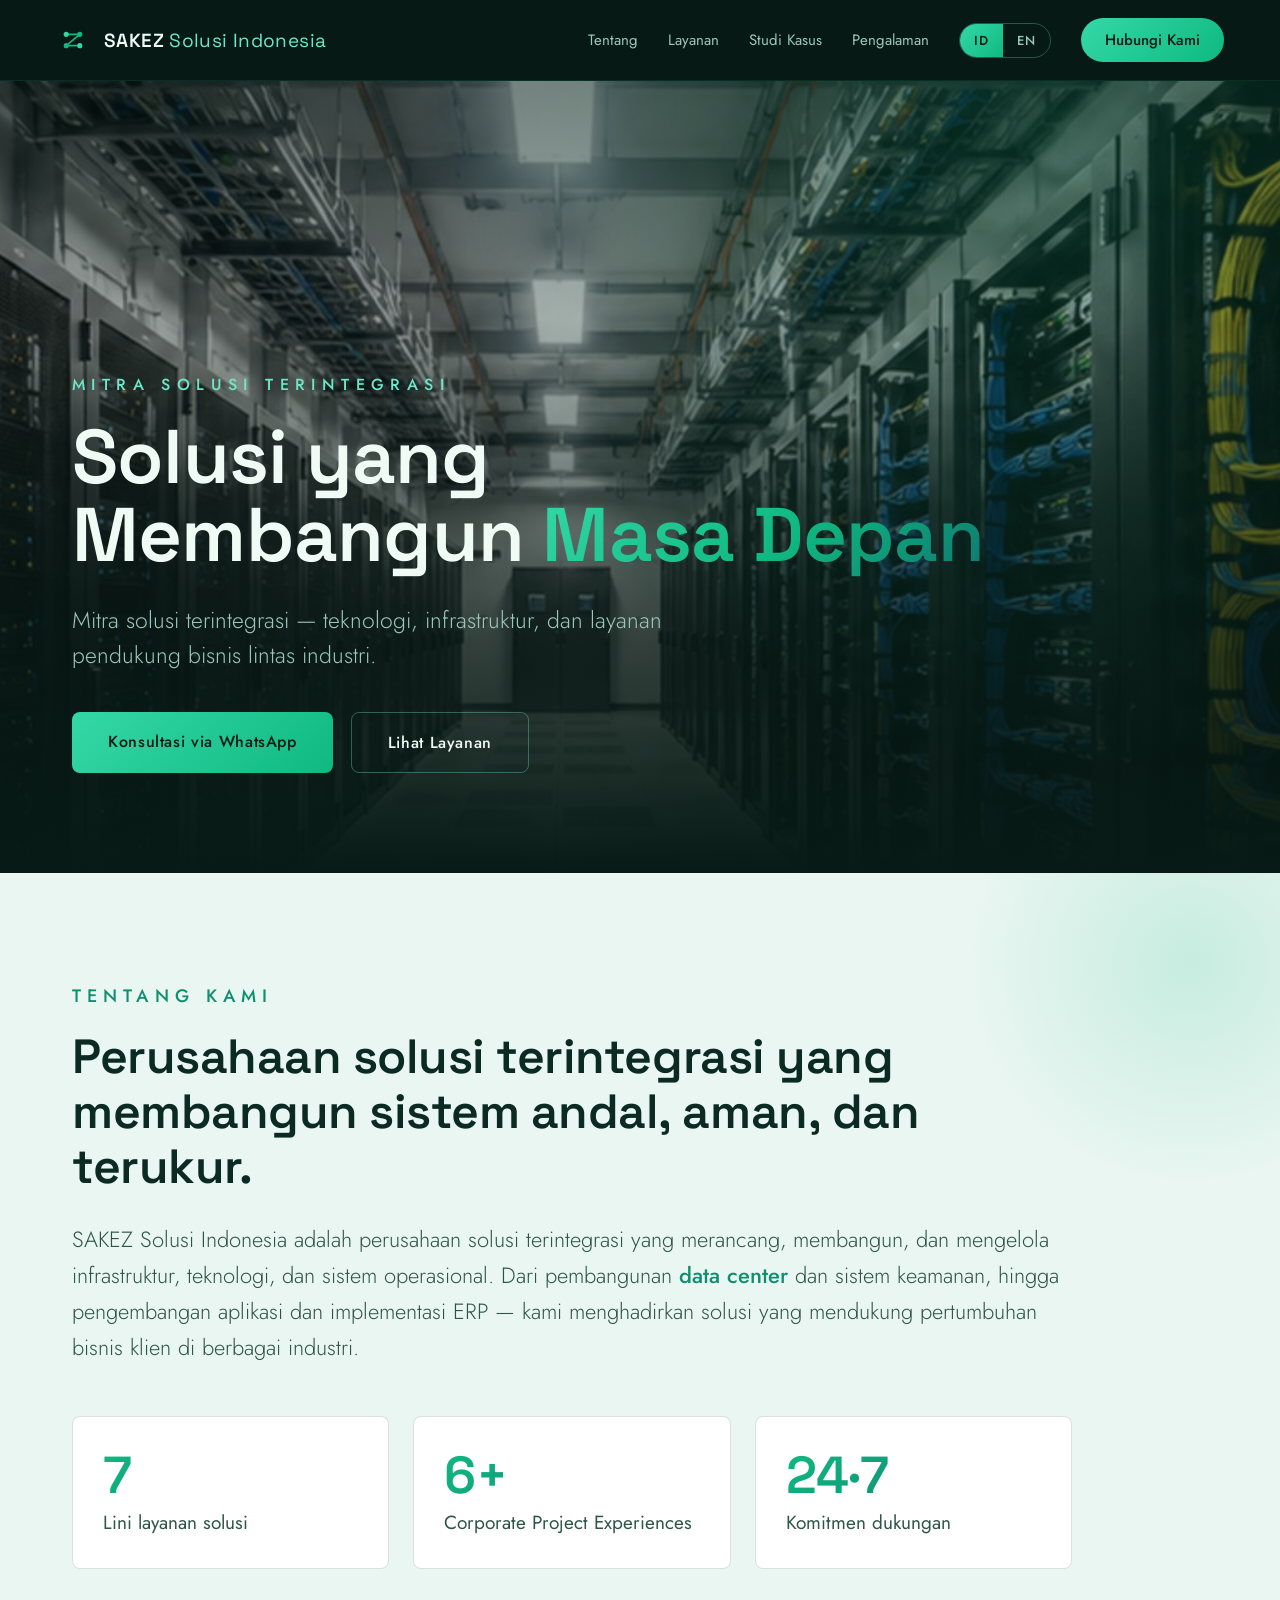
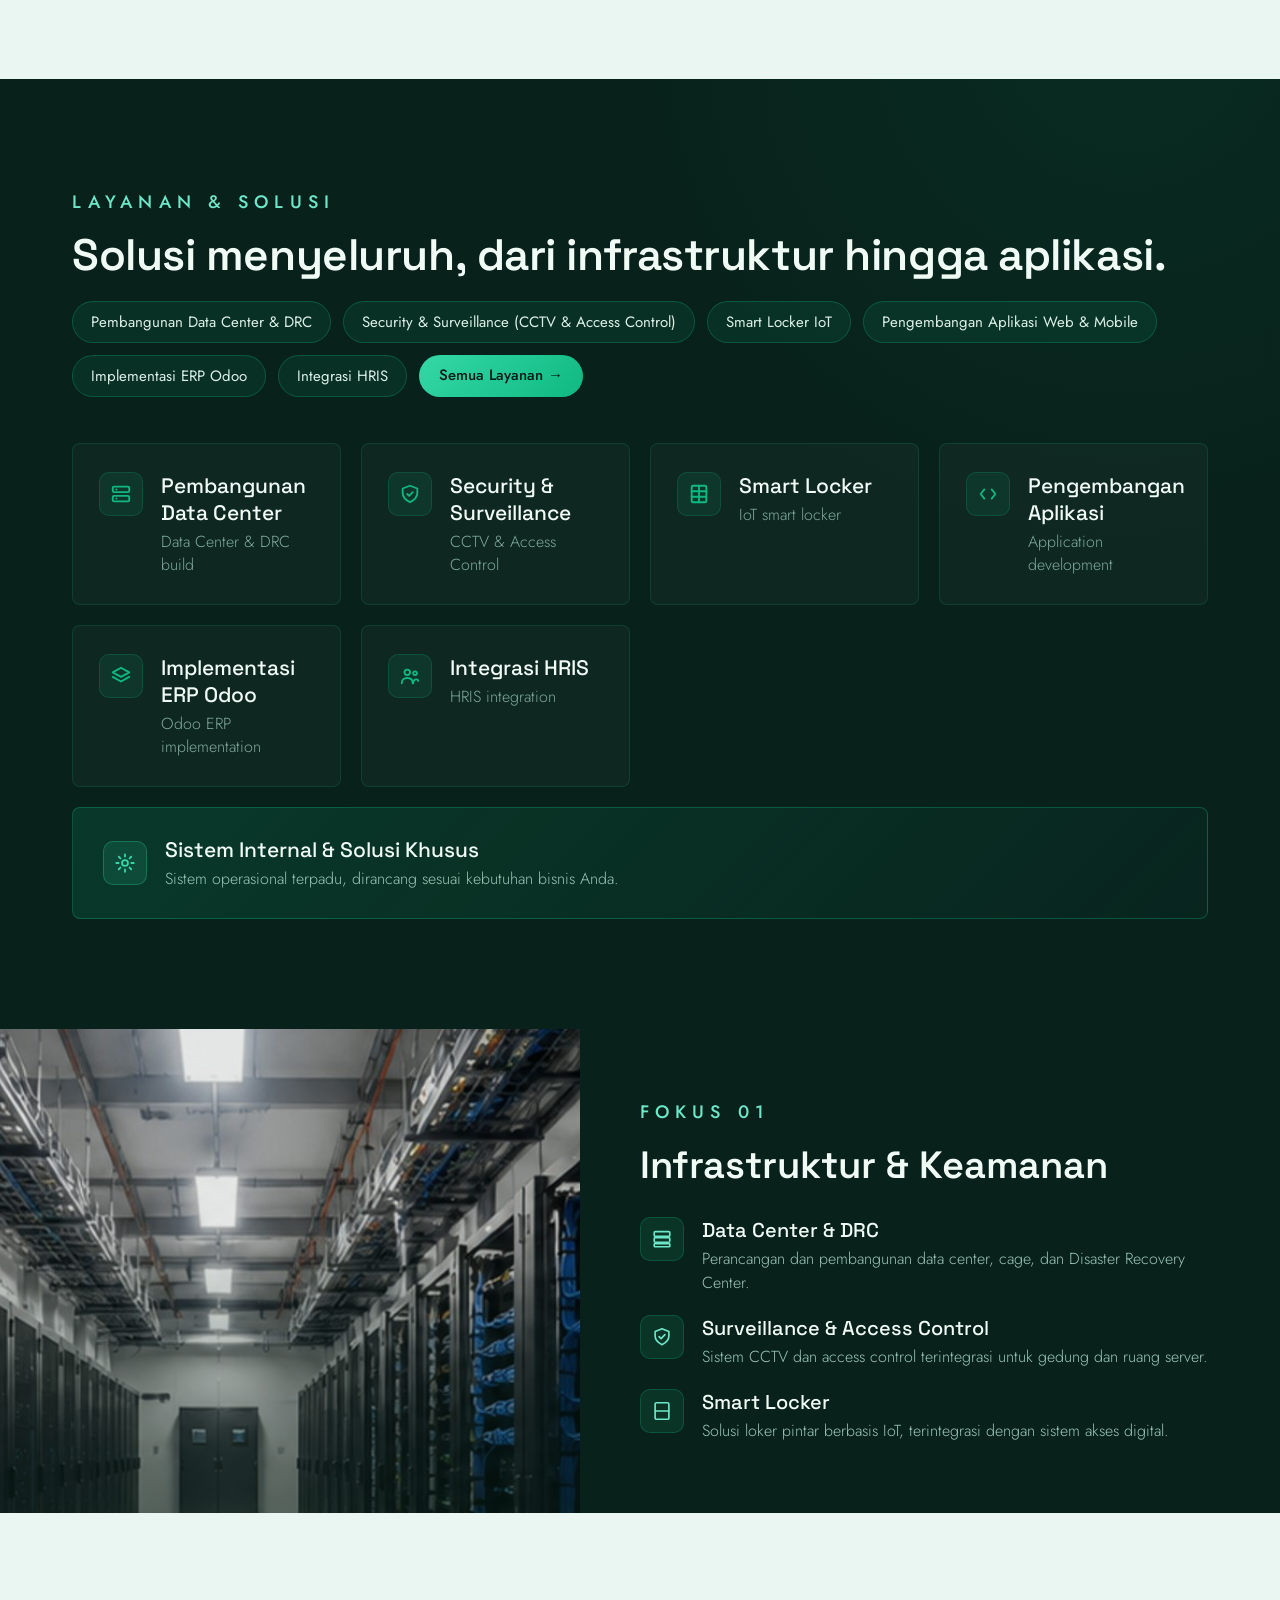
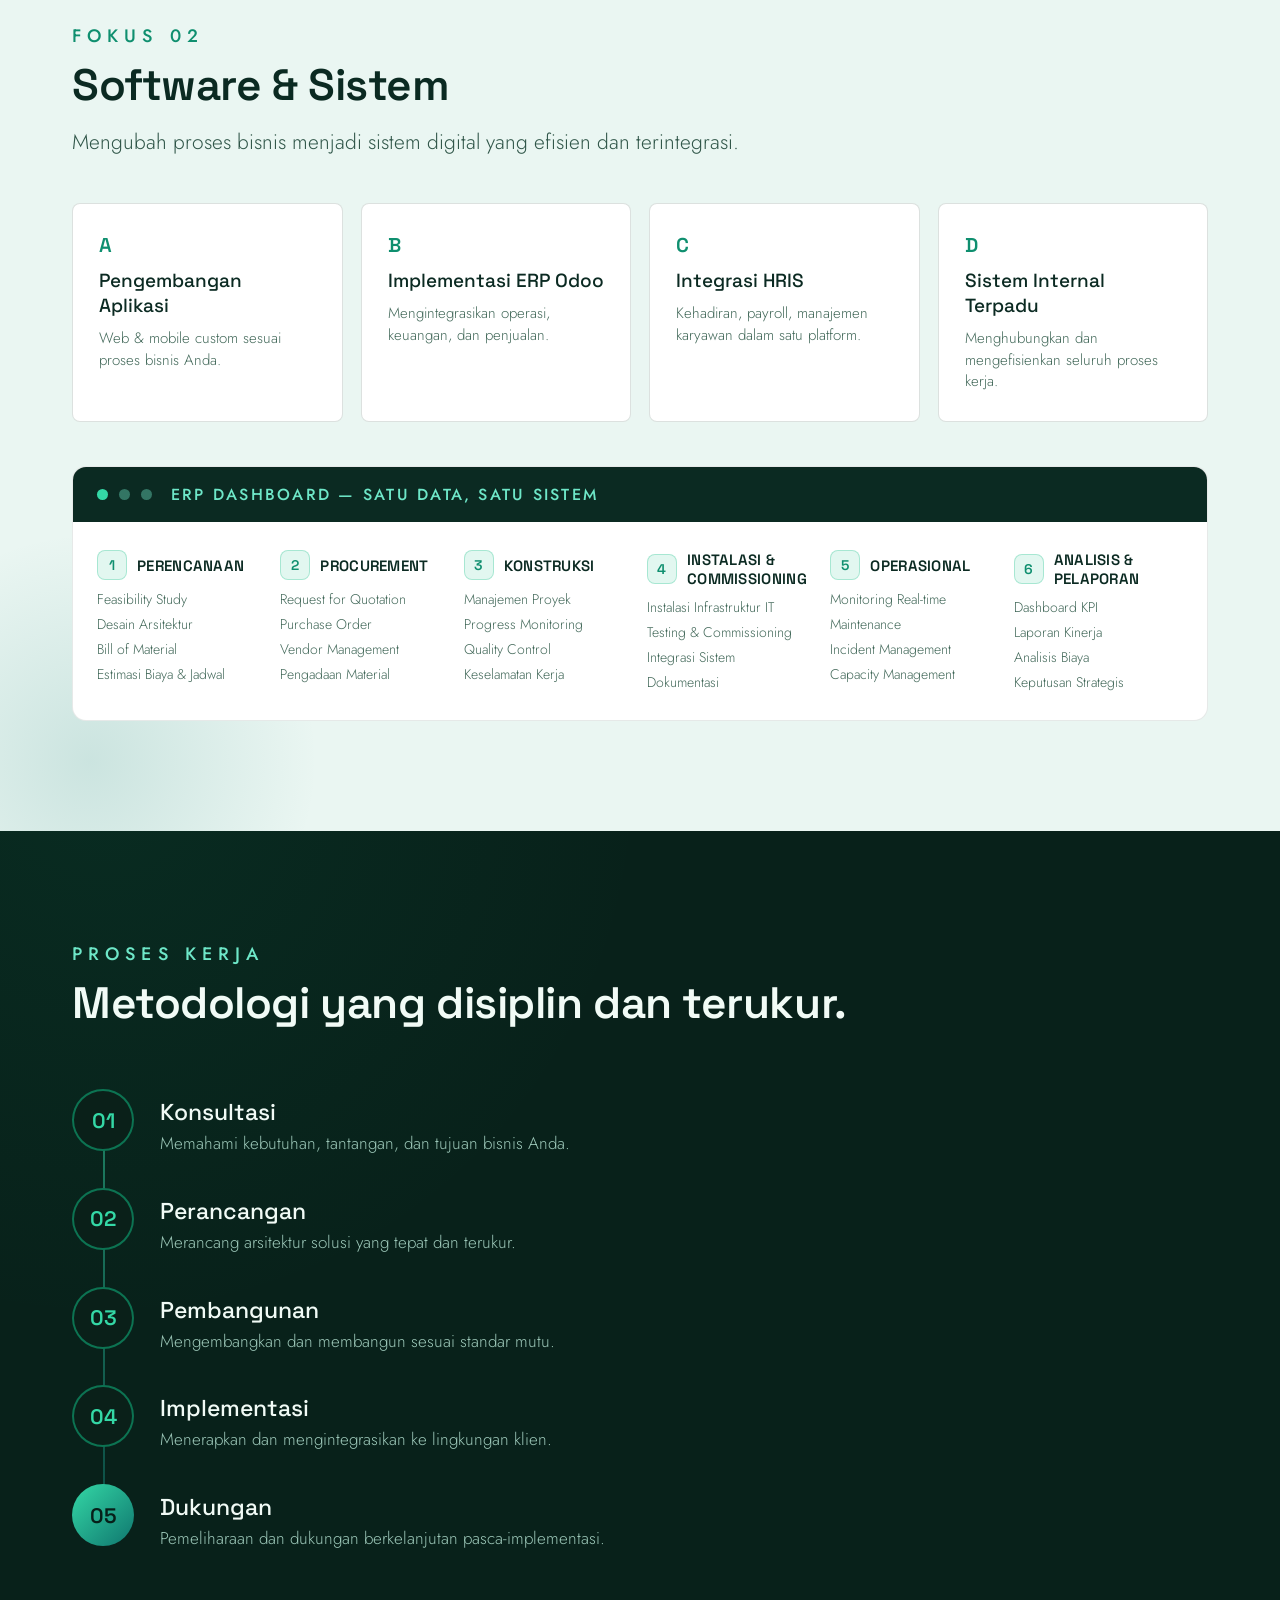
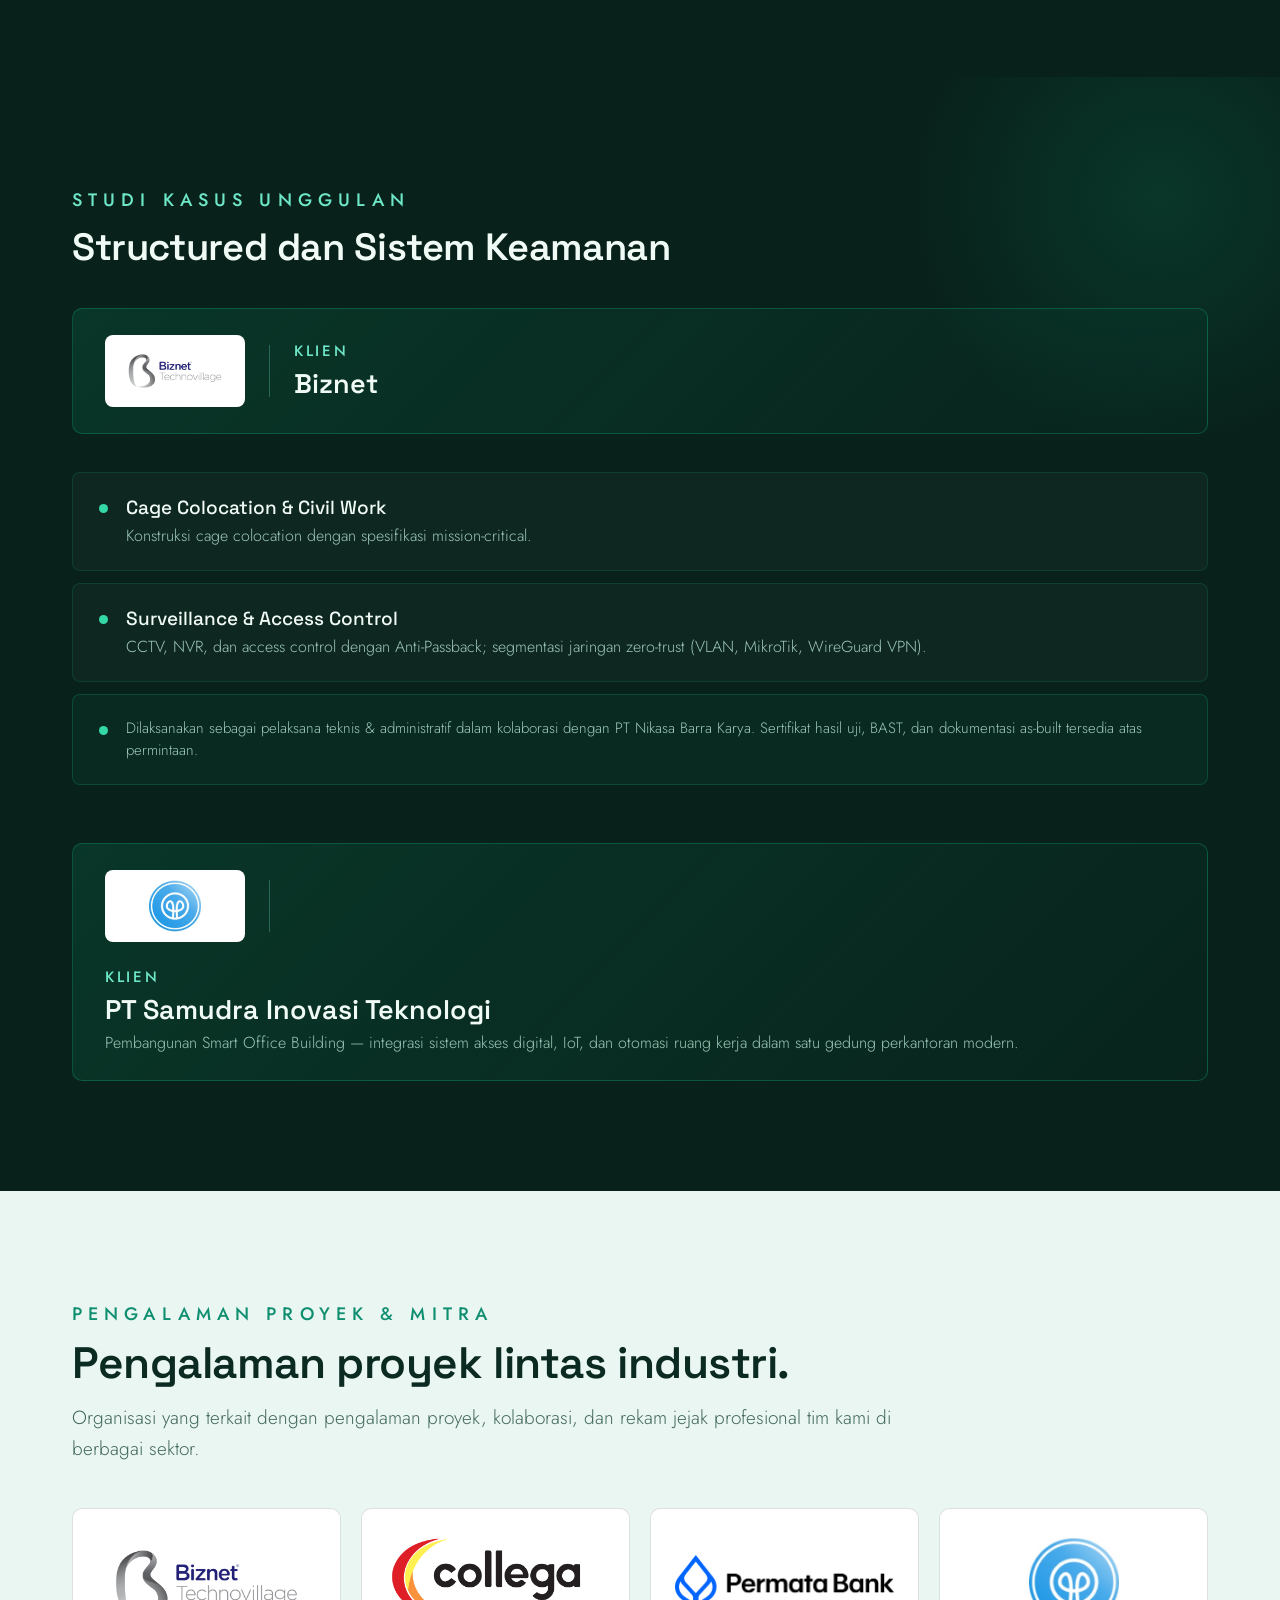
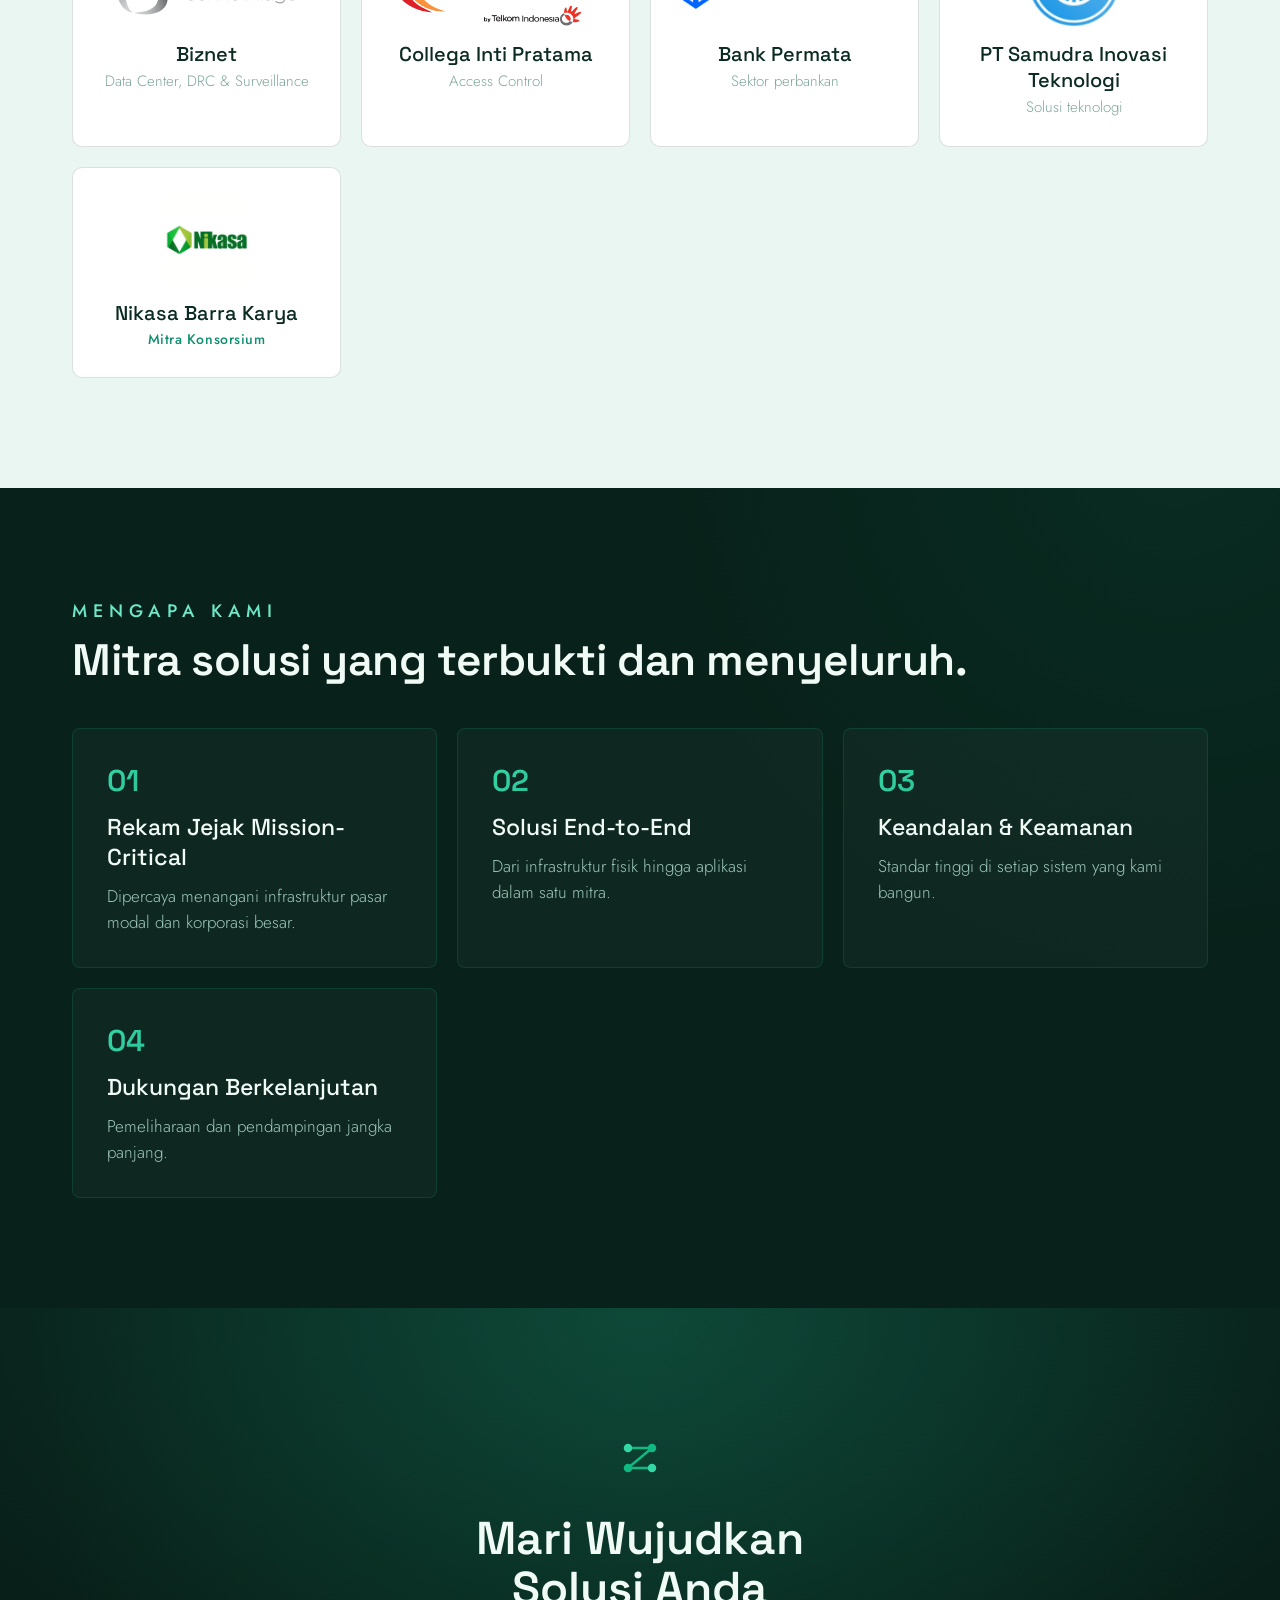
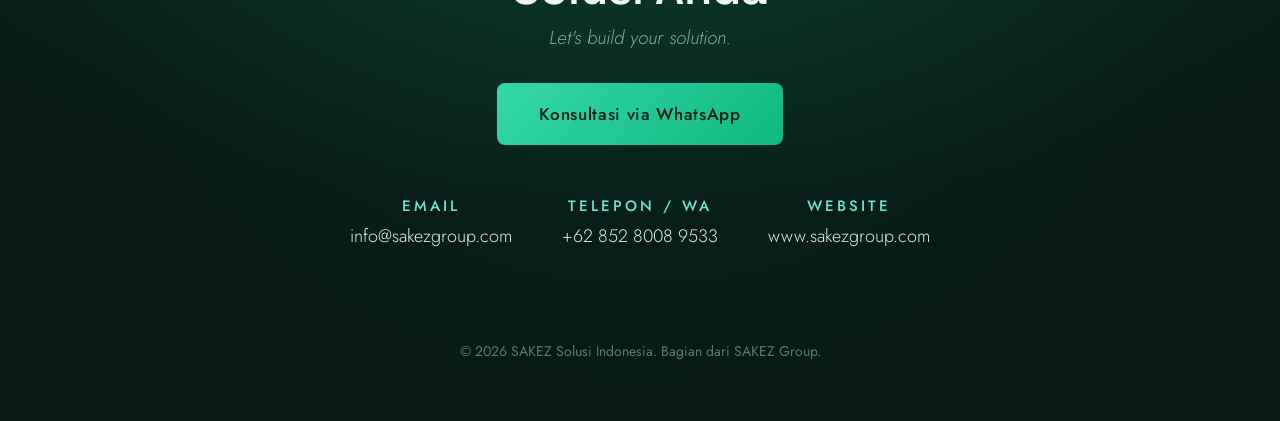
==== index.html @ d8ab55d8 "Add files via upload" ====
<!DOCTYPE html>

<html lang="id">
<head>
<meta charset="utf-8"/>
<meta content="width=device-width, initial-scale=1" name="viewport"/>
<title>SAKEZ Solusi Indonesia — Mitra Solusi Terintegrasi</title>
<meta content="SAKEZ Solusi Indonesia — perusahaan solusi terintegrasi: data center, keamanan, aplikasi, ERP Odoo, dan sistem operasional." name="description"/>
<link href="https://fonts.googleapis.com" rel="preconnect"/>
<link crossorigin="" href="https://fonts.gstatic.com" rel="preconnect"/>
<link href="https://fonts.googleapis.com/css2?family=Space+Grotesk:wght@400;500;600;700&amp;family=Jost:wght@300;400;500;600&amp;display=swap" rel="stylesheet"/>
<style>
  html,body{margin:0;padding:0;background:#071A15;-webkit-font-smoothing:antialiased;text-rendering:optimizeLegibility;}
  *{box-sizing:border-box;}
  a{color:#34D8A6; text-decoration:none;}
  a:hover{color:#6EE7C8;}
  html{scroll-behavior:smooth;}
  .lang-switch{display:inline-flex; align-items:center; flex:none; border:1px solid rgba(110,231,200,0.3); border-radius:999px; overflow:hidden;}
  .lang-switch button{font-family:'Jost',sans-serif; font-weight:500; font-size:13px; letter-spacing:0.08em; padding:7px 14px; background:transparent; color:#9CC7B8; border:0; cursor:pointer; transition:background .18s,color .18s;}
  .lang-switch button.is-active{background:linear-gradient(135deg,#34D8A6,#10B981); color:#071A15;}
</style>
<link href="https://solusi.sakezgroup.com/" rel="canonical"/><meta content="website" property="og:type"/><meta content="id_ID" property="og:locale"/><meta content="SAKEZ Solusi Indonesia | Mitra Solusi Terintegrasi" property="og:title"/><meta content="Solusi terintegrasi untuk data center, security system, infrastruktur IT, software, ERP, dan sistem operasional bisnis." property="og:description"/><meta content="https://solusi.sakezgroup.com/" property="og:url"/><meta content="https://solusi.sakezgroup.com/assets/web-hero-datacenter.jpeg" property="og:image"/><meta content="summary_large_image" name="twitter:card"/><meta content="#071A15" name="theme-color"/><link href="site.webmanifest" rel="manifest"/><link href="assets/css/main.css" rel="stylesheet"/><script type="application/ld+json">{"@context":"https://schema.org","@type":"Organization","name":"SAKEZ Solusi Indonesia","url":"https://solusi.sakezgroup.com/","email":"info@sakezgroup.com","description":"Perusahaan solusi terintegrasi untuk teknologi, infrastruktur IT, data center, security system, software dan ERP."}</script><script type="application/ld+json">{"@context":"https://schema.org","@type":"ProfessionalService","name":"SAKEZ Solusi Indonesia","url":"https://solusi.sakezgroup.com/","image":"https://solusi.sakezgroup.com/assets/web-hero-datacenter.jpeg","telephone":"+62 852 8008 9533","email":"info@sakezgroup.com","priceRange":"$$","areaServed":{"@type":"Country","name":"Indonesia"},"address":{"@type":"PostalAddress","addressCountry":"ID"},"parentOrganization":{"@type":"Organization","name":"SAKEZ Group","url":"https://sakezgroup.com/"},"description":"Perusahaan solusi terintegrasi: pembangunan data center & DRC, security & surveillance, smart locker IoT, pengembangan aplikasi, implementasi ERP Odoo, dan integrasi HRIS untuk klien di seluruh Indonesia.","hasOfferCatalog":{"@type":"OfferCatalog","name":"Layanan SAKEZ Solusi Indonesia","itemListElement":[{"@type":"Offer","itemOffered":{"@type":"Service","name":"Pembangunan Data Center & DRC","url":"https://solusi.sakezgroup.com/layanan/pembangunan-data-center/"}},{"@type":"Offer","itemOffered":{"@type":"Service","name":"Security & Surveillance (CCTV & Access Control)","url":"https://solusi.sakezgroup.com/layanan/security-surveillance/"}},{"@type":"Offer","itemOffered":{"@type":"Service","name":"Smart Locker IoT","url":"https://solusi.sakezgroup.com/layanan/smart-locker/"}},{"@type":"Offer","itemOffered":{"@type":"Service","name":"Pengembangan Aplikasi Web & Mobile","url":"https://solusi.sakezgroup.com/layanan/pengembangan-aplikasi/"}},{"@type":"Offer","itemOffered":{"@type":"Service","name":"Implementasi ERP Odoo","url":"https://solusi.sakezgroup.com/layanan/implementasi-erp-odoo/"}},{"@type":"Offer","itemOffered":{"@type":"Service","name":"Integrasi HRIS","url":"https://solusi.sakezgroup.com/layanan/integrasi-hris/"}}]}}</script><script type="application/ld+json">{"@context":"https://schema.org","@type":"WebSite","name":"SAKEZ Solusi Indonesia","url":"https://solusi.sakezgroup.com/","inLanguage":"id-ID"}</script></head>
<body><a class="skip-link" href="#main-content" data-i18n="skip">Lewati ke konten utama</a><nav class="site-nav" style="position:sticky; top:0; z-index:50; display:flex; align-items:center; justify-content:space-between; padding:18px 56px; background:rgba(7,26,21,0.92); backdrop-filter:blur(8px); border-bottom:1px solid rgba(16,185,129,0.14);">
<div class="nav-brand" style="display:flex; align-items:center; gap:14px;">
<svg aria-label="SAKEZ Solusi Indonesia mark" fill="none" height="34" viewbox="0 0 120 120" width="34">
<line stroke="#10B981" stroke-linecap="round" stroke-width="6" x1="36" x2="84" y1="40" y2="40"></line>
<line stroke="#10B981" stroke-linecap="round" stroke-width="6" x1="84" x2="36" y1="40" y2="80"></line>
<line stroke="#10B981" stroke-linecap="round" stroke-width="6" x1="36" x2="84" y1="80" y2="80"></line>
<circle cx="36" cy="40" fill="#34D8A6" r="9"></circle><circle cx="84" cy="40" fill="#10B981" r="9"></circle>
<circle cx="36" cy="80" fill="#10B981" r="9"></circle><circle cx="84" cy="80" fill="#34D8A6" r="9"></circle>
</svg>
<span style="font-family:'Space Grotesk',sans-serif; font-weight:600; font-size:19px; color:#F1FBF6; letter-spacing:0.02em;">SAKEZ <span style="color:#6EE7C8; font-weight:400;">Solusi Indonesia</span></span>
</div><button aria-controls="primary-navigation" aria-expanded="false" aria-label="Buka menu navigasi" class="nav-toggle" type="button">&#9776;</button>
<div class="nav-menu" id="primary-navigation" style="display:flex; align-items:center; gap:30px;">
<a href="#tentang" style="font-family:'Jost',sans-serif; font-weight:400; font-size:15px; color:#9CC7B8;" data-i18n="navTentang">Tentang</a>
<a href="#layanan" style="font-family:'Jost',sans-serif; font-weight:400; font-size:15px; color:#9CC7B8;" data-i18n="navLayanan">Layanan</a>
<a href="#studi-kasus" style="font-family:'Jost',sans-serif; font-weight:400; font-size:15px; color:#9CC7B8;" data-i18n="navStudi">Studi Kasus</a>
<a href="#klien" style="font-family:'Jost',sans-serif; font-weight:400; font-size:15px; color:#9CC7B8;" data-i18n="navKlien">Pengalaman</a>
<div class="lang-switch" role="group" aria-label="Pilihan bahasa"><button type="button" data-lang="id">ID</button><button type="button" data-lang="en">EN</button></div>
<a href="#kontak" style="font-family:'Jost',sans-serif; font-weight:500; font-size:15px; color:#071A15; background:linear-gradient(135deg,#34D8A6,#10B981); padding:11px 24px; border-radius:999px;" data-i18n="navHubungi">Hubungi Kami</a>
</div>
</nav><main id="main-content">
<!-- NAV -->

<!-- HERO -->
<section style="position:relative; min-height:88vh; display:flex; flex-direction:column; overflow:hidden;">
<div style="position:absolute; inset:0;"><img alt="Data center" src="assets/web-hero-datacenter.jpeg" style="width:100%; height:100%; object-fit:cover;"/></div>
<div style="position:absolute; inset:0; background:linear-gradient(180deg, rgba(7,26,21,0.55) 0%, rgba(7,26,21,0.35) 30%, rgba(7,26,21,0.92) 90%, #071A15 100%);"></div>
<div style="position:absolute; inset:0; background:radial-gradient(900px circle at 82% 8%, rgba(16,185,129,0.18) 0%, transparent 70%);"></div>
<div style="position:relative; flex:1; display:flex; flex-direction:column; justify-content:flex-end; padding:0 clamp(20px,6vw,72px) clamp(56px,10vw,100px); max-width:1100px;">
<p style="font-family:'Jost',sans-serif; font-weight:500; font-size:16px; letter-spacing:0.4em; text-transform:uppercase; color:#6EE7C8; margin:0 0 22px;" data-i18n="heroEyebrow">Mitra Solusi Terintegrasi</p>
<h1 style="font-family:'Space Grotesk',sans-serif; font-weight:600; font-size:clamp(40px,8.5vw,76px); line-height:1.03; letter-spacing:-0.01em; margin:0; color:#F1FBF6;" data-i18n="heroTitle">Solusi yang<br/>Membangun <span style="background:linear-gradient(135deg,#34D8A6,#10B981 55%,#0F766E); -webkit-background-clip:text; background-clip:text; color:transparent;">Masa Depan</span></h1>
<p style="font-family:'Jost',sans-serif; font-weight:300; font-size:23px; line-height:1.55; color:#9CC7B8; margin:28px 0 0; max-width:680px;" data-i18n="heroSub">Mitra solusi terintegrasi — teknologi, infrastruktur, dan layanan pendukung bisnis lintas industri.</p>
<div style="display:flex; gap:18px; margin-top:38px;">
<a href="https://wa.me/6285280089533" style="font-family:'Jost',sans-serif; font-weight:500; font-size:16px; letter-spacing:0.04em; color:#071A15; background:linear-gradient(135deg,#34D8A6,#10B981); padding:18px 36px; border-radius:8px;" data-i18n="heroCta1">Konsultasi via WhatsApp</a>
<a href="#layanan" style="font-family:'Jost',sans-serif; font-weight:500; font-size:16px; letter-spacing:0.04em; color:#F1FBF6; border:1px solid rgba(110,231,200,0.35); padding:18px 36px; border-radius:8px;" data-i18n="heroCta2">Lihat Layanan</a>
</div>
</div>
</section>
<!-- ABOUT -->
<section id="tentang" style="background:#EAF6F2; display:flex; flex-direction:column; padding:clamp(60px,10vw,110px) clamp(20px,6vw,72px); gap:50px; position:relative; overflow:hidden;">
<div style="position:absolute; top:-140px; right:-140px; width:460px; height:460px; border-radius:999px; background:radial-gradient(circle, rgba(16,185,129,0.16), transparent 70%);"></div>
<div style="display:flex; flex-direction:column; gap:20px; position:relative; max-width:1000px;">
<p style="font-family:'Jost',sans-serif; font-weight:500; font-size:18px; letter-spacing:0.34em; text-transform:uppercase; color:#0F8F6F; margin:0;" data-i18n="aboutEyebrow">Tentang Kami</p>
<h2 style="font-family:'Space Grotesk',sans-serif; font-weight:600; font-size:48px; line-height:1.15; letter-spacing:-0.01em; color:#0B2A22; margin:0;" data-i18n="aboutTitle">Perusahaan solusi terintegrasi yang membangun sistem andal, aman, dan terukur.</h2>
<p style="font-family:'Jost',sans-serif; font-weight:300; font-size:22px; line-height:1.65; color:#2F5548; margin:6px 0 0;" data-i18n="aboutBody">SAKEZ Solusi Indonesia adalah perusahaan solusi terintegrasi yang merancang, membangun, dan mengelola infrastruktur, teknologi, dan sistem operasional. Dari pembangunan <em style="color:#0F8F6F; font-style:normal; font-weight:500;">data center</em> dan sistem keamanan, hingga pengembangan aplikasi dan implementasi ERP — kami menghadirkan solusi yang mendukung pertumbuhan bisnis klien di berbagai industri.</p>
</div>
<div style="display:grid; grid-template-columns:repeat(auto-fit,minmax(240px,1fr)); gap:24px; position:relative; max-width:1000px;">
<div style="display:flex; flex-direction:column; gap:8px; padding:32px 30px; background:#fff; border:1px solid rgba(11,42,34,0.14); border-radius:8px;"><span style="font-family:'Space Grotesk',sans-serif; font-weight:600; font-size:52px; line-height:1; background:linear-gradient(135deg,#10B981,#0F766E); -webkit-background-clip:text; background-clip:text; color:transparent;">7</span><span style="font-family:'Jost',sans-serif; font-weight:400; font-size:19px; color:#2F5548;" data-i18n="stat1">Lini layanan solusi</span></div>
<div style="display:flex; flex-direction:column; gap:8px; padding:32px 30px; background:#fff; border:1px solid rgba(11,42,34,0.14); border-radius:8px;"><span style="font-family:'Space Grotesk',sans-serif; font-weight:600; font-size:52px; line-height:1; background:linear-gradient(135deg,#10B981,#0F766E); -webkit-background-clip:text; background-clip:text; color:transparent;">6+</span><span style="font-family:'Jost',sans-serif; font-weight:400; font-size:19px; color:#2F5548;" data-i18n="stat2">Corporate Project Experiences</span></div>
<div style="display:flex; flex-direction:column; gap:8px; padding:32px 30px; background:#fff; border:1px solid rgba(11,42,34,0.14); border-radius:8px;"><span style="font-family:'Space Grotesk',sans-serif; font-weight:600; font-size:52px; line-height:1; background:linear-gradient(135deg,#10B981,#0F766E); -webkit-background-clip:text; background-clip:text; color:transparent;">24·7</span><span style="font-family:'Jost',sans-serif; font-weight:400; font-size:19px; color:#2F5548;" data-i18n="stat3">Komitmen dukungan</span></div>
</div>
</section>
<!-- SERVICES -->
<section id="layanan" style="background:#08211A; display:flex; flex-direction:column; padding:clamp(60px,10vw,110px) clamp(20px,6vw,72px); gap:46px; position:relative; overflow:hidden;">
<div style="position:absolute; inset:0; background:radial-gradient(780px circle at 88% -6%, rgba(16,185,129,0.07) 0%, transparent 70%); pointer-events:none;"></div>
<div style="display:flex; flex-direction:column; gap:16px; position:relative;">
<p style="font-family:'Jost',sans-serif; font-weight:500; font-size:18px; letter-spacing:0.34em; text-transform:uppercase; color:#6EE7C8; margin:0;" data-i18n="servEyebrow">Layanan &amp; Solusi</p>
<h2 style="font-family:'Space Grotesk',sans-serif; font-weight:600; font-size:44px; line-height:1.1; letter-spacing:-0.01em; color:#F1FBF6; margin:0;" data-i18n="servTitle">Solusi menyeluruh, dari infrastruktur hingga aplikasi.</h2>
<div style="display:flex; flex-wrap:wrap; gap:12px; margin-top:6px;"><a href="/layanan/pembangunan-data-center/" style="font-family:'Jost',sans-serif; font-weight:400; font-size:15px; color:#DCEFE7; background:rgba(16,185,129,0.10); border:1px solid rgba(16,185,129,0.28); padding:9px 18px; border-radius:999px;">Pembangunan Data Center & DRC</a><a href="/layanan/security-surveillance/" style="font-family:'Jost',sans-serif; font-weight:400; font-size:15px; color:#DCEFE7; background:rgba(16,185,129,0.10); border:1px solid rgba(16,185,129,0.28); padding:9px 18px; border-radius:999px;">Security & Surveillance (CCTV & Access Control)</a><a href="/layanan/smart-locker/" style="font-family:'Jost',sans-serif; font-weight:400; font-size:15px; color:#DCEFE7; background:rgba(16,185,129,0.10); border:1px solid rgba(16,185,129,0.28); padding:9px 18px; border-radius:999px;">Smart Locker IoT</a><a href="/layanan/pengembangan-aplikasi/" style="font-family:'Jost',sans-serif; font-weight:400; font-size:15px; color:#DCEFE7; background:rgba(16,185,129,0.10); border:1px solid rgba(16,185,129,0.28); padding:9px 18px; border-radius:999px;">Pengembangan Aplikasi Web & Mobile</a><a href="/layanan/implementasi-erp-odoo/" style="font-family:'Jost',sans-serif; font-weight:400; font-size:15px; color:#DCEFE7; background:rgba(16,185,129,0.10); border:1px solid rgba(16,185,129,0.28); padding:9px 18px; border-radius:999px;">Implementasi ERP Odoo</a><a href="/layanan/integrasi-hris/" style="font-family:'Jost',sans-serif; font-weight:400; font-size:15px; color:#DCEFE7; background:rgba(16,185,129,0.10); border:1px solid rgba(16,185,129,0.28); padding:9px 18px; border-radius:999px;">Integrasi HRIS</a><a href="/layanan/" style="font-family:'Jost',sans-serif; font-weight:500; font-size:15px; color:#071A15; background:linear-gradient(135deg,#34D8A6,#10B981); padding:9px 20px; border-radius:999px;">Semua Layanan &rarr;</a></div>
</div>
<div style="display:grid; grid-template-columns:repeat(auto-fit,minmax(240px,1fr)); gap:20px; position:relative;">
<div style="display:flex; gap:18px; align-items:flex-start; padding:28px 26px; background:rgba(255,255,255,0.03); border:1px solid rgba(16,185,129,0.16); border-radius:8px;"><div style="width:44px; height:44px; border-radius:10px; background:rgba(16,185,129,0.1); border:1px solid rgba(16,185,129,0.2); display:flex; align-items:center; justify-content:center; flex:none;"><svg fill="none" height="22" stroke="#10B981" stroke-linecap="round" stroke-linejoin="round" stroke-width="2" viewbox="0 0 24 24" width="22"><rect height="6" rx="1.5" width="18" x="3" y="4"></rect><rect height="6" rx="1.5" width="18" x="3" y="14"></rect><circle cx="7" cy="7" fill="#10B981" r="1.1" stroke="none"></circle><circle cx="7" cy="17" fill="#10B981" r="1.1" stroke="none"></circle></svg></div><div><p style="font-family:'Space Grotesk',sans-serif; font-weight:500; font-size:21px; color:#F1FBF6; margin:0 0 4px;" data-i18n="svc1t">Pembangunan Data Center</p><p style="font-family:'Jost',sans-serif; font-weight:300; font-size:16px; color:#7FAA9B; margin:0;" data-i18n="svc1d">Data Center &amp; DRC build</p></div></div>
<div style="display:flex; gap:18px; align-items:flex-start; padding:28px 26px; background:rgba(255,255,255,0.03); border:1px solid rgba(16,185,129,0.16); border-radius:8px;"><div style="width:44px; height:44px; border-radius:10px; background:rgba(16,185,129,0.1); border:1px solid rgba(16,185,129,0.2); display:flex; align-items:center; justify-content:center; flex:none;"><svg fill="none" height="22" stroke="#10B981" stroke-linecap="round" stroke-linejoin="round" stroke-width="2" viewbox="0 0 24 24" width="22"><path d="M12 3 L20 6 V11 C20 16 16 19 12 21 C8 19 4 16 4 11 V6 Z"></path><path d="M9 12 l2 2 l4 -4"></path></svg></div><div><p style="font-family:'Space Grotesk',sans-serif; font-weight:500; font-size:21px; color:#F1FBF6; margin:0 0 4px;" data-i18n="svc2t">Security &amp; Surveillance</p><p style="font-family:'Jost',sans-serif; font-weight:300; font-size:16px; color:#7FAA9B; margin:0;" data-i18n="svc2d">CCTV &amp; Access Control</p></div></div>
<div style="display:flex; gap:18px; align-items:flex-start; padding:28px 26px; background:rgba(255,255,255,0.03); border:1px solid rgba(16,185,129,0.16); border-radius:8px;"><div style="width:44px; height:44px; border-radius:10px; background:rgba(16,185,129,0.1); border:1px solid rgba(16,185,129,0.2); display:flex; align-items:center; justify-content:center; flex:none;"><svg fill="none" height="22" stroke="#10B981" stroke-linecap="round" stroke-linejoin="round" stroke-width="2" viewbox="0 0 24 24" width="22"><rect height="18" rx="1.5" width="16" x="4" y="3"></rect><line x1="4" x2="20" y1="9" y2="9"></line><line x1="4" x2="20" y1="15" y2="15"></line><line x1="12" x2="12" y1="3" y2="21"></line></svg></div><div><p style="font-family:'Space Grotesk',sans-serif; font-weight:500; font-size:21px; color:#F1FBF6; margin:0 0 4px;" data-i18n="svc3t">Smart Locker</p><p style="font-family:'Jost',sans-serif; font-weight:300; font-size:16px; color:#7FAA9B; margin:0;" data-i18n="svc3d">IoT smart locker</p></div></div>
<div style="display:flex; gap:18px; align-items:flex-start; padding:28px 26px; background:rgba(255,255,255,0.03); border:1px solid rgba(16,185,129,0.16); border-radius:8px;"><div style="width:44px; height:44px; border-radius:10px; background:rgba(16,185,129,0.1); border:1px solid rgba(16,185,129,0.2); display:flex; align-items:center; justify-content:center; flex:none;"><svg fill="none" height="22" stroke="#10B981" stroke-linecap="round" stroke-linejoin="round" stroke-width="2" viewbox="0 0 24 24" width="22"><polyline points="8 7 4 12 8 17"></polyline><polyline points="16 7 20 12 16 17"></polyline></svg></div><div><p style="font-family:'Space Grotesk',sans-serif; font-weight:500; font-size:21px; color:#F1FBF6; margin:0 0 4px;" data-i18n="svc4t">Pengembangan Aplikasi</p><p style="font-family:'Jost',sans-serif; font-weight:300; font-size:16px; color:#7FAA9B; margin:0;" data-i18n="svc4d">Application development</p></div></div>
<div style="display:flex; gap:18px; align-items:flex-start; padding:28px 26px; background:rgba(255,255,255,0.03); border:1px solid rgba(16,185,129,0.16); border-radius:8px;"><div style="width:44px; height:44px; border-radius:10px; background:rgba(16,185,129,0.1); border:1px solid rgba(16,185,129,0.2); display:flex; align-items:center; justify-content:center; flex:none;"><svg fill="none" height="22" stroke="#10B981" stroke-linecap="round" stroke-linejoin="round" stroke-width="2" viewbox="0 0 24 24" width="22"><polygon points="12 3 21 8 12 13 3 8"></polygon><polyline points="3 13 12 18 21 13"></polyline></svg></div><div><p style="font-family:'Space Grotesk',sans-serif; font-weight:500; font-size:21px; color:#F1FBF6; margin:0 0 4px;" data-i18n="svc5t">Implementasi ERP Odoo</p><p style="font-family:'Jost',sans-serif; font-weight:300; font-size:16px; color:#7FAA9B; margin:0;" data-i18n="svc5d">Odoo ERP implementation</p></div></div>
<div style="display:flex; gap:18px; align-items:flex-start; padding:28px 26px; background:rgba(255,255,255,0.03); border:1px solid rgba(16,185,129,0.16); border-radius:8px;"><div style="width:44px; height:44px; border-radius:10px; background:rgba(16,185,129,0.1); border:1px solid rgba(16,185,129,0.2); display:flex; align-items:center; justify-content:center; flex:none;"><svg fill="none" height="22" stroke="#10B981" stroke-linecap="round" stroke-linejoin="round" stroke-width="2" viewbox="0 0 24 24" width="22"><circle cx="9" cy="8" r="3"></circle><path d="M3 20 C3 16 5 14.2 9 14.2 C13 14.2 15 16 15 20"></path><circle cx="17.5" cy="9" r="2"></circle><path d="M15.5 20 C15.5 16.8 16.5 15.6 19 15.6 C20.6 15.6 21 16.6 21 17.4"></path></svg></div><div><p style="font-family:'Space Grotesk',sans-serif; font-weight:500; font-size:21px; color:#F1FBF6; margin:0 0 4px;" data-i18n="svc6t">Integrasi HRIS</p><p style="font-family:'Jost',sans-serif; font-weight:300; font-size:16px; color:#7FAA9B; margin:0;" data-i18n="svc6d">HRIS integration</p></div></div>
<div style="grid-column:1 / -1; display:flex; gap:18px; align-items:center; padding:28px 30px; background:linear-gradient(135deg, rgba(16,185,129,0.16), rgba(15,118,110,0.05)); border:1px solid rgba(16,185,129,0.32); border-radius:8px;"><div style="width:44px; height:44px; border-radius:10px; background:rgba(52,216,166,0.12); border:1px solid rgba(52,216,166,0.28); display:flex; align-items:center; justify-content:center; flex:none;"><svg fill="none" height="22" stroke="#34D8A6" stroke-linecap="round" stroke-linejoin="round" stroke-width="2" viewbox="0 0 24 24" width="22"><circle cx="12" cy="12" r="3.2"></circle><path d="M12 2.5 V5 M12 19 V21.5 M2.5 12 H5 M19 12 H21.5 M5.2 5.2 L7 7 M17 17 L18.8 18.8 M18.8 5.2 L17 7 M7 17 L5.2 18.8"></path></svg></div><div><p style="font-family:'Space Grotesk',sans-serif; font-weight:500; font-size:21px; color:#F1FBF6; margin:0 0 4px;" data-i18n="svc7t">Sistem Internal &amp; Solusi Khusus</p><p style="font-family:'Jost',sans-serif; font-weight:300; font-size:16px; color:#9CC7B8; margin:0;" data-i18n="svc7d">Sistem operasional terpadu, dirancang sesuai kebutuhan bisnis Anda.</p></div></div>
</div>
</section>
<!-- INFRA & SECURITY -->
<section style="background:#08211A; display:flex; flex-direction:column; lg:flex-direction:row; position:relative; overflow:hidden;">
<div style="display:flex; flex-wrap:wrap;">
<div style="flex:1; min-width:min(100%,300px); position:relative; min-height:460px;"><img alt="Infrastruktur server" decoding="async" loading="lazy" src="assets/web-infra-photo.jpeg" style="width:100%; height:100%; object-fit:cover; position:absolute; inset:0;"/><div style="position:absolute; inset:0; background:linear-gradient(0deg, rgba(8,33,26,0.55) 0%, rgba(8,33,26,0.1) 60%);"></div></div>
<div style="flex:1; min-width:min(100%,300px); display:flex; flex-direction:column; justify-content:center; gap:20px; padding:clamp(44px,8vw,70px) clamp(20px,6vw,60px);">
<p style="font-family:'Jost',sans-serif; font-weight:500; font-size:18px; letter-spacing:0.34em; text-transform:uppercase; color:#6EE7C8; margin:0;" data-i18n="infraEyebrow">Fokus 01</p>
<h2 style="font-family:'Space Grotesk',sans-serif; font-weight:600; font-size:38px; line-height:1.1; color:#F1FBF6; margin:0 0 10px;" data-i18n="infraTitle">Infrastruktur &amp; Keamanan</h2>
<div style="display:flex; gap:18px; align-items:flex-start;"><div style="width:44px; height:44px; border-radius:10px; background:rgba(16,185,129,0.12); border:1px solid rgba(16,185,129,0.25); display:flex; align-items:center; justify-content:center; flex:none;"><svg fill="none" height="22" stroke="#6EE7C8" stroke-linecap="round" stroke-linejoin="round" stroke-width="1.8" viewbox="0 0 24 24" width="22"><rect height="5" rx="1.2" width="17" x="3.5" y="4"></rect><rect height="5" rx="1.2" width="17" x="3.5" y="10.5"></rect><rect height="3.5" rx="1" width="17" x="3.5" y="17"></rect></svg></div><div><p style="font-family:'Space Grotesk',sans-serif; font-weight:500; font-size:20px; color:#F1FBF6; margin:0 0 4px;" data-i18n="infra1t">Data Center &amp; DRC</p><p style="font-family:'Jost',sans-serif; font-weight:300; font-size:16px; line-height:1.5; color:#9CC7B8; margin:0;" data-i18n="infra1d">Perancangan dan pembangunan data center, cage, dan Disaster Recovery Center.</p></div></div>
<div style="display:flex; gap:18px; align-items:flex-start;"><div style="width:44px; height:44px; border-radius:10px; background:rgba(16,185,129,0.12); border:1px solid rgba(16,185,129,0.25); display:flex; align-items:center; justify-content:center; flex:none;"><svg fill="none" height="22" stroke="#6EE7C8" stroke-linecap="round" stroke-linejoin="round" stroke-width="1.8" viewbox="0 0 24 24" width="22"><path d="M12 3 L19.5 6 V11 C19.5 15.5 16 18.5 12 20.5 C8 18.5 4.5 15.5 4.5 11 V6 Z"></path><path d="M8.8 11.6 l2.2 2.2 l4.2 -4.4"></path></svg></div><div><p style="font-family:'Space Grotesk',sans-serif; font-weight:500; font-size:20px; color:#F1FBF6; margin:0 0 4px;" data-i18n="infra2t">Surveillance &amp; Access Control</p><p style="font-family:'Jost',sans-serif; font-weight:300; font-size:16px; line-height:1.5; color:#9CC7B8; margin:0;" data-i18n="infra2d">Sistem CCTV dan access control terintegrasi untuk gedung dan ruang server.</p></div></div>
<div style="display:flex; gap:18px; align-items:flex-start;"><div style="width:44px; height:44px; border-radius:10px; background:rgba(16,185,129,0.12); border:1px solid rgba(16,185,129,0.25); display:flex; align-items:center; justify-content:center; flex:none;"><svg fill="none" height="22" stroke="#6EE7C8" stroke-linecap="round" stroke-linejoin="round" stroke-width="1.8" viewbox="0 0 24 24" width="22"><rect height="18" rx="1.5" width="15" x="4.5" y="3"></rect><line x1="4.5" x2="19.5" y1="12" y2="12"></line></svg></div><div><p style="font-family:'Space Grotesk',sans-serif; font-weight:500; font-size:20px; color:#F1FBF6; margin:0 0 4px;" data-i18n="infra3t">Smart Locker</p><p style="font-family:'Jost',sans-serif; font-weight:300; font-size:16px; line-height:1.5; color:#9CC7B8; margin:0;" data-i18n="infra3d">Solusi loker pintar berbasis IoT, terintegrasi dengan sistem akses digital.</p></div></div>
</div>
</div>
</section>
<!-- SOFTWARE & SYSTEMS -->
<section style="background:#EAF6F2; display:flex; flex-direction:column; padding:clamp(60px,10vw,110px) clamp(20px,6vw,72px); gap:44px; position:relative; overflow:hidden;">
<div style="position:absolute; bottom:-160px; left:-140px; width:460px; height:460px; border-radius:999px; background:radial-gradient(circle, rgba(15,118,110,0.14), transparent 70%);"></div>
<div style="display:flex; flex-direction:column; gap:12px; position:relative;">
<p style="font-family:'Jost',sans-serif; font-weight:500; font-size:18px; letter-spacing:0.34em; text-transform:uppercase; color:#0F8F6F; margin:0;" data-i18n="swEyebrow">Fokus 02</p>
<h2 style="font-family:'Space Grotesk',sans-serif; font-weight:600; font-size:44px; line-height:1.1; letter-spacing:-0.01em; color:#0B2A22; margin:0;" data-i18n="swTitle">Software &amp; Sistem</h2>
<p style="font-family:'Jost',sans-serif; font-weight:300; font-size:21px; line-height:1.5; color:#2F5548; margin:6px 0 0; max-width:760px;" data-i18n="swSub">Mengubah proses bisnis menjadi sistem digital yang efisien dan terintegrasi.</p>
</div>
<div style="display:grid; grid-template-columns:repeat(auto-fit,minmax(210px,1fr)); gap:18px; position:relative;">
<div style="display:flex; flex-direction:column; gap:10px; padding:28px 26px; background:#fff; border:1px solid rgba(11,42,34,0.14); border-radius:8px;"><span style="font-family:'Space Grotesk',sans-serif; font-weight:600; font-size:20px; color:#0F8F6F;">A</span><p style="font-family:'Space Grotesk',sans-serif; font-weight:500; font-size:19px; color:#0B2A22; margin:0;" data-i18n="sw1t">Pengembangan Aplikasi</p><p style="font-family:'Jost',sans-serif; font-weight:300; font-size:15px; line-height:1.45; color:#43695A; margin:0;" data-i18n="sw1d">Web &amp; mobile custom sesuai proses bisnis Anda.</p></div>
<div style="display:flex; flex-direction:column; gap:10px; padding:28px 26px; background:#fff; border:1px solid rgba(11,42,34,0.14); border-radius:8px;"><span style="font-family:'Space Grotesk',sans-serif; font-weight:600; font-size:20px; color:#0F8F6F;">B</span><p style="font-family:'Space Grotesk',sans-serif; font-weight:500; font-size:19px; color:#0B2A22; margin:0;" data-i18n="sw2t">Implementasi ERP Odoo</p><p style="font-family:'Jost',sans-serif; font-weight:300; font-size:15px; line-height:1.45; color:#43695A; margin:0;" data-i18n="sw2d">Mengintegrasikan operasi, keuangan, dan penjualan.</p></div>
<div style="display:flex; flex-direction:column; gap:10px; padding:28px 26px; background:#fff; border:1px solid rgba(11,42,34,0.14); border-radius:8px;"><span style="font-family:'Space Grotesk',sans-serif; font-weight:600; font-size:20px; color:#0F8F6F;">C</span><p style="font-family:'Space Grotesk',sans-serif; font-weight:500; font-size:19px; color:#0B2A22; margin:0;" data-i18n="sw3t">Integrasi HRIS</p><p style="font-family:'Jost',sans-serif; font-weight:300; font-size:15px; line-height:1.45; color:#43695A; margin:0;" data-i18n="sw3d">Kehadiran, payroll, manajemen karyawan dalam satu platform.</p></div>
<div style="display:flex; flex-direction:column; gap:10px; padding:28px 26px; background:#fff; border:1px solid rgba(11,42,34,0.14); border-radius:8px;"><span style="font-family:'Space Grotesk',sans-serif; font-weight:600; font-size:20px; color:#0F8F6F;">D</span><p style="font-family:'Space Grotesk',sans-serif; font-weight:500; font-size:19px; color:#0B2A22; margin:0;" data-i18n="sw4t">Sistem Internal Terpadu</p><p style="font-family:'Jost',sans-serif; font-weight:300; font-size:15px; line-height:1.45; color:#43695A; margin:0;" data-i18n="sw4d">Menghubungkan dan mengefisienkan seluruh proses kerja.</p></div>
</div>
<div style="border-radius:14px; overflow:hidden; background:#fff; border:1px solid rgba(11,42,34,0.1); position:relative;">
<div style="display:flex; align-items:center; gap:11px; padding:16px 24px; background:#0B2A22;"><span style="width:11px; height:11px; border-radius:999px; background:#34D8A6;"></span><span style="width:11px; height:11px; border-radius:999px; background:rgba(110,231,200,0.4);"></span><span style="width:11px; height:11px; border-radius:999px; background:rgba(110,231,200,0.4);"></span><span style="font-family:'Jost',sans-serif; font-weight:500; font-size:16px; letter-spacing:0.14em; text-transform:uppercase; color:#6EE7C8; margin-left:8px;" data-i18n="swDash">ERP Dashboard — Satu Data, Satu Sistem</span></div>
<div style="padding:28px 24px; display:flex; flex-wrap:wrap; gap:14px; justify-content:space-between;">
<div style="flex:1 1 150px; min-width:150px; display:flex; flex-direction:column; gap:10px;"><div style="display:flex; align-items:center; gap:10px;"><span style="width:30px; height:30px; border-radius:8px; background:rgba(16,185,129,0.12); border:1px solid rgba(16,185,129,0.28); display:flex; align-items:center; justify-content:center; font-family:'Space Grotesk',sans-serif; font-weight:600; font-size:14px; color:#0F8F6F; flex:none;">1</span><p style="font-family:'Space Grotesk',sans-serif; font-weight:600; font-size:15px; letter-spacing:0.02em; text-transform:uppercase; color:#0B2A22; margin:0;" data-i18n="flow1t">Perencanaan</p></div><ul style="list-style:none; margin:0; padding:0; display:flex; flex-direction:column; gap:6px;" data-i18n="flow1b"><li style="font-family:'Jost',sans-serif; font-weight:300; font-size:14px; line-height:1.35; color:#43695A;">Feasibility Study</li><li style="font-family:'Jost',sans-serif; font-weight:300; font-size:14px; line-height:1.35; color:#43695A;">Desain Arsitektur</li><li style="font-family:'Jost',sans-serif; font-weight:300; font-size:14px; line-height:1.35; color:#43695A;">Bill of Material</li><li style="font-family:'Jost',sans-serif; font-weight:300; font-size:14px; line-height:1.35; color:#43695A;">Estimasi Biaya &amp; Jadwal</li></ul></div>
<div style="flex:1 1 150px; min-width:150px; display:flex; flex-direction:column; gap:10px;"><div style="display:flex; align-items:center; gap:10px;"><span style="width:30px; height:30px; border-radius:8px; background:rgba(16,185,129,0.12); border:1px solid rgba(16,185,129,0.28); display:flex; align-items:center; justify-content:center; font-family:'Space Grotesk',sans-serif; font-weight:600; font-size:14px; color:#0F8F6F; flex:none;">2</span><p style="font-family:'Space Grotesk',sans-serif; font-weight:600; font-size:15px; letter-spacing:0.02em; text-transform:uppercase; color:#0B2A22; margin:0;" data-i18n="flow2t">Procurement</p></div><ul style="list-style:none; margin:0; padding:0; display:flex; flex-direction:column; gap:6px;" data-i18n="flow2b"><li style="font-family:'Jost',sans-serif; font-weight:300; font-size:14px; line-height:1.35; color:#43695A;">Request for Quotation</li><li style="font-family:'Jost',sans-serif; font-weight:300; font-size:14px; line-height:1.35; color:#43695A;">Purchase Order</li><li style="font-family:'Jost',sans-serif; font-weight:300; font-size:14px; line-height:1.35; color:#43695A;">Vendor Management</li><li style="font-family:'Jost',sans-serif; font-weight:300; font-size:14px; line-height:1.35; color:#43695A;">Pengadaan Material</li></ul></div>
<div style="flex:1 1 150px; min-width:150px; display:flex; flex-direction:column; gap:10px;"><div style="display:flex; align-items:center; gap:10px;"><span style="width:30px; height:30px; border-radius:8px; background:rgba(16,185,129,0.12); border:1px solid rgba(16,185,129,0.28); display:flex; align-items:center; justify-content:center; font-family:'Space Grotesk',sans-serif; font-weight:600; font-size:14px; color:#0F8F6F; flex:none;">3</span><p style="font-family:'Space Grotesk',sans-serif; font-weight:600; font-size:15px; letter-spacing:0.02em; text-transform:uppercase; color:#0B2A22; margin:0;" data-i18n="flow3t">Konstruksi</p></div><ul style="list-style:none; margin:0; padding:0; display:flex; flex-direction:column; gap:6px;" data-i18n="flow3b"><li style="font-family:'Jost',sans-serif; font-weight:300; font-size:14px; line-height:1.35; color:#43695A;">Manajemen Proyek</li><li style="font-family:'Jost',sans-serif; font-weight:300; font-size:14px; line-height:1.35; color:#43695A;">Progress Monitoring</li><li style="font-family:'Jost',sans-serif; font-weight:300; font-size:14px; line-height:1.35; color:#43695A;">Quality Control</li><li style="font-family:'Jost',sans-serif; font-weight:300; font-size:14px; line-height:1.35; color:#43695A;">Keselamatan Kerja</li></ul></div>
<div style="flex:1 1 150px; min-width:150px; display:flex; flex-direction:column; gap:10px;"><div style="display:flex; align-items:center; gap:10px;"><span style="width:30px; height:30px; border-radius:8px; background:rgba(16,185,129,0.12); border:1px solid rgba(16,185,129,0.28); display:flex; align-items:center; justify-content:center; font-family:'Space Grotesk',sans-serif; font-weight:600; font-size:14px; color:#0F8F6F; flex:none;">4</span><p style="font-family:'Space Grotesk',sans-serif; font-weight:600; font-size:15px; letter-spacing:0.02em; text-transform:uppercase; color:#0B2A22; margin:0;" data-i18n="flow4t">Instalasi &amp; Commissioning</p></div><ul style="list-style:none; margin:0; padding:0; display:flex; flex-direction:column; gap:6px;" data-i18n="flow4b"><li style="font-family:'Jost',sans-serif; font-weight:300; font-size:14px; line-height:1.35; color:#43695A;">Instalasi Infrastruktur IT</li><li style="font-family:'Jost',sans-serif; font-weight:300; font-size:14px; line-height:1.35; color:#43695A;">Testing &amp; Commissioning</li><li style="font-family:'Jost',sans-serif; font-weight:300; font-size:14px; line-height:1.35; color:#43695A;">Integrasi Sistem</li><li style="font-family:'Jost',sans-serif; font-weight:300; font-size:14px; line-height:1.35; color:#43695A;">Dokumentasi</li></ul></div>
<div style="flex:1 1 150px; min-width:150px; display:flex; flex-direction:column; gap:10px;"><div style="display:flex; align-items:center; gap:10px;"><span style="width:30px; height:30px; border-radius:8px; background:rgba(16,185,129,0.12); border:1px solid rgba(16,185,129,0.28); display:flex; align-items:center; justify-content:center; font-family:'Space Grotesk',sans-serif; font-weight:600; font-size:14px; color:#0F8F6F; flex:none;">5</span><p style="font-family:'Space Grotesk',sans-serif; font-weight:600; font-size:15px; letter-spacing:0.02em; text-transform:uppercase; color:#0B2A22; margin:0;" data-i18n="flow5t">Operasional</p></div><ul style="list-style:none; margin:0; padding:0; display:flex; flex-direction:column; gap:6px;" data-i18n="flow5b"><li style="font-family:'Jost',sans-serif; font-weight:300; font-size:14px; line-height:1.35; color:#43695A;">Monitoring Real-time</li><li style="font-family:'Jost',sans-serif; font-weight:300; font-size:14px; line-height:1.35; color:#43695A;">Maintenance</li><li style="font-family:'Jost',sans-serif; font-weight:300; font-size:14px; line-height:1.35; color:#43695A;">Incident Management</li><li style="font-family:'Jost',sans-serif; font-weight:300; font-size:14px; line-height:1.35; color:#43695A;">Capacity Management</li></ul></div>
<div style="flex:1 1 150px; min-width:150px; display:flex; flex-direction:column; gap:10px;"><div style="display:flex; align-items:center; gap:10px;"><span style="width:30px; height:30px; border-radius:8px; background:rgba(16,185,129,0.12); border:1px solid rgba(16,185,129,0.28); display:flex; align-items:center; justify-content:center; font-family:'Space Grotesk',sans-serif; font-weight:600; font-size:14px; color:#0F8F6F; flex:none;">6</span><p style="font-family:'Space Grotesk',sans-serif; font-weight:600; font-size:15px; letter-spacing:0.02em; text-transform:uppercase; color:#0B2A22; margin:0;" data-i18n="flow6t">Analisis &amp; Pelaporan</p></div><ul style="list-style:none; margin:0; padding:0; display:flex; flex-direction:column; gap:6px;" data-i18n="flow6b"><li style="font-family:'Jost',sans-serif; font-weight:300; font-size:14px; line-height:1.35; color:#43695A;">Dashboard KPI</li><li style="font-family:'Jost',sans-serif; font-weight:300; font-size:14px; line-height:1.35; color:#43695A;">Laporan Kinerja</li><li style="font-family:'Jost',sans-serif; font-weight:300; font-size:14px; line-height:1.35; color:#43695A;">Analisis Biaya</li><li style="font-family:'Jost',sans-serif; font-weight:300; font-size:14px; line-height:1.35; color:#43695A;">Keputusan Strategis</li></ul></div>
</div>
</div>
</section>
<!-- METHODOLOGY -->
<section style="background:#08211A; display:flex; flex-direction:column; padding:clamp(60px,10vw,110px) clamp(20px,6vw,72px); gap:46px; position:relative; overflow:hidden;">
<div style="position:absolute; inset:0; background:radial-gradient(780px circle at 8% -6%, rgba(16,185,129,0.07) 0%, transparent 70%); pointer-events:none;"></div>
<div style="display:flex; flex-direction:column; gap:12px; position:relative;">
<p style="font-family:'Jost',sans-serif; font-weight:500; font-size:18px; letter-spacing:0.34em; text-transform:uppercase; color:#6EE7C8; margin:0;" data-i18n="methEyebrow">Proses Kerja</p>
<h2 style="font-family:'Space Grotesk',sans-serif; font-weight:600; font-size:44px; line-height:1.1; letter-spacing:-0.01em; color:#F1FBF6; margin:0;" data-i18n="methTitle">Metodologi yang disiplin dan terukur.</h2>
</div>
<div style="position:relative; display:flex; flex-direction:column; gap:0; max-width:820px;">
<div style="position:absolute; top:30px; bottom:30px; left:31px; width:2px; background:linear-gradient(180deg, rgba(52,216,166,0.5), rgba(15,118,110,0.5));"></div>
<div style="position:relative; display:flex; gap:26px; align-items:flex-start; padding:16px 0;"><div style="width:62px; height:62px; border-radius:999px; background:#0A2019; border:2px solid rgba(16,185,129,0.55); display:flex; align-items:center; justify-content:center; flex:none;"><span style="font-family:'Space Grotesk',sans-serif; font-weight:600; font-size:21px; color:#34D8A6;">01</span></div><div style="padding-top:8px;"><p style="font-family:'Space Grotesk',sans-serif; font-weight:500; font-size:23px; color:#F1FBF6; margin:0;" data-i18n="meth1t">Konsultasi</p><p style="font-family:'Jost',sans-serif; font-weight:300; font-size:17px; line-height:1.4; color:#9CC7B8; margin:5px 0 0;" data-i18n="meth1d">Memahami kebutuhan, tantangan, dan tujuan bisnis Anda.</p></div></div>
<div style="position:relative; display:flex; gap:26px; align-items:flex-start; padding:16px 0;"><div style="width:62px; height:62px; border-radius:999px; background:#0A2019; border:2px solid rgba(16,185,129,0.55); display:flex; align-items:center; justify-content:center; flex:none;"><span style="font-family:'Space Grotesk',sans-serif; font-weight:600; font-size:21px; color:#34D8A6;">02</span></div><div style="padding-top:8px;"><p style="font-family:'Space Grotesk',sans-serif; font-weight:500; font-size:23px; color:#F1FBF6; margin:0;" data-i18n="meth2t">Perancangan</p><p style="font-family:'Jost',sans-serif; font-weight:300; font-size:17px; line-height:1.4; color:#9CC7B8; margin:5px 0 0;" data-i18n="meth2d">Merancang arsitektur solusi yang tepat dan terukur.</p></div></div>
<div style="position:relative; display:flex; gap:26px; align-items:flex-start; padding:16px 0;"><div style="width:62px; height:62px; border-radius:999px; background:#0A2019; border:2px solid rgba(16,185,129,0.55); display:flex; align-items:center; justify-content:center; flex:none;"><span style="font-family:'Space Grotesk',sans-serif; font-weight:600; font-size:21px; color:#34D8A6;">03</span></div><div style="padding-top:8px;"><p style="font-family:'Space Grotesk',sans-serif; font-weight:500; font-size:23px; color:#F1FBF6; margin:0;" data-i18n="meth3t">Pembangunan</p><p style="font-family:'Jost',sans-serif; font-weight:300; font-size:17px; line-height:1.4; color:#9CC7B8; margin:5px 0 0;" data-i18n="meth3d">Mengembangkan dan membangun sesuai standar mutu.</p></div></div>
<div style="position:relative; display:flex; gap:26px; align-items:flex-start; padding:16px 0;"><div style="width:62px; height:62px; border-radius:999px; background:#0A2019; border:2px solid rgba(16,185,129,0.55); display:flex; align-items:center; justify-content:center; flex:none;"><span style="font-family:'Space Grotesk',sans-serif; font-weight:600; font-size:21px; color:#34D8A6;">04</span></div><div style="padding-top:8px;"><p style="font-family:'Space Grotesk',sans-serif; font-weight:500; font-size:23px; color:#F1FBF6; margin:0;" data-i18n="meth4t">Implementasi</p><p style="font-family:'Jost',sans-serif; font-weight:300; font-size:17px; line-height:1.4; color:#9CC7B8; margin:5px 0 0;" data-i18n="meth4d">Menerapkan dan mengintegrasikan ke lingkungan klien.</p></div></div>
<div style="position:relative; display:flex; gap:26px; align-items:flex-start; padding:16px 0;"><div style="width:62px; height:62px; border-radius:999px; background:linear-gradient(135deg,#34D8A6,#0F766E); display:flex; align-items:center; justify-content:center; flex:none;"><span style="font-family:'Space Grotesk',sans-serif; font-weight:600; font-size:21px; color:#071F19;">05</span></div><div style="padding-top:8px;"><p style="font-family:'Space Grotesk',sans-serif; font-weight:500; font-size:23px; color:#F1FBF6; margin:0;" data-i18n="meth5t">Dukungan</p><p style="font-family:'Jost',sans-serif; font-weight:300; font-size:17px; line-height:1.4; color:#9CC7B8; margin:5px 0 0;" data-i18n="meth5d">Pemeliharaan dan dukungan berkelanjutan pasca-implementasi.</p></div></div>
</div>
</section>
<!-- CASE STUDY -->
<section id="studi-kasus" style="background:#08211A; display:flex; flex-direction:column; padding:clamp(60px,10vw,110px) clamp(20px,6vw,72px); gap:38px; position:relative; overflow:hidden;">
<div style="position:absolute; top:-140px; right:-140px; width:520px; height:520px; border-radius:999px; background:radial-gradient(circle, rgba(16,185,129,0.14), transparent 70%);"></div>
<div style="display:flex; flex-direction:column; gap:12px; position:relative;">
<p style="font-family:'Jost',sans-serif; font-weight:500; font-size:18px; letter-spacing:0.34em; text-transform:uppercase; color:#6EE7C8; margin:0;" data-i18n="caseEyebrow">Studi Kasus Unggulan</p>
<h2 style="font-family:'Space Grotesk',sans-serif; font-weight:600; font-size:38px; line-height:1.18; letter-spacing:-0.01em; color:#F1FBF6; margin:0; max-width:820px;" data-i18n="caseTitle">Structured dan Sistem Keamanan</h2>
</div>
<div style="display:flex; align-items:center; gap:24px; padding:26px 32px; background:linear-gradient(135deg, rgba(16,185,129,0.14), rgba(15,118,110,0.04)); border:1px solid rgba(16,185,129,0.3); border-radius:10px; position:relative; flex-wrap:wrap;">
<div style="width:140px; height:72px; background:#fff; border-radius:8px; display:flex; align-items:center; justify-content:center; padding:10px 14px; flex:none;"><img alt="Logo Biznet" decoding="async" loading="lazy" src="assets/web-biznet-logo.png" style="max-width:100%; max-height:100%; object-fit:contain;"/></div>
<div style="width:1px; height:52px; background:rgba(110,231,200,0.3);"></div>
<div><p style="font-family:'Jost',sans-serif; font-weight:500; font-size:15px; letter-spacing:0.18em; text-transform:uppercase; color:#6EE7C8; margin:0 0 4px;" data-i18n="caseKlienLabel1">Klien</p><p style="font-family:'Space Grotesk',sans-serif; font-weight:600; font-size:27px; color:#F1FBF6; margin:0;">Biznet</p></div>
</div>
<div style="display:flex; flex-direction:column; gap:12px; position:relative;">
<div style="display:flex; gap:18px; align-items:flex-start; padding:22px 26px; background:rgba(255,255,255,0.03); border:1px solid rgba(16,185,129,0.16); border-radius:8px;"><span style="width:9px; height:9px; border-radius:999px; background:#34D8A6; flex:none; margin-top:9px;"></span><div><p style="font-family:'Space Grotesk',sans-serif; font-weight:500; font-size:19px; color:#F1FBF6; margin:0 0 4px;" data-i18n="case1t">Cage Colocation &amp; Civil Work</p><p style="font-family:'Jost',sans-serif; font-weight:300; font-size:16px; line-height:1.5; color:#9CC7B8; margin:0;" data-i18n="case1d">Konstruksi cage colocation dengan spesifikasi mission-critical.</p></div></div>
<div style="display:flex; gap:18px; align-items:flex-start; padding:22px 26px; background:rgba(255,255,255,0.03); border:1px solid rgba(16,185,129,0.16); border-radius:8px;"><span style="width:9px; height:9px; border-radius:999px; background:#34D8A6; flex:none; margin-top:9px;"></span><div><p style="font-family:'Space Grotesk',sans-serif; font-weight:500; font-size:19px; color:#F1FBF6; margin:0 0 4px;" data-i18n="case2t">Surveillance &amp; Access Control</p><p style="font-family:'Jost',sans-serif; font-weight:300; font-size:16px; line-height:1.5; color:#9CC7B8; margin:0;" data-i18n="case2d">CCTV, NVR, dan access control dengan Anti-Passback; segmentasi jaringan zero-trust (VLAN, MikroTik, WireGuard VPN).</p></div></div>
<div style="display:flex; gap:18px; align-items:flex-start; padding:22px 26px; background:rgba(52,216,166,0.05); border:1px solid rgba(16,185,129,0.22); border-radius:8px;"><span style="width:9px; height:9px; border-radius:999px; background:#34D8A6; flex:none; margin-top:9px;"></span><p style="font-family:'Jost',sans-serif; font-weight:300; font-size:15px; line-height:1.5; color:#9CC7B8; margin:0;" data-i18n="caseNote">Dilaksanakan sebagai pelaksana teknis &amp; administratif dalam kolaborasi dengan PT Nikasa Barra Karya. Sertifikat hasil uji, BAST, dan dokumentasi as-built tersedia atas permintaan.</p></div>
</div>
<div style="display:flex; align-items:center; gap:24px; padding:26px 32px; background:linear-gradient(135deg, rgba(16,185,129,0.14), rgba(15,118,110,0.04)); border:1px solid rgba(16,185,129,0.3); border-radius:10px; position:relative; flex-wrap:wrap; margin-top:20px;">
<div style="width:140px; height:72px; background:#fff; border-radius:8px; display:flex; align-items:center; justify-content:center; padding:10px 14px; flex:none;"><img alt="Logo PT Samudra Inovasi Teknologi" decoding="async" loading="lazy" src="assets/web-client-6.jpeg" style="max-width:100%; max-height:100%; object-fit:contain;"/></div>
<div style="width:1px; height:52px; background:rgba(110,231,200,0.3);"></div>
<div><p style="font-family:'Jost',sans-serif; font-weight:500; font-size:15px; letter-spacing:0.18em; text-transform:uppercase; color:#6EE7C8; margin:0 0 4px;" data-i18n="caseKlienLabel2">Klien</p><p style="font-family:'Space Grotesk',sans-serif; font-weight:600; font-size:27px; color:#F1FBF6; margin:0;">PT Samudra Inovasi Teknologi</p><p style="font-family:'Jost',sans-serif; font-weight:300; font-size:16px; color:#9CC7B8; margin:4px 0 0;" data-i18n="caseOceanDesc">Pembangunan Smart Office Building — integrasi sistem akses digital, IoT, dan otomasi ruang kerja dalam satu gedung perkantoran modern.</p></div>
</div>
</section>
<!-- CLIENTS -->
<section id="klien" style="background:#EAF6F2; display:flex; flex-direction:column; padding:clamp(60px,10vw,110px) clamp(20px,6vw,72px); gap:44px;">
<div style="display:flex; flex-direction:column; gap:12px;">
<p style="font-family:'Jost',sans-serif; font-weight:500; font-size:18px; letter-spacing:0.34em; text-transform:uppercase; color:#0F8F6F; margin:0;" data-i18n="cliEyebrow">Pengalaman Proyek &amp; Mitra</p>
<h2 style="font-family:'Space Grotesk',sans-serif; font-weight:600; font-size:44px; line-height:1.1; letter-spacing:-0.01em; color:#0B2A22; margin:0;" data-i18n="cliTitle">Pengalaman proyek lintas industri.</h2>
<p style="font-family:'Jost',sans-serif; font-weight:300; font-size:19px; line-height:1.6; color:#43695A; margin:4px 0 0; max-width:820px;" data-i18n="cliSub">Organisasi yang terkait dengan pengalaman proyek, kolaborasi, dan rekam jejak profesional tim kami di berbagai sektor.</p>
</div>
<div style="display:grid; grid-template-columns:repeat(auto-fit,minmax(240px,1fr)); gap:20px;">
<div style="display:flex; flex-direction:column; gap:14px; align-items:center; padding:28px 24px; background:#fff; border:1px solid rgba(11,42,34,0.14); border-radius:10px;"><div style="width:100%; height:90px; display:flex; align-items:center; justify-content:center;"><img alt="Biznet" decoding="async" loading="lazy" src="assets/web-client-1.png" style="max-width:100%; max-height:90px; object-fit:contain;"/></div><div style="text-align:center;"><p style="font-family:'Space Grotesk',sans-serif; font-weight:500; font-size:20px; color:#0B2A22; margin:0;">Biznet</p><p style="font-family:'Jost',sans-serif; font-weight:300; font-size:15px; color:#7FA69B; margin:3px 0 0;" data-i18n="cli1">Data Center, DRC &amp; Surveillance</p></div></div>
<div style="display:flex; flex-direction:column; gap:14px; align-items:center; padding:28px 24px; background:#fff; border:1px solid rgba(11,42,34,0.14); border-radius:10px;"><div style="width:100%; height:90px; display:flex; align-items:center; justify-content:center;"><img alt="Collega Inti Pratama" decoding="async" loading="lazy" src="assets/web-client-3.png" style="max-width:100%; max-height:90px; object-fit:contain;"/></div><div style="text-align:center;"><p style="font-family:'Space Grotesk',sans-serif; font-weight:500; font-size:20px; color:#0B2A22; margin:0;">Collega Inti Pratama</p><p style="font-family:'Jost',sans-serif; font-weight:300; font-size:15px; color:#7FA69B; margin:3px 0 0;" data-i18n="cli3">Access Control</p></div></div>
<div style="display:flex; flex-direction:column; gap:14px; align-items:center; padding:28px 24px; background:#fff; border:1px solid rgba(11,42,34,0.14); border-radius:10px;"><div style="width:100%; height:90px; display:flex; align-items:center; justify-content:center;"><img alt="Bank Permata" decoding="async" loading="lazy" src="assets/web-client-5.png" style="max-width:100%; max-height:90px; object-fit:contain;"/></div><div style="text-align:center;"><p style="font-family:'Space Grotesk',sans-serif; font-weight:500; font-size:20px; color:#0B2A22; margin:0;">Bank Permata</p><p style="font-family:'Jost',sans-serif; font-weight:300; font-size:15px; color:#7FA69B; margin:3px 0 0;" data-i18n="cli4">Sektor perbankan</p></div></div>
<div style="display:flex; flex-direction:column; gap:14px; align-items:center; padding:28px 24px; background:#fff; border:1px solid rgba(11,42,34,0.14); border-radius:10px;"><div style="width:100%; height:90px; display:flex; align-items:center; justify-content:center;"><img alt="PT Samudra Inovasi Teknologi" decoding="async" loading="lazy" src="assets/web-client-6.jpeg" style="max-width:100%; max-height:90px; object-fit:contain;"/></div><div style="text-align:center;"><p style="font-family:'Space Grotesk',sans-serif; font-weight:500; font-size:20px; color:#0B2A22; margin:0;">PT Samudra Inovasi Teknologi</p><p style="font-family:'Jost',sans-serif; font-weight:300; font-size:15px; color:#7FA69B; margin:3px 0 0;" data-i18n="cli5">Solusi teknologi</p></div></div>
<div style="display:flex; flex-direction:column; gap:14px; align-items:center; padding:28px 24px; background:#fff; border:1px solid rgba(11,42,34,0.14); border-radius:10px;"><div style="width:100%; height:90px; display:flex; align-items:center; justify-content:center;"><img alt="Nikasa Barra Karya" decoding="async" loading="lazy" src="assets/web-client-4.jpeg" style="max-width:100%; max-height:90px; object-fit:contain;"/></div><div style="text-align:center;"><p style="font-family:'Space Grotesk',sans-serif; font-weight:500; font-size:20px; color:#0B2A22; margin:0;">Nikasa Barra Karya</p><p style="font-family:'Jost',sans-serif; font-weight:500; font-size:14px; color:#0F8F6F; margin:3px 0 0; letter-spacing:0.04em;" data-i18n="cli6">Mitra Konsorsium</p></div></div>
</div>
</section>
<!-- WHY US -->
<section style="background:#08211A; display:flex; flex-direction:column; padding:clamp(60px,10vw,110px) clamp(20px,6vw,72px); gap:44px; position:relative; overflow:hidden;">
<div style="position:absolute; inset:0; background:radial-gradient(780px circle at 92% -6%, rgba(16,185,129,0.07) 0%, transparent 70%); pointer-events:none;"></div>
<div style="display:flex; flex-direction:column; gap:12px; position:relative;">
<p style="font-family:'Jost',sans-serif; font-weight:500; font-size:18px; letter-spacing:0.34em; text-transform:uppercase; color:#6EE7C8; margin:0;" data-i18n="whyEyebrow">Mengapa Kami</p>
<h2 style="font-family:'Space Grotesk',sans-serif; font-weight:600; font-size:44px; line-height:1.1; letter-spacing:-0.01em; color:#F1FBF6; margin:0;" data-i18n="whyTitle">Mitra solusi yang terbukti dan menyeluruh.</h2>
</div>
<div style="display:grid; grid-template-columns:repeat(auto-fit,minmax(280px,1fr)); gap:20px; position:relative;">
<div style="display:flex; flex-direction:column; gap:12px; padding:32px 34px; background:rgba(255,255,255,0.03); border:1px solid rgba(16,185,129,0.16); border-radius:8px;"><span style="font-family:'Space Grotesk',sans-serif; font-weight:600; font-size:30px; background:linear-gradient(135deg,#34D8A6,#0F766E); -webkit-background-clip:text; background-clip:text; color:transparent;">01</span><p style="font-family:'Space Grotesk',sans-serif; font-weight:500; font-size:23px; color:#F1FBF6; margin:0;" data-i18n="why1t">Rekam Jejak Mission-Critical</p><p style="font-family:'Jost',sans-serif; font-weight:300; font-size:17px; line-height:1.5; color:#9CC7B8; margin:0;" data-i18n="why1d">Dipercaya menangani infrastruktur pasar modal dan korporasi besar.</p></div>
<div style="display:flex; flex-direction:column; gap:12px; padding:32px 34px; background:rgba(255,255,255,0.03); border:1px solid rgba(16,185,129,0.16); border-radius:8px;"><span style="font-family:'Space Grotesk',sans-serif; font-weight:600; font-size:30px; background:linear-gradient(135deg,#34D8A6,#0F766E); -webkit-background-clip:text; background-clip:text; color:transparent;">02</span><p style="font-family:'Space Grotesk',sans-serif; font-weight:500; font-size:23px; color:#F1FBF6; margin:0;" data-i18n="why2t">Solusi End-to-End</p><p style="font-family:'Jost',sans-serif; font-weight:300; font-size:17px; line-height:1.5; color:#9CC7B8; margin:0;" data-i18n="why2d">Dari infrastruktur fisik hingga aplikasi dalam satu mitra.</p></div>
<div style="display:flex; flex-direction:column; gap:12px; padding:32px 34px; background:rgba(255,255,255,0.03); border:1px solid rgba(16,185,129,0.16); border-radius:8px;"><span style="font-family:'Space Grotesk',sans-serif; font-weight:600; font-size:30px; background:linear-gradient(135deg,#34D8A6,#0F766E); -webkit-background-clip:text; background-clip:text; color:transparent;">03</span><p style="font-family:'Space Grotesk',sans-serif; font-weight:500; font-size:23px; color:#F1FBF6; margin:0;" data-i18n="why3t">Keandalan &amp; Keamanan</p><p style="font-family:'Jost',sans-serif; font-weight:300; font-size:17px; line-height:1.5; color:#9CC7B8; margin:0;" data-i18n="why3d">Standar tinggi di setiap sistem yang kami bangun.</p></div>
<div style="display:flex; flex-direction:column; gap:12px; padding:32px 34px; background:rgba(255,255,255,0.03); border:1px solid rgba(16,185,129,0.16); border-radius:8px;"><span style="font-family:'Space Grotesk',sans-serif; font-weight:600; font-size:30px; background:linear-gradient(135deg,#34D8A6,#0F766E); -webkit-background-clip:text; background-clip:text; color:transparent;">04</span><p style="font-family:'Space Grotesk',sans-serif; font-weight:500; font-size:23px; color:#F1FBF6; margin:0;" data-i18n="why4t">Dukungan Berkelanjutan</p><p style="font-family:'Jost',sans-serif; font-weight:300; font-size:17px; line-height:1.5; color:#9CC7B8; margin:0;" data-i18n="why4d">Pemeliharaan dan pendampingan jangka panjang.</p></div>
</div>
</section>
<!-- CONTACT / FOOTER -->
<section id="kontak" style="background:#071A15; display:flex; flex-direction:column; align-items:center; text-align:center; padding:120px 72px 60px; gap:32px; position:relative; overflow:hidden;">
<div style="position:absolute; inset:0; background:radial-gradient(120% 120% at 50% 0%, #0E3D30 0%, #071A15 60%);"></div>
<div style="position:absolute; inset:0; background:radial-gradient(900px circle at 50% 10%, rgba(16,185,129,0.10) 0%, transparent 68%); pointer-events:none;"></div>
<div style="position:relative; display:flex; flex-direction:column; align-items:center; gap:26px;">
<svg aria-label="SAKEZ Solusi Indonesia mark" fill="none" height="60" viewbox="0 0 120 120" width="60">
<line stroke="#10B981" stroke-linecap="round" stroke-width="5" x1="36" x2="84" y1="40" y2="40"></line>
<line stroke="#10B981" stroke-linecap="round" stroke-width="5" x1="84" x2="36" y1="40" y2="80"></line>
<line stroke="#10B981" stroke-linecap="round" stroke-width="5" x1="36" x2="84" y1="80" y2="80"></line>
<circle cx="36" cy="40" fill="#34D8A6" r="8.5"></circle><circle cx="84" cy="40" fill="#10B981" r="8.5"></circle>
<circle cx="36" cy="80" fill="#10B981" r="8.5"></circle><circle cx="84" cy="80" fill="#34D8A6" r="8.5"></circle>
</svg>
<div style="display:flex; flex-direction:column; align-items:center; gap:10px;">
<h2 style="font-family:'Space Grotesk',sans-serif; font-weight:600; font-size:46px; line-height:1.08; color:#F1FBF6; margin:0;" data-i18n="contactTitle">Mari Wujudkan<br/>Solusi Anda</h2>
<p style="font-family:'Jost',sans-serif; font-weight:300; font-style:italic; font-size:19px; color:#7FAA9B; margin:0;" data-i18n="contactSub">Let's build your solution.</p>
</div>
<a href="https://wa.me/6285280089533" style="font-family:'Jost',sans-serif; font-weight:500; font-size:17px; letter-spacing:0.04em; color:#071A15; background:linear-gradient(135deg,#34D8A6,#10B981); padding:19px 42px; border-radius:8px; margin-top:6px;" data-i18n="contactCta">Konsultasi via WhatsApp</a>
<div style="display:flex; gap:50px; flex-wrap:wrap; justify-content:center; margin-top:24px;">
<div style="display:flex; flex-direction:column; gap:6px;"><span style="font-family:'Jost',sans-serif; font-weight:500; font-size:15px; letter-spacing:0.2em; text-transform:uppercase; color:#6EE7C8;">Email</span><span style="font-family:'Jost',sans-serif; font-weight:300; font-size:18px; color:#DCEFE7;">info<span>@</span>sakezgroup.com</span></div>
<div style="display:flex; flex-direction:column; gap:6px;"><span style="font-family:'Jost',sans-serif; font-weight:500; font-size:15px; letter-spacing:0.2em; text-transform:uppercase; color:#6EE7C8;" data-i18n="phoneLabel">Telepon / WA</span><span style="font-family:'Jost',sans-serif; font-weight:300; font-size:18px; color:#DCEFE7;">+62 852 8008 9533</span></div>
<div style="display:flex; flex-direction:column; gap:6px;"><span style="font-family:'Jost',sans-serif; font-weight:500; font-size:15px; letter-spacing:0.2em; text-transform:uppercase; color:#6EE7C8;">Website</span><span style="font-family:'Jost',sans-serif; font-weight:300; font-size:18px; color:#DCEFE7;">www.sakezgroup.com</span></div>
</div>
</div>
<p style="position:relative; margin:60px 0 0; font-family:'Jost',sans-serif; font-weight:400; font-size:14px; color:#55806F;" data-i18n="copyright">© 2026 SAKEZ Solusi Indonesia. Bagian dari SAKEZ Group.</p>
</section>
</main><script defer="defer" src="assets/js/main.js"></script></body>
</html>
---- assets/css/main.css ----
:root {
  --bg: #071A15;
  --text: #F1FBF6;
  --muted: #9CC7B8;
  --accent: #34D8A6;
}

html {
  scroll-behavior: smooth;
  overflow-x: hidden;
}

body {
  overflow-x: hidden;
  min-width: 0;
}

.skip-link {
  position: absolute;
  left: -9999px;
  top: 8px;
  z-index: 999;
  background: #fff;
  color: #071A15;
  padding: 10px;
}

.skip-link:focus { left: 8px; }

.nav-toggle {
  display: none;
  background: transparent;
  border: 1px solid rgba(110,231,200,.4);
  color: #F1FBF6;
  border-radius: 10px;
  font-size: 26px;
  line-height: 1;
  padding: 10px 13px;
  cursor: pointer;
}

.site-nav { width: 100%; }

img, svg { max-width: 100%; }

a:focus-visible,
button:focus-visible {
  outline: 3px solid #6EE7C8;
  outline-offset: 3px;
}

/* Prevent flex and grid children from forcing horizontal overflow */
main,
section,
section > div,
.site-nav,
.nav-brand,
.nav-menu {
  min-width: 0;
}

section * { min-width: 0; }

p, h1, h2, h3, span, a {
  overflow-wrap: normal;
  word-break: normal;
}

/* TABLET */
@media (max-width: 900px) {
  .site-nav {
    padding: 15px 22px !important;
    flex-wrap: wrap;
  }

  .nav-toggle { display: block; }

  .nav-menu {
    display: none !important;
    width: 100%;
    flex-direction: column;
    align-items: stretch !important;
    gap: 0 !important;
    padding: 14px 0 4px;
  }

  .nav-menu.is-open { display: flex !important; }

  .nav-menu a { padding: 12px 4px !important; }

  .nav-menu a:last-child {
    text-align: center;
    margin-top: 8px;
  }

  section {
    padding-left: 24px !important;
    padding-right: 24px !important;
  }

  section > div { max-width: 100% !important; }

  h1 { font-size: clamp(42px, 9vw, 64px) !important; }
  h2 { font-size: clamp(31px, 6vw, 46px) !important; }

  [style*="grid-template-columns:repeat(3,1fr)"],
  [style*="grid-template-columns: repeat(3,1fr)"],
  [style*="grid-template-columns:repeat(4,1fr)"],
  [style*="grid-template-columns: repeat(4,1fr)"] {
    grid-template-columns: repeat(2, minmax(0,1fr)) !important;
  }

  [style*="grid-template-columns:1fr 1fr"],
  [style*="grid-template-columns: 1fr 1fr"] {
    grid-template-columns: minmax(0,1fr) !important;
  }

  [style*="min-width:420px"] {
    min-width: 0 !important;
    width: 100% !important;
    flex-basis: 100% !important;
  }
}

/* MOBILE */
@media (max-width: 600px) {
  .site-nav {
    padding: 13px 16px !important;
  }

  .nav-brand { gap: 9px !important; }

  .nav-brand svg {
    width: 30px !important;
    height: 30px !important;
  }

  .nav-brand span {
    font-size: 15px !important;
    white-space: nowrap;
  }

  .nav-toggle {
    font-size: 24px;
    padding: 9px 11px;
  }

  section {
    padding-left: 18px !important;
    padding-right: 18px !important;
  }

  /* Force every grid into a true single column on phones */
  [style*="display:grid"] {
    grid-template-columns: minmax(0,1fr) !important;
    width: 100% !important;
  }

  [style*="grid-column:span"] {
    grid-column: 1 / -1 !important;
  }

  [style*="display:flex"] { max-width: 100%; }

  /* Fix desktop split sections */
  [style*="min-width:420px"] {
    min-width: 0 !important;
    width: 100% !important;
    flex: 0 0 100% !important;
  }

  /* Hero */
  [style*="padding:0 72px 100px"] {
    padding: 0 18px 58px !important;
  }

  [style*="font-size:76px"] {
    font-size: clamp(42px,12vw,52px) !important;
    line-height: 1.04 !important;
  }

  section:first-of-type [style*="display:flex; gap:18px; margin-top:38px"] {
    flex-direction: column !important;
    align-items: stretch !important;
    gap: 12px !important;
  }

  section:first-of-type [style*="display:flex; gap:18px; margin-top:38px"] a {
    text-align: center !important;
    padding: 15px 20px !important;
  }

  /* Common section spacing */
  [style*="padding:70px 60px"] {
    padding: 48px 18px !important;
  }

  [style*="padding:110px 72px"] {
    padding: 72px 18px !important;
  }

  [style*="font-size:48px"],
  [style*="font-size:44px"] {
    font-size: 34px !important;
    line-height: 1.14 !important;
  }

  [style*="font-size:23px"],
  [style*="font-size:22px"] {
    font-size: 18px !important;
    line-height: 1.6 !important;
  }

  [style*="letter-spacing:0.4em"],
  [style*="letter-spacing:0.34em"] {
    letter-spacing: .18em !important;
  }

  /* Services */
  #layanan [style*="display:flex; gap:18px"] {
    gap: 14px !important;
    padding: 22px 18px !important;
    align-items: flex-start !important;
  }

  #layanan [style*="font-size:21px"] {
    font-size: 19px !important;
    line-height: 1.3 !important;
  }

  /* Statistics */
  #tentang [style*="display:grid"] > div {
    width: 100% !important;
    padding: 24px 22px !important;
  }

  /* Footer and large content areas */
  footer,
  [style*="padding:70px 72px"],
  [style*="padding:80px 72px"] {
    padding-left: 18px !important;
    padding-right: 18px !important;
  }
}

/* SMALL MOBILE */
@media (max-width: 380px) {
  .nav-brand span { font-size: 14px !important; }

  .nav-brand svg {
    width: 27px !important;
    height: 27px !important;
  }

  h1 { font-size: 40px !important; }

  section {
    padding-left: 15px !important;
    padding-right: 15px !important;
  }
}

/* Accessibility */
@media (prefers-reduced-motion: reduce) {
  html { scroll-behavior: auto !important; }

  *,
  *::before,
  *::after {
    animation-duration: .01ms !important;
    animation-iteration-count: 1 !important;
    transition-duration: .01ms !important;
  }
}
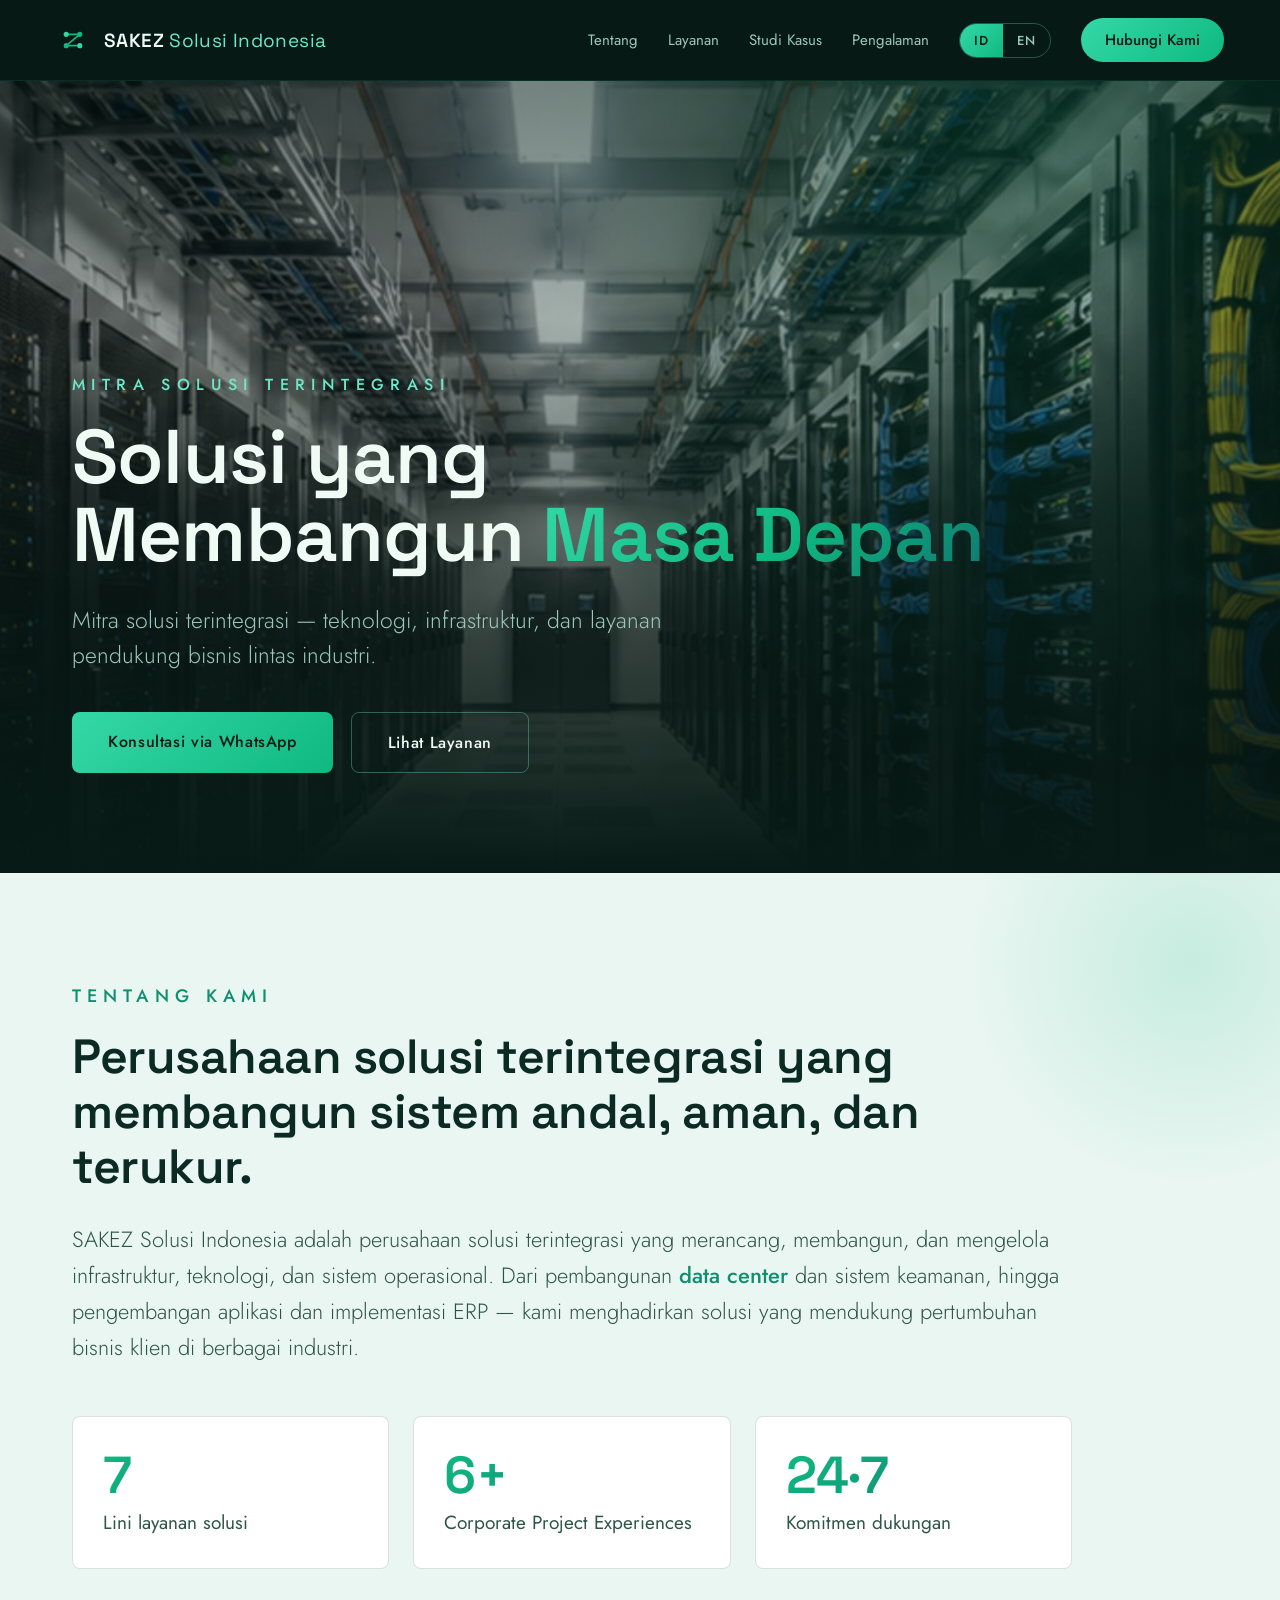
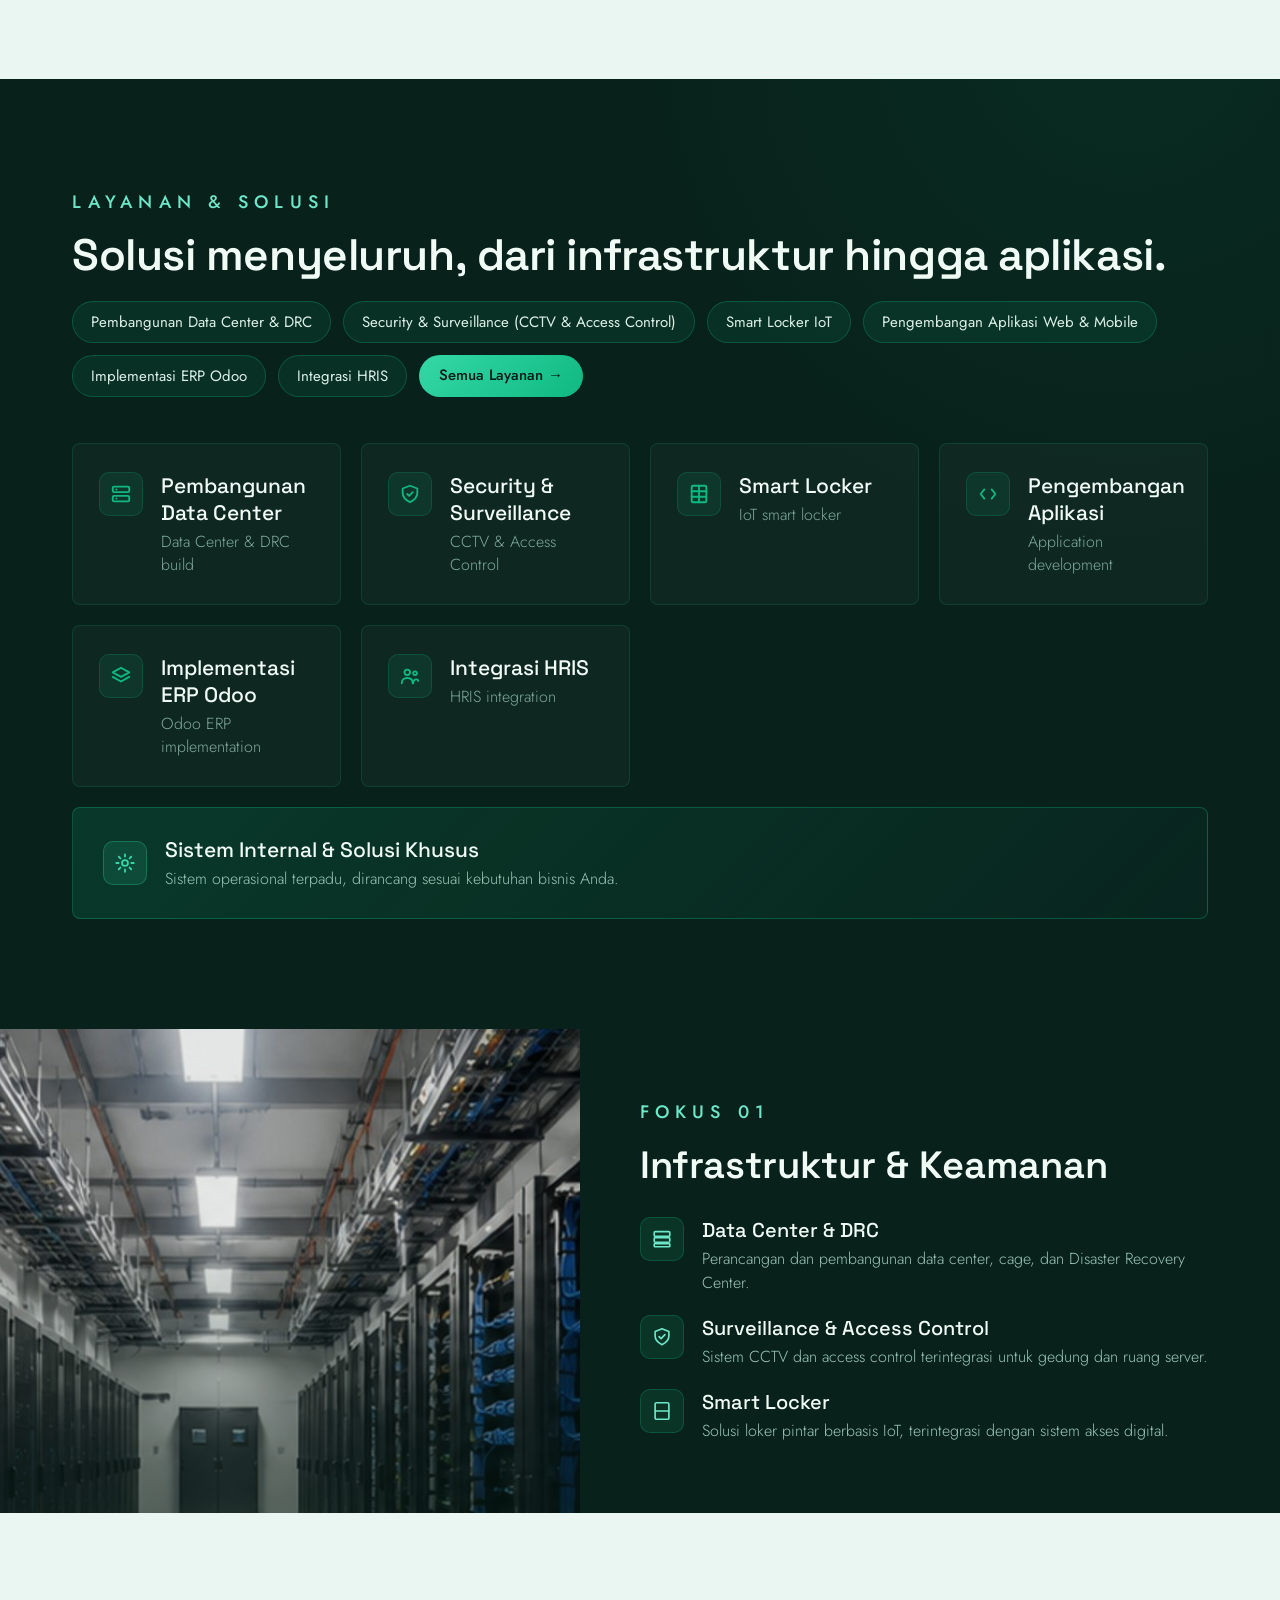
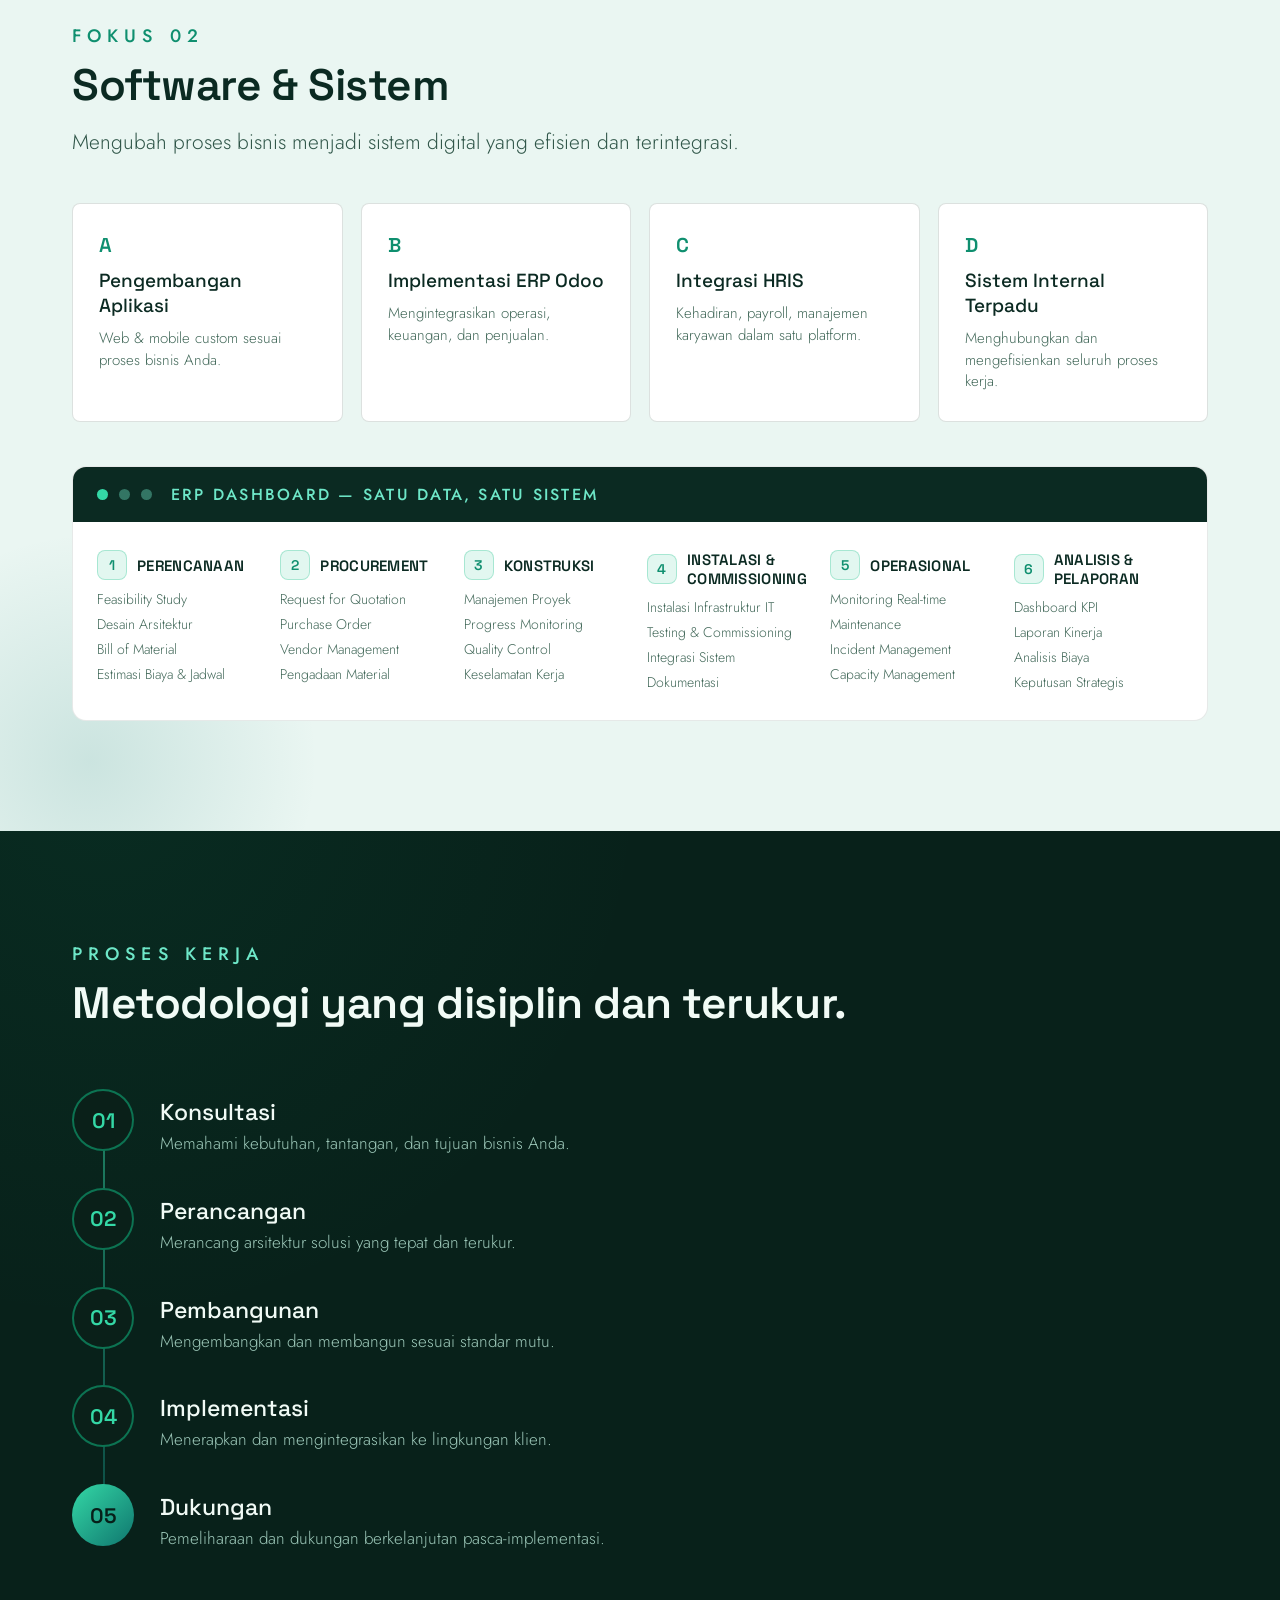
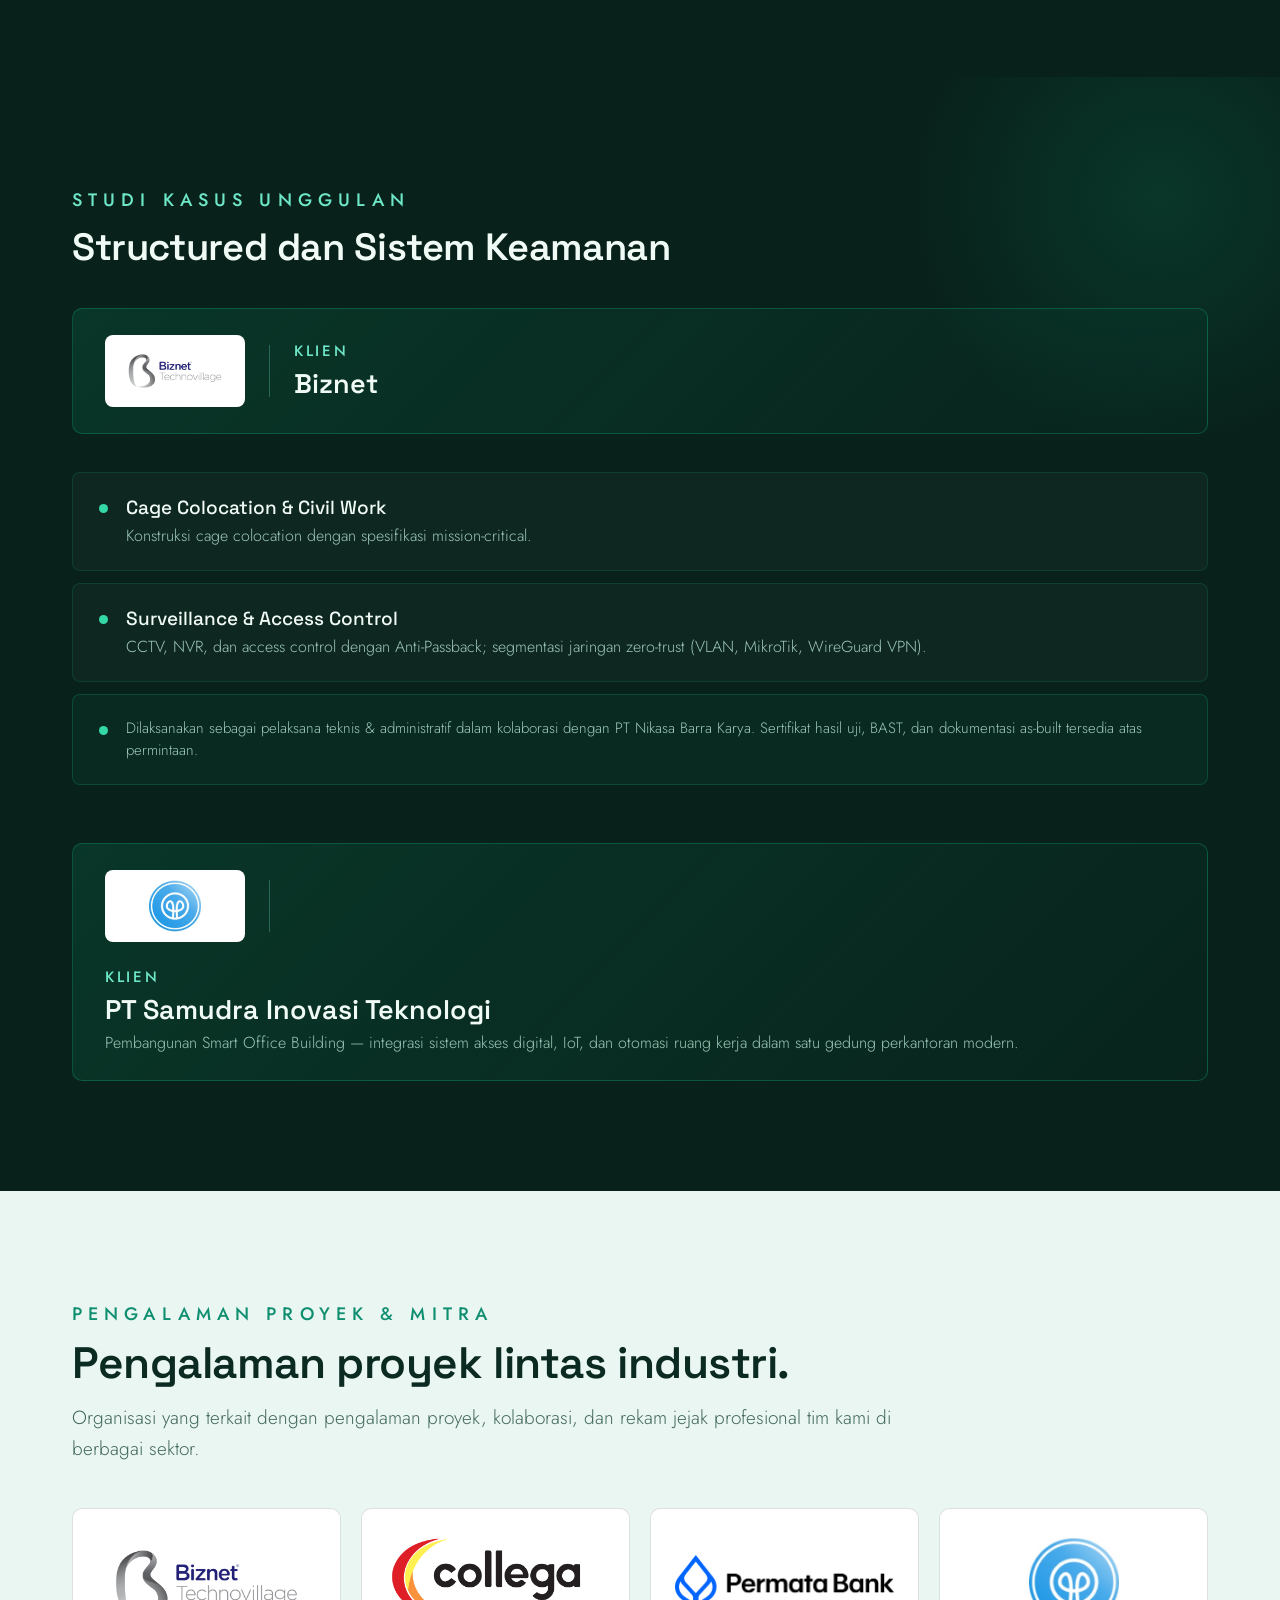
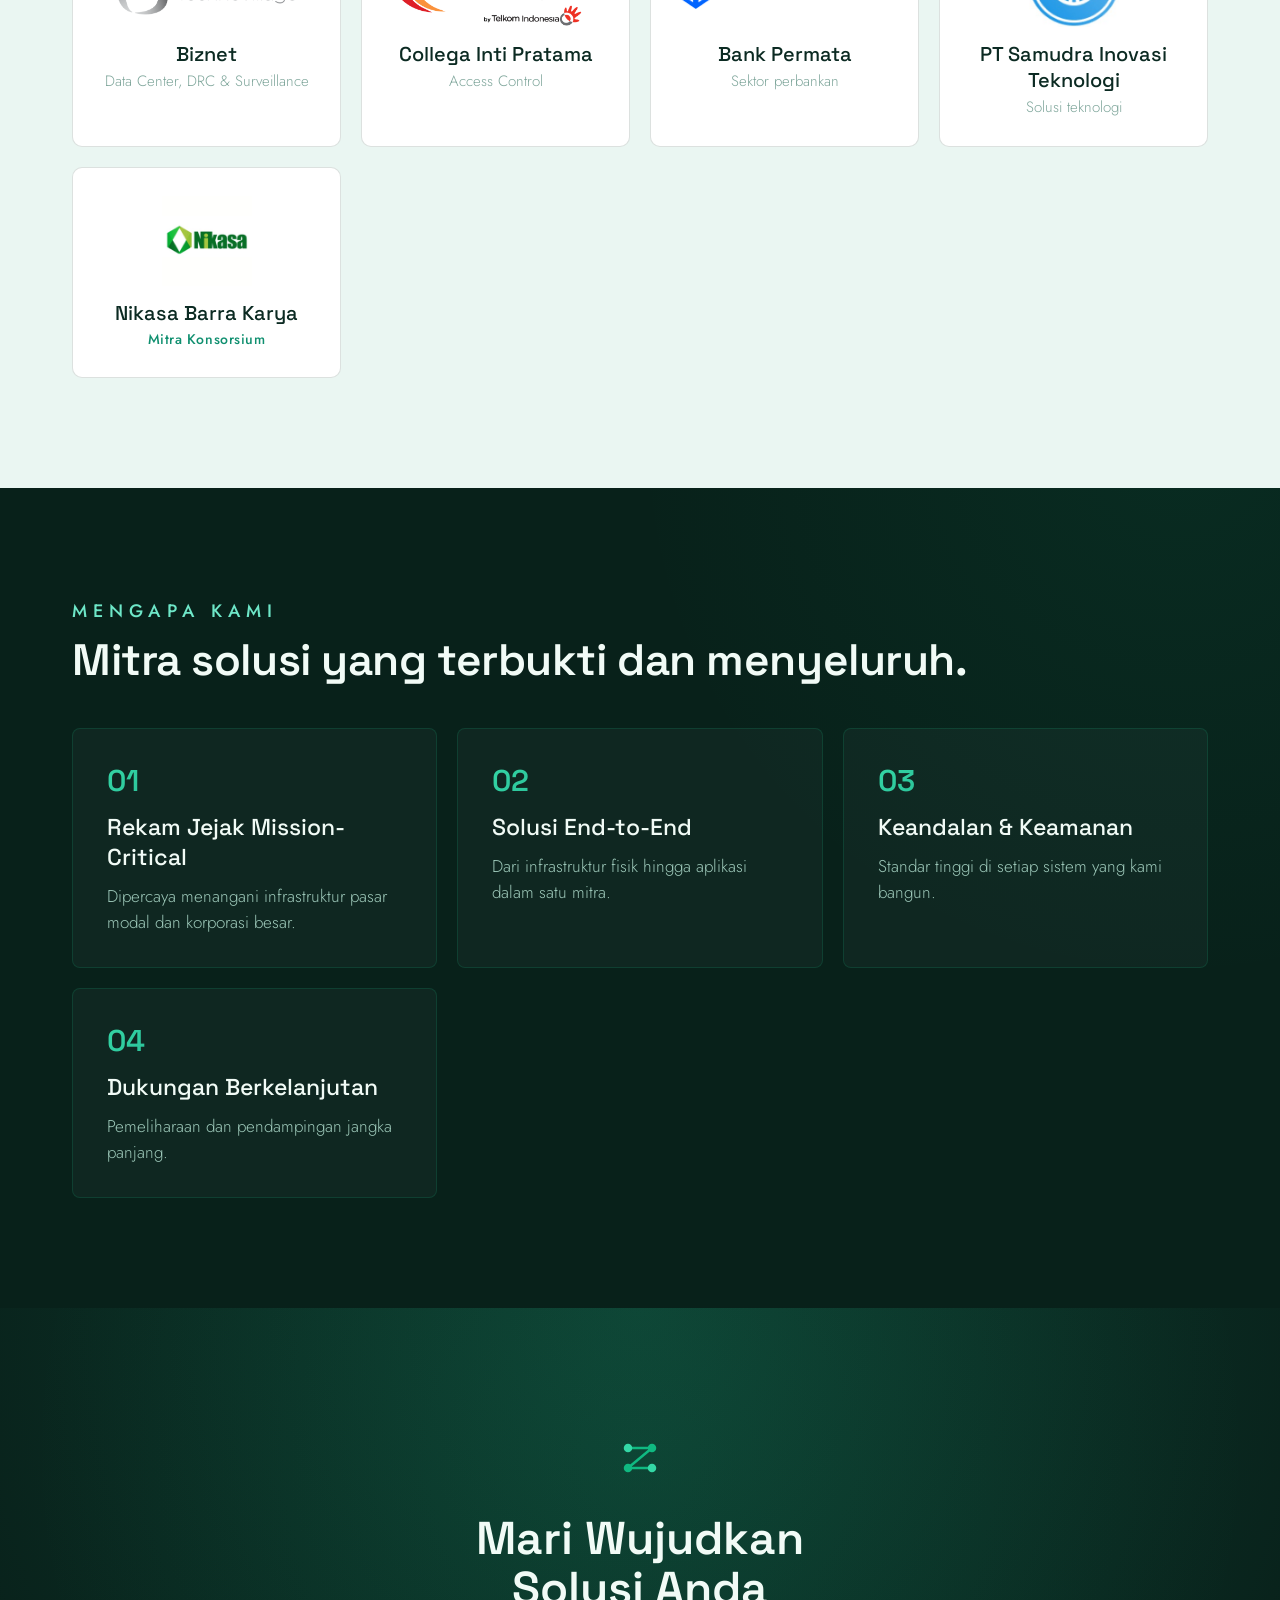
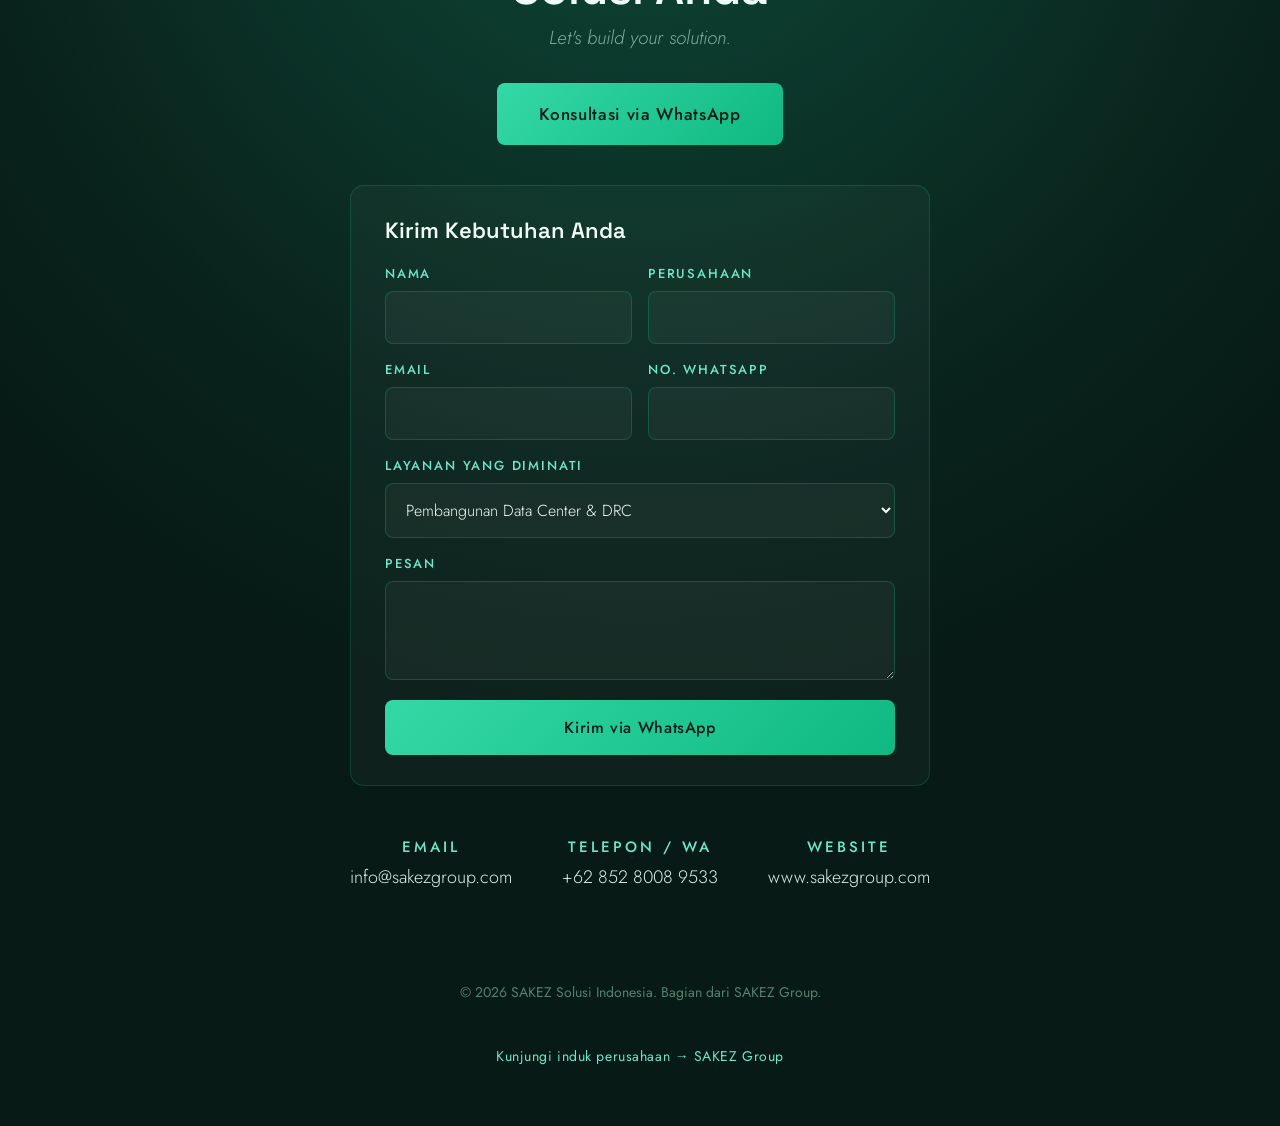
==== commit d25e281a: "Add contact form + internal links" ====
--- a/index.html
+++ b/index.html
@@ -80,12 +80,12 @@
 <div style="display:flex; flex-wrap:wrap; gap:12px; margin-top:6px;"><a href="/layanan/pembangunan-data-center/" style="font-family:'Jost',sans-serif; font-weight:400; font-size:15px; color:#DCEFE7; background:rgba(16,185,129,0.10); border:1px solid rgba(16,185,129,0.28); padding:9px 18px; border-radius:999px;">Pembangunan Data Center & DRC</a><a href="/layanan/security-surveillance/" style="font-family:'Jost',sans-serif; font-weight:400; font-size:15px; color:#DCEFE7; background:rgba(16,185,129,0.10); border:1px solid rgba(16,185,129,0.28); padding:9px 18px; border-radius:999px;">Security & Surveillance (CCTV & Access Control)</a><a href="/layanan/smart-locker/" style="font-family:'Jost',sans-serif; font-weight:400; font-size:15px; color:#DCEFE7; background:rgba(16,185,129,0.10); border:1px solid rgba(16,185,129,0.28); padding:9px 18px; border-radius:999px;">Smart Locker IoT</a><a href="/layanan/pengembangan-aplikasi/" style="font-family:'Jost',sans-serif; font-weight:400; font-size:15px; color:#DCEFE7; background:rgba(16,185,129,0.10); border:1px solid rgba(16,185,129,0.28); padding:9px 18px; border-radius:999px;">Pengembangan Aplikasi Web & Mobile</a><a href="/layanan/implementasi-erp-odoo/" style="font-family:'Jost',sans-serif; font-weight:400; font-size:15px; color:#DCEFE7; background:rgba(16,185,129,0.10); border:1px solid rgba(16,185,129,0.28); padding:9px 18px; border-radius:999px;">Implementasi ERP Odoo</a><a href="/layanan/integrasi-hris/" style="font-family:'Jost',sans-serif; font-weight:400; font-size:15px; color:#DCEFE7; background:rgba(16,185,129,0.10); border:1px solid rgba(16,185,129,0.28); padding:9px 18px; border-radius:999px;">Integrasi HRIS</a><a href="/layanan/" style="font-family:'Jost',sans-serif; font-weight:500; font-size:15px; color:#071A15; background:linear-gradient(135deg,#34D8A6,#10B981); padding:9px 20px; border-radius:999px;">Semua Layanan &rarr;</a></div>
 </div>
 <div style="display:grid; grid-template-columns:repeat(auto-fit,minmax(240px,1fr)); gap:20px; position:relative;">
-<div style="display:flex; gap:18px; align-items:flex-start; padding:28px 26px; background:rgba(255,255,255,0.03); border:1px solid rgba(16,185,129,0.16); border-radius:8px;"><div style="width:44px; height:44px; border-radius:10px; background:rgba(16,185,129,0.1); border:1px solid rgba(16,185,129,0.2); display:flex; align-items:center; justify-content:center; flex:none;"><svg fill="none" height="22" stroke="#10B981" stroke-linecap="round" stroke-linejoin="round" stroke-width="2" viewbox="0 0 24 24" width="22"><rect height="6" rx="1.5" width="18" x="3" y="4"></rect><rect height="6" rx="1.5" width="18" x="3" y="14"></rect><circle cx="7" cy="7" fill="#10B981" r="1.1" stroke="none"></circle><circle cx="7" cy="17" fill="#10B981" r="1.1" stroke="none"></circle></svg></div><div><p style="font-family:'Space Grotesk',sans-serif; font-weight:500; font-size:21px; color:#F1FBF6; margin:0 0 4px;" data-i18n="svc1t">Pembangunan Data Center</p><p style="font-family:'Jost',sans-serif; font-weight:300; font-size:16px; color:#7FAA9B; margin:0;" data-i18n="svc1d">Data Center &amp; DRC build</p></div></div>
-<div style="display:flex; gap:18px; align-items:flex-start; padding:28px 26px; background:rgba(255,255,255,0.03); border:1px solid rgba(16,185,129,0.16); border-radius:8px;"><div style="width:44px; height:44px; border-radius:10px; background:rgba(16,185,129,0.1); border:1px solid rgba(16,185,129,0.2); display:flex; align-items:center; justify-content:center; flex:none;"><svg fill="none" height="22" stroke="#10B981" stroke-linecap="round" stroke-linejoin="round" stroke-width="2" viewbox="0 0 24 24" width="22"><path d="M12 3 L20 6 V11 C20 16 16 19 12 21 C8 19 4 16 4 11 V6 Z"></path><path d="M9 12 l2 2 l4 -4"></path></svg></div><div><p style="font-family:'Space Grotesk',sans-serif; font-weight:500; font-size:21px; color:#F1FBF6; margin:0 0 4px;" data-i18n="svc2t">Security &amp; Surveillance</p><p style="font-family:'Jost',sans-serif; font-weight:300; font-size:16px; color:#7FAA9B; margin:0;" data-i18n="svc2d">CCTV &amp; Access Control</p></div></div>
-<div style="display:flex; gap:18px; align-items:flex-start; padding:28px 26px; background:rgba(255,255,255,0.03); border:1px solid rgba(16,185,129,0.16); border-radius:8px;"><div style="width:44px; height:44px; border-radius:10px; background:rgba(16,185,129,0.1); border:1px solid rgba(16,185,129,0.2); display:flex; align-items:center; justify-content:center; flex:none;"><svg fill="none" height="22" stroke="#10B981" stroke-linecap="round" stroke-linejoin="round" stroke-width="2" viewbox="0 0 24 24" width="22"><rect height="18" rx="1.5" width="16" x="4" y="3"></rect><line x1="4" x2="20" y1="9" y2="9"></line><line x1="4" x2="20" y1="15" y2="15"></line><line x1="12" x2="12" y1="3" y2="21"></line></svg></div><div><p style="font-family:'Space Grotesk',sans-serif; font-weight:500; font-size:21px; color:#F1FBF6; margin:0 0 4px;" data-i18n="svc3t">Smart Locker</p><p style="font-family:'Jost',sans-serif; font-weight:300; font-size:16px; color:#7FAA9B; margin:0;" data-i18n="svc3d">IoT smart locker</p></div></div>
-<div style="display:flex; gap:18px; align-items:flex-start; padding:28px 26px; background:rgba(255,255,255,0.03); border:1px solid rgba(16,185,129,0.16); border-radius:8px;"><div style="width:44px; height:44px; border-radius:10px; background:rgba(16,185,129,0.1); border:1px solid rgba(16,185,129,0.2); display:flex; align-items:center; justify-content:center; flex:none;"><svg fill="none" height="22" stroke="#10B981" stroke-linecap="round" stroke-linejoin="round" stroke-width="2" viewbox="0 0 24 24" width="22"><polyline points="8 7 4 12 8 17"></polyline><polyline points="16 7 20 12 16 17"></polyline></svg></div><div><p style="font-family:'Space Grotesk',sans-serif; font-weight:500; font-size:21px; color:#F1FBF6; margin:0 0 4px;" data-i18n="svc4t">Pengembangan Aplikasi</p><p style="font-family:'Jost',sans-serif; font-weight:300; font-size:16px; color:#7FAA9B; margin:0;" data-i18n="svc4d">Application development</p></div></div>
-<div style="display:flex; gap:18px; align-items:flex-start; padding:28px 26px; background:rgba(255,255,255,0.03); border:1px solid rgba(16,185,129,0.16); border-radius:8px;"><div style="width:44px; height:44px; border-radius:10px; background:rgba(16,185,129,0.1); border:1px solid rgba(16,185,129,0.2); display:flex; align-items:center; justify-content:center; flex:none;"><svg fill="none" height="22" stroke="#10B981" stroke-linecap="round" stroke-linejoin="round" stroke-width="2" viewbox="0 0 24 24" width="22"><polygon points="12 3 21 8 12 13 3 8"></polygon><polyline points="3 13 12 18 21 13"></polyline></svg></div><div><p style="font-family:'Space Grotesk',sans-serif; font-weight:500; font-size:21px; color:#F1FBF6; margin:0 0 4px;" data-i18n="svc5t">Implementasi ERP Odoo</p><p style="font-family:'Jost',sans-serif; font-weight:300; font-size:16px; color:#7FAA9B; margin:0;" data-i18n="svc5d">Odoo ERP implementation</p></div></div>
-<div style="display:flex; gap:18px; align-items:flex-start; padding:28px 26px; background:rgba(255,255,255,0.03); border:1px solid rgba(16,185,129,0.16); border-radius:8px;"><div style="width:44px; height:44px; border-radius:10px; background:rgba(16,185,129,0.1); border:1px solid rgba(16,185,129,0.2); display:flex; align-items:center; justify-content:center; flex:none;"><svg fill="none" height="22" stroke="#10B981" stroke-linecap="round" stroke-linejoin="round" stroke-width="2" viewbox="0 0 24 24" width="22"><circle cx="9" cy="8" r="3"></circle><path d="M3 20 C3 16 5 14.2 9 14.2 C13 14.2 15 16 15 20"></path><circle cx="17.5" cy="9" r="2"></circle><path d="M15.5 20 C15.5 16.8 16.5 15.6 19 15.6 C20.6 15.6 21 16.6 21 17.4"></path></svg></div><div><p style="font-family:'Space Grotesk',sans-serif; font-weight:500; font-size:21px; color:#F1FBF6; margin:0 0 4px;" data-i18n="svc6t">Integrasi HRIS</p><p style="font-family:'Jost',sans-serif; font-weight:300; font-size:16px; color:#7FAA9B; margin:0;" data-i18n="svc6d">HRIS integration</p></div></div>
+<a href="/layanan/pembangunan-data-center/" style="display:flex; gap:18px; align-items:flex-start; padding:28px 26px; background:rgba(255,255,255,0.03); border:1px solid rgba(16,185,129,0.16); border-radius:8px; text-decoration:none;"><div style="width:44px; height:44px; border-radius:10px; background:rgba(16,185,129,0.1); border:1px solid rgba(16,185,129,0.2); display:flex; align-items:center; justify-content:center; flex:none;"><svg fill="none" height="22" stroke="#10B981" stroke-linecap="round" stroke-linejoin="round" stroke-width="2" viewbox="0 0 24 24" width="22"><rect height="6" rx="1.5" width="18" x="3" y="4"></rect><rect height="6" rx="1.5" width="18" x="3" y="14"></rect><circle cx="7" cy="7" fill="#10B981" r="1.1" stroke="none"></circle><circle cx="7" cy="17" fill="#10B981" r="1.1" stroke="none"></circle></svg></div><div><p style="font-family:'Space Grotesk',sans-serif; font-weight:500; font-size:21px; color:#F1FBF6; margin:0 0 4px;" data-i18n="svc1t">Pembangunan Data Center</p><p style="font-family:'Jost',sans-serif; font-weight:300; font-size:16px; color:#7FAA9B; margin:0;" data-i18n="svc1d">Data Center &amp; DRC build</p></div></a>
+<a href="/layanan/security-surveillance/" style="display:flex; gap:18px; align-items:flex-start; padding:28px 26px; background:rgba(255,255,255,0.03); border:1px solid rgba(16,185,129,0.16); border-radius:8px; text-decoration:none;"><div style="width:44px; height:44px; border-radius:10px; background:rgba(16,185,129,0.1); border:1px solid rgba(16,185,129,0.2); display:flex; align-items:center; justify-content:center; flex:none;"><svg fill="none" height="22" stroke="#10B981" stroke-linecap="round" stroke-linejoin="round" stroke-width="2" viewbox="0 0 24 24" width="22"><path d="M12 3 L20 6 V11 C20 16 16 19 12 21 C8 19 4 16 4 11 V6 Z"></path><path d="M9 12 l2 2 l4 -4"></path></svg></div><div><p style="font-family:'Space Grotesk',sans-serif; font-weight:500; font-size:21px; color:#F1FBF6; margin:0 0 4px;" data-i18n="svc2t">Security &amp; Surveillance</p><p style="font-family:'Jost',sans-serif; font-weight:300; font-size:16px; color:#7FAA9B; margin:0;" data-i18n="svc2d">CCTV &amp; Access Control</p></div></a>
+<a href="/layanan/smart-locker/" style="display:flex; gap:18px; align-items:flex-start; padding:28px 26px; background:rgba(255,255,255,0.03); border:1px solid rgba(16,185,129,0.16); border-radius:8px; text-decoration:none;"><div style="width:44px; height:44px; border-radius:10px; background:rgba(16,185,129,0.1); border:1px solid rgba(16,185,129,0.2); display:flex; align-items:center; justify-content:center; flex:none;"><svg fill="none" height="22" stroke="#10B981" stroke-linecap="round" stroke-linejoin="round" stroke-width="2" viewbox="0 0 24 24" width="22"><rect height="18" rx="1.5" width="16" x="4" y="3"></rect><line x1="4" x2="20" y1="9" y2="9"></line><line x1="4" x2="20" y1="15" y2="15"></line><line x1="12" x2="12" y1="3" y2="21"></line></svg></div><div><p style="font-family:'Space Grotesk',sans-serif; font-weight:500; font-size:21px; color:#F1FBF6; margin:0 0 4px;" data-i18n="svc3t">Smart Locker</p><p style="font-family:'Jost',sans-serif; font-weight:300; font-size:16px; color:#7FAA9B; margin:0;" data-i18n="svc3d">IoT smart locker</p></div></a>
+<a href="/layanan/pengembangan-aplikasi/" style="display:flex; gap:18px; align-items:flex-start; padding:28px 26px; background:rgba(255,255,255,0.03); border:1px solid rgba(16,185,129,0.16); border-radius:8px; text-decoration:none;"><div style="width:44px; height:44px; border-radius:10px; background:rgba(16,185,129,0.1); border:1px solid rgba(16,185,129,0.2); display:flex; align-items:center; justify-content:center; flex:none;"><svg fill="none" height="22" stroke="#10B981" stroke-linecap="round" stroke-linejoin="round" stroke-width="2" viewbox="0 0 24 24" width="22"><polyline points="8 7 4 12 8 17"></polyline><polyline points="16 7 20 12 16 17"></polyline></svg></div><div><p style="font-family:'Space Grotesk',sans-serif; font-weight:500; font-size:21px; color:#F1FBF6; margin:0 0 4px;" data-i18n="svc4t">Pengembangan Aplikasi</p><p style="font-family:'Jost',sans-serif; font-weight:300; font-size:16px; color:#7FAA9B; margin:0;" data-i18n="svc4d">Application development</p></div></a>
+<a href="/layanan/implementasi-erp-odoo/" style="display:flex; gap:18px; align-items:flex-start; padding:28px 26px; background:rgba(255,255,255,0.03); border:1px solid rgba(16,185,129,0.16); border-radius:8px; text-decoration:none;"><div style="width:44px; height:44px; border-radius:10px; background:rgba(16,185,129,0.1); border:1px solid rgba(16,185,129,0.2); display:flex; align-items:center; justify-content:center; flex:none;"><svg fill="none" height="22" stroke="#10B981" stroke-linecap="round" stroke-linejoin="round" stroke-width="2" viewbox="0 0 24 24" width="22"><polygon points="12 3 21 8 12 13 3 8"></polygon><polyline points="3 13 12 18 21 13"></polyline></svg></div><div><p style="font-family:'Space Grotesk',sans-serif; font-weight:500; font-size:21px; color:#F1FBF6; margin:0 0 4px;" data-i18n="svc5t">Implementasi ERP Odoo</p><p style="font-family:'Jost',sans-serif; font-weight:300; font-size:16px; color:#7FAA9B; margin:0;" data-i18n="svc5d">Odoo ERP implementation</p></div></a>
+<a href="/layanan/integrasi-hris/" style="display:flex; gap:18px; align-items:flex-start; padding:28px 26px; background:rgba(255,255,255,0.03); border:1px solid rgba(16,185,129,0.16); border-radius:8px; text-decoration:none;"><div style="width:44px; height:44px; border-radius:10px; background:rgba(16,185,129,0.1); border:1px solid rgba(16,185,129,0.2); display:flex; align-items:center; justify-content:center; flex:none;"><svg fill="none" height="22" stroke="#10B981" stroke-linecap="round" stroke-linejoin="round" stroke-width="2" viewbox="0 0 24 24" width="22"><circle cx="9" cy="8" r="3"></circle><path d="M3 20 C3 16 5 14.2 9 14.2 C13 14.2 15 16 15 20"></path><circle cx="17.5" cy="9" r="2"></circle><path d="M15.5 20 C15.5 16.8 16.5 15.6 19 15.6 C20.6 15.6 21 16.6 21 17.4"></path></svg></div><div><p style="font-family:'Space Grotesk',sans-serif; font-weight:500; font-size:21px; color:#F1FBF6; margin:0 0 4px;" data-i18n="svc6t">Integrasi HRIS</p><p style="font-family:'Jost',sans-serif; font-weight:300; font-size:16px; color:#7FAA9B; margin:0;" data-i18n="svc6d">HRIS integration</p></div></a>
 <div style="grid-column:1 / -1; display:flex; gap:18px; align-items:center; padding:28px 30px; background:linear-gradient(135deg, rgba(16,185,129,0.16), rgba(15,118,110,0.05)); border:1px solid rgba(16,185,129,0.32); border-radius:8px;"><div style="width:44px; height:44px; border-radius:10px; background:rgba(52,216,166,0.12); border:1px solid rgba(52,216,166,0.28); display:flex; align-items:center; justify-content:center; flex:none;"><svg fill="none" height="22" stroke="#34D8A6" stroke-linecap="round" stroke-linejoin="round" stroke-width="2" viewbox="0 0 24 24" width="22"><circle cx="12" cy="12" r="3.2"></circle><path d="M12 2.5 V5 M12 19 V21.5 M2.5 12 H5 M19 12 H21.5 M5.2 5.2 L7 7 M17 17 L18.8 18.8 M18.8 5.2 L17 7 M7 17 L5.2 18.8"></path></svg></div><div><p style="font-family:'Space Grotesk',sans-serif; font-weight:500; font-size:21px; color:#F1FBF6; margin:0 0 4px;" data-i18n="svc7t">Sistem Internal &amp; Solusi Khusus</p><p style="font-family:'Jost',sans-serif; font-weight:300; font-size:16px; color:#9CC7B8; margin:0;" data-i18n="svc7d">Sistem operasional terpadu, dirancang sesuai kebutuhan bisnis Anda.</p></div></div>
 </div>
 </section>
@@ -213,6 +213,22 @@
 <p style="font-family:'Jost',sans-serif; font-weight:300; font-style:italic; font-size:19px; color:#7FAA9B; margin:0;" data-i18n="contactSub">Let's build your solution.</p>
 </div>
 <a href="https://wa.me/6285280089533" style="font-family:'Jost',sans-serif; font-weight:500; font-size:17px; letter-spacing:0.04em; color:#071A15; background:linear-gradient(135deg,#34D8A6,#10B981); padding:19px 42px; border-radius:8px; margin-top:6px;" data-i18n="contactCta">Konsultasi via WhatsApp</a>
+
+<form id="lead-form" style="position:relative; width:100%; max-width:600px; margin-top:14px; display:grid; grid-template-columns:1fr 1fr; gap:16px; text-align:left; background:rgba(255,255,255,0.03); border:1px solid rgba(16,185,129,0.22); border-radius:14px; padding:30px clamp(20px,4vw,34px);">
+<p style="grid-column:1 / -1; margin:0 0 4px; font-family:'Space Grotesk',sans-serif; font-weight:600; font-size:22px; color:#F1FBF6;" data-i18n="formTitle">Kirim Kebutuhan Anda</p>
+<div><label for="lf-nama" style="font-family:'Jost',sans-serif; font-weight:500; font-size:13px; letter-spacing:0.14em; text-transform:uppercase; color:#6EE7C8; margin-bottom:8px; display:block; text-align:left;" data-i18n="formNama">Nama</label><input id="lf-nama" name="nama" type="text" required style="font-family:'Jost',sans-serif; font-weight:300; font-size:16px; color:#F1FBF6; background:rgba(255,255,255,0.04); border:1px solid rgba(16,185,129,0.28); border-radius:8px; padding:14px 16px; width:100%; box-sizing:border-box;"></div>
+<div><label for="lf-perusahaan" style="font-family:'Jost',sans-serif; font-weight:500; font-size:13px; letter-spacing:0.14em; text-transform:uppercase; color:#6EE7C8; margin-bottom:8px; display:block; text-align:left;" data-i18n="formPerusahaan">Perusahaan</label><input id="lf-perusahaan" name="perusahaan" type="text" style="font-family:'Jost',sans-serif; font-weight:300; font-size:16px; color:#F1FBF6; background:rgba(255,255,255,0.04); border:1px solid rgba(16,185,129,0.28); border-radius:8px; padding:14px 16px; width:100%; box-sizing:border-box;"></div>
+<div><label for="lf-email" style="font-family:'Jost',sans-serif; font-weight:500; font-size:13px; letter-spacing:0.14em; text-transform:uppercase; color:#6EE7C8; margin-bottom:8px; display:block; text-align:left;" data-i18n="formEmail">Email</label><input id="lf-email" name="email" type="email" style="font-family:'Jost',sans-serif; font-weight:300; font-size:16px; color:#F1FBF6; background:rgba(255,255,255,0.04); border:1px solid rgba(16,185,129,0.28); border-radius:8px; padding:14px 16px; width:100%; box-sizing:border-box;"></div>
+<div><label for="lf-telp" style="font-family:'Jost',sans-serif; font-weight:500; font-size:13px; letter-spacing:0.14em; text-transform:uppercase; color:#6EE7C8; margin-bottom:8px; display:block; text-align:left;" data-i18n="formTelp">No. WhatsApp</label><input id="lf-telp" name="telp" type="tel" style="font-family:'Jost',sans-serif; font-weight:300; font-size:16px; color:#F1FBF6; background:rgba(255,255,255,0.04); border:1px solid rgba(16,185,129,0.28); border-radius:8px; padding:14px 16px; width:100%; box-sizing:border-box;"></div>
+<div style="grid-column:1 / -1;"><label for="lf-layanan" style="font-family:'Jost',sans-serif; font-weight:500; font-size:13px; letter-spacing:0.14em; text-transform:uppercase; color:#6EE7C8; margin-bottom:8px; display:block; text-align:left;" data-i18n="formLayanan">Layanan yang diminati</label><select id="lf-layanan" name="layanan" style="font-family:'Jost',sans-serif; font-weight:300; font-size:16px; color:#F1FBF6; background:rgba(255,255,255,0.04); border:1px solid rgba(16,185,129,0.28); border-radius:8px; padding:14px 16px; width:100%; box-sizing:border-box;">
+<option>Pembangunan Data Center &amp; DRC</option><option>Security &amp; Surveillance (CCTV &amp; Access Control)</option><option>Smart Locker IoT</option><option>Pengembangan Aplikasi Web &amp; Mobile</option><option>Implementasi ERP Odoo</option><option>Integrasi HRIS</option><option>Sistem Internal / Solusi Khusus</option><option>Lainnya</option></select></div>
+<div style="grid-column:1 / -1;"><label for="lf-pesan" style="font-family:'Jost',sans-serif; font-weight:500; font-size:13px; letter-spacing:0.14em; text-transform:uppercase; color:#6EE7C8; margin-bottom:8px; display:block; text-align:left;" data-i18n="formPesan">Pesan</label><textarea id="lf-pesan" name="pesan" rows="3" style="font-family:'Jost',sans-serif; font-weight:300; font-size:16px; color:#F1FBF6; background:rgba(255,255,255,0.04); border:1px solid rgba(16,185,129,0.28); border-radius:8px; padding:14px 16px; width:100%; box-sizing:border-box;resize:vertical;"></textarea></div>
+<button type="submit" style="grid-column:1 / -1; font-family:'Jost',sans-serif; font-weight:500; font-size:16px; letter-spacing:0.04em; color:#071A15; background:linear-gradient(135deg,#34D8A6,#10B981); border:0; padding:16px 20px; border-radius:8px; cursor:pointer;" data-i18n="formKirim">Kirim via WhatsApp</button>
+</form>
+<script>
+(function(){function bind(){var f=document.getElementById('lead-form');if(!f)return;f.addEventListener('submit',function(e){e.preventDefault();var g=function(id){var el=document.getElementById(id);return el?el.value.trim():'';};var msg='Halo SAKEZ Solusi Indonesia, saya ingin berkonsultasi.'+'\n\nNama: '+g('lf-nama')+'\nPerusahaan: '+(g('lf-perusahaan')||'-')+'\nEmail: '+(g('lf-email')||'-')+'\nNo. WhatsApp: '+(g('lf-telp')||'-')+'\nLayanan: '+g('lf-layanan')+'\nPesan: '+(g('lf-pesan')||'-');window.open('https://wa.me/6285280089533?text='+encodeURIComponent(msg),'_blank');});}
+if(document.readyState!=='loading')bind();else document.addEventListener('DOMContentLoaded',bind);})();
+</script>
 <div style="display:flex; gap:50px; flex-wrap:wrap; justify-content:center; margin-top:24px;">
 <div style="display:flex; flex-direction:column; gap:6px;"><span style="font-family:'Jost',sans-serif; font-weight:500; font-size:15px; letter-spacing:0.2em; text-transform:uppercase; color:#6EE7C8;">Email</span><span style="font-family:'Jost',sans-serif; font-weight:300; font-size:18px; color:#DCEFE7;">info<span>@</span>sakezgroup.com</span></div>
 <div style="display:flex; flex-direction:column; gap:6px;"><span style="font-family:'Jost',sans-serif; font-weight:500; font-size:15px; letter-spacing:0.2em; text-transform:uppercase; color:#6EE7C8;" data-i18n="phoneLabel">Telepon / WA</span><span style="font-family:'Jost',sans-serif; font-weight:300; font-size:18px; color:#DCEFE7;">+62 852 8008 9533</span></div>
@@ -220,6 +236,7 @@
 </div>
 </div>
 <p style="position:relative; margin:60px 0 0; font-family:'Jost',sans-serif; font-weight:400; font-size:14px; color:#55806F;" data-i18n="copyright">© 2026 SAKEZ Solusi Indonesia. Bagian dari SAKEZ Group.</p>
+<p style="position:relative; margin:12px 0 0; font-family:'Jost',sans-serif; font-weight:400; font-size:14px;"><a href="https://sakezgroup.com/" style="color:#6EE7C8; text-decoration:none; letter-spacing:0.04em;" data-i18n="backlinkGroup">Kunjungi induk perusahaan &rarr; SAKEZ Group</a></p>
 </section>
 </main><script defer="defer" src="assets/js/main.js"></script></body>
 </html>
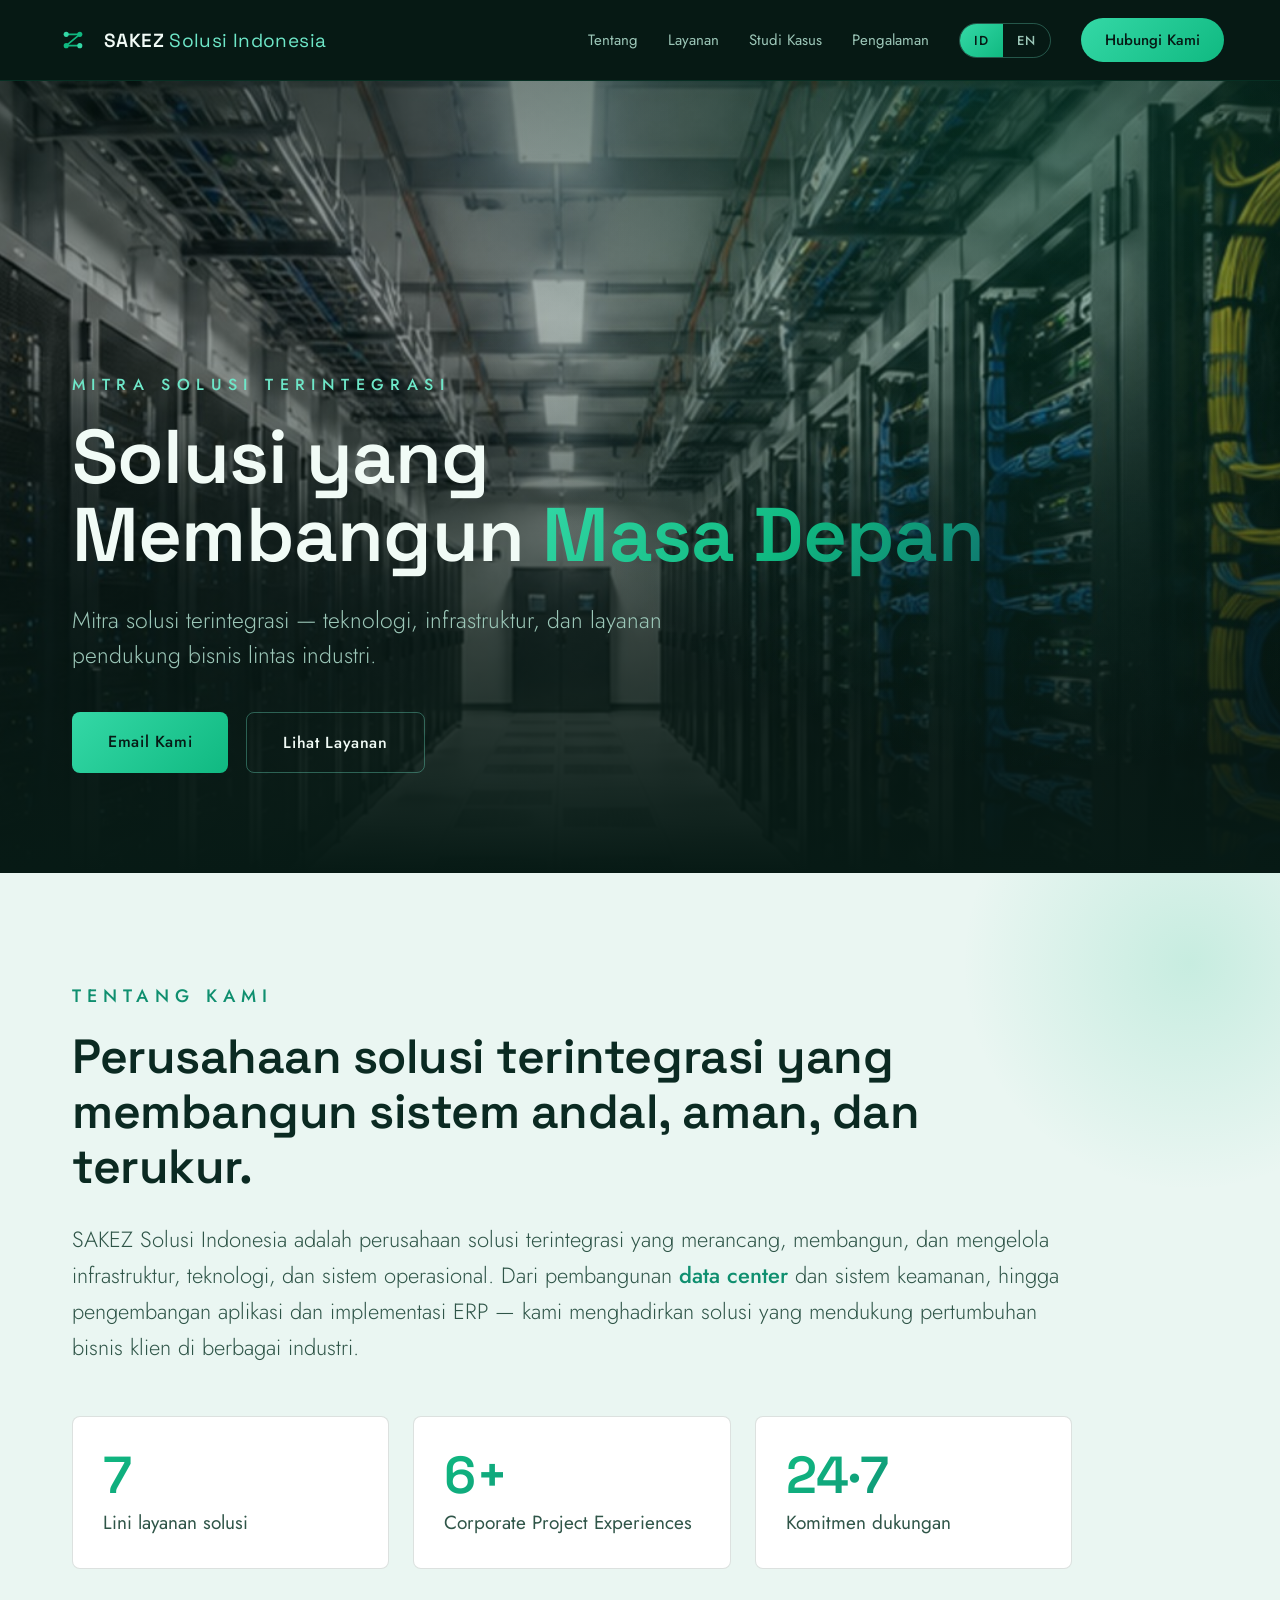
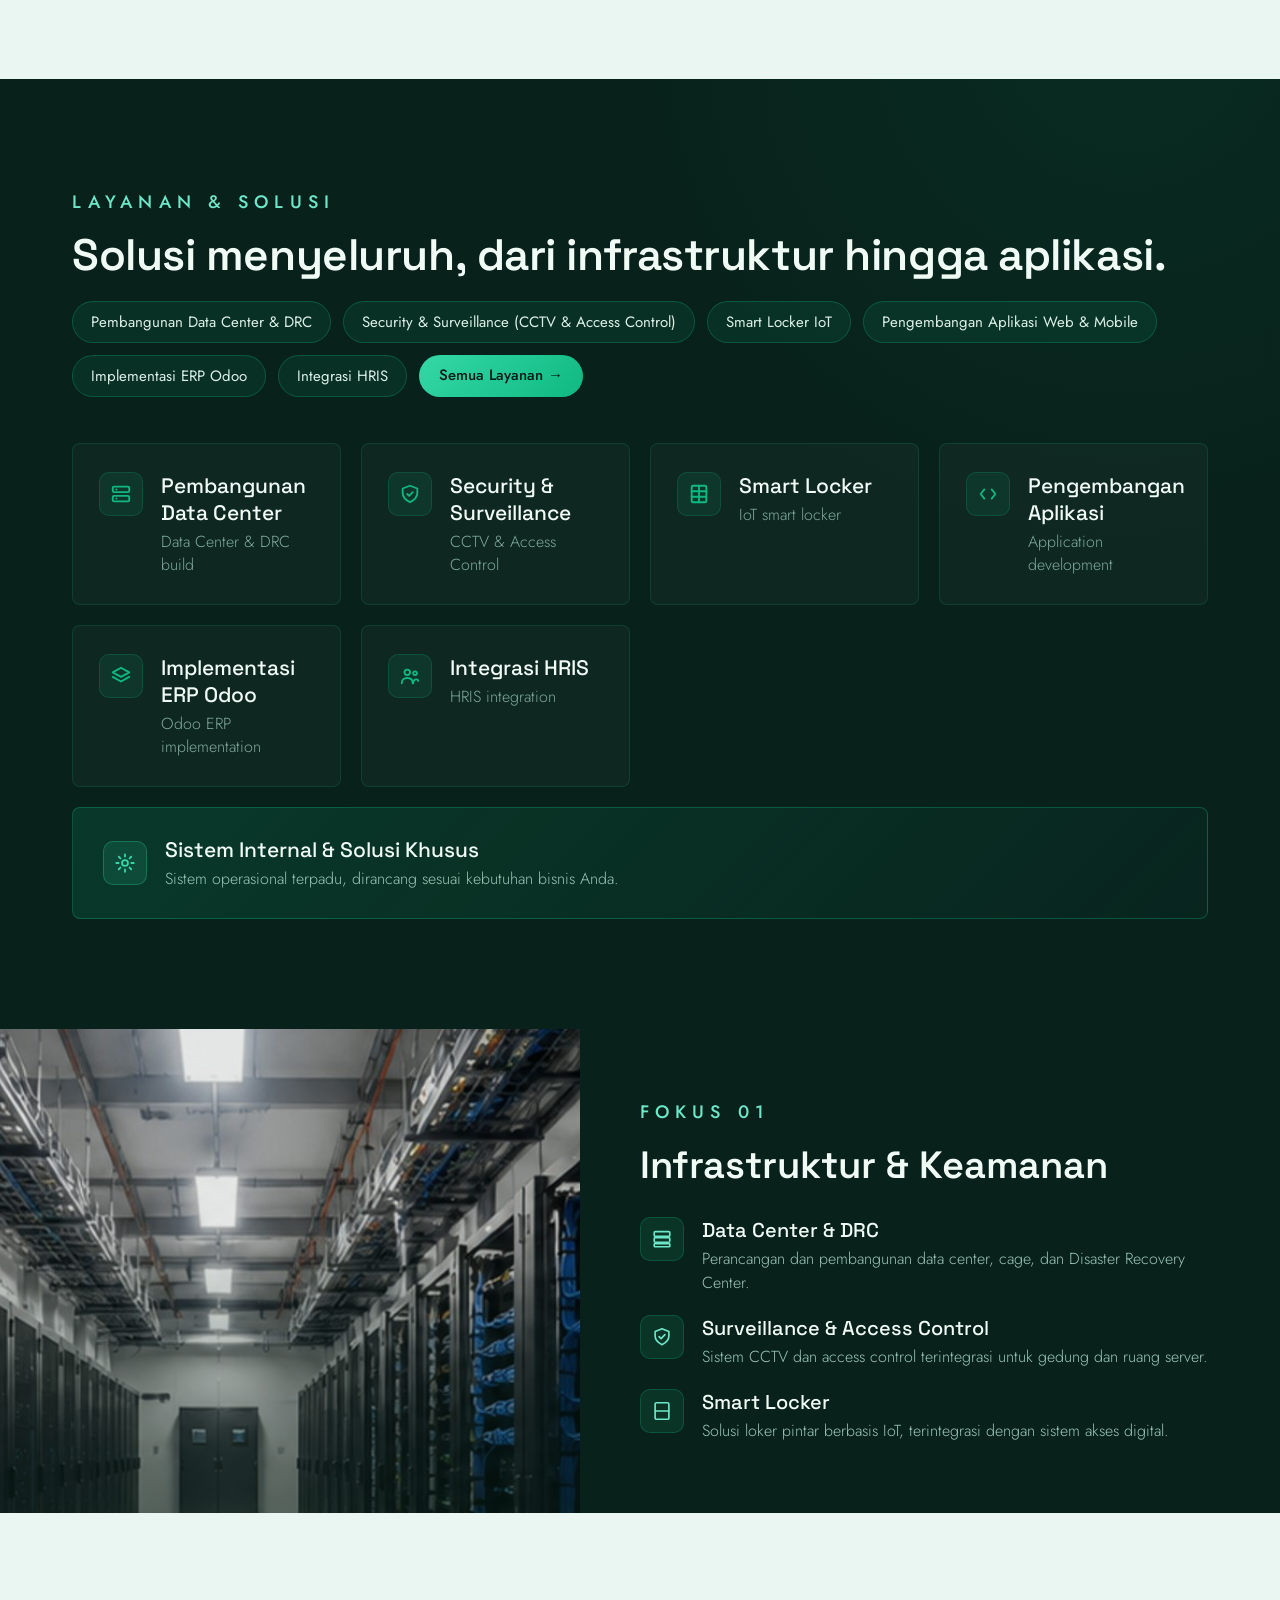
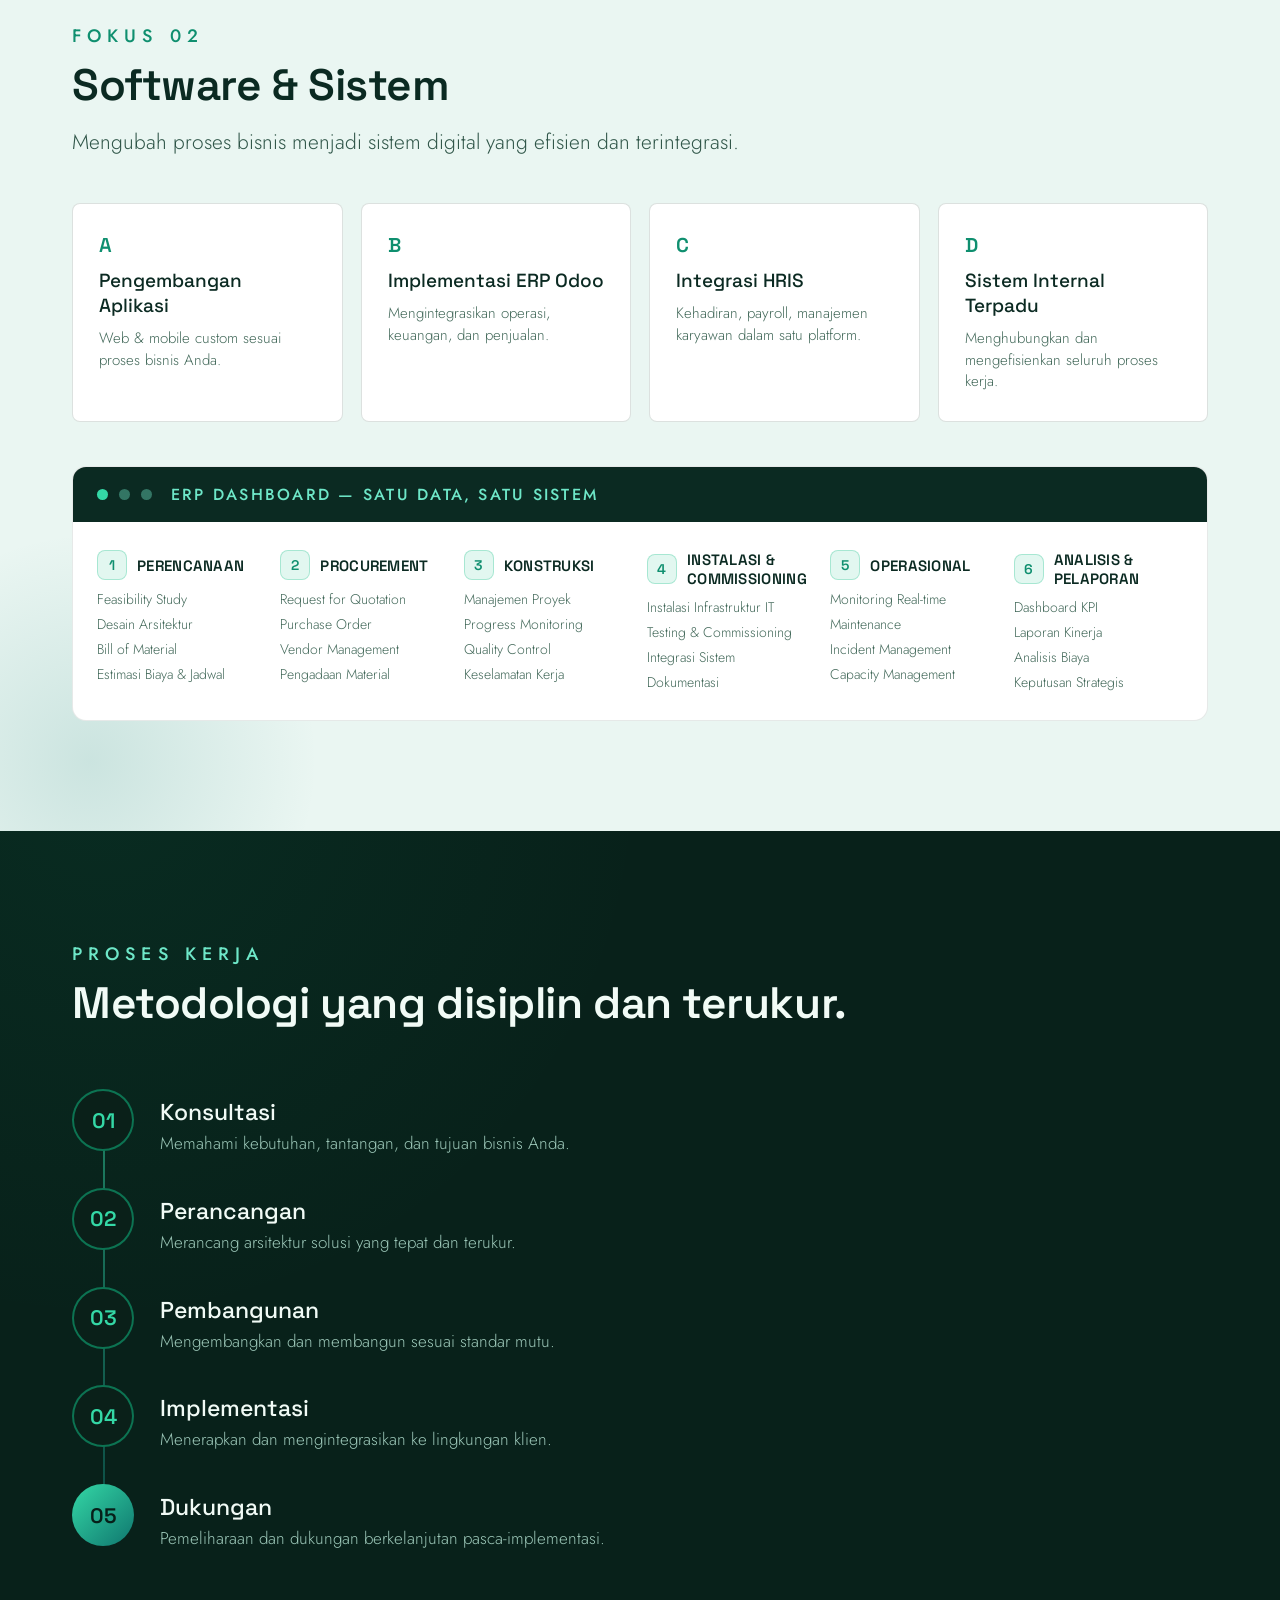
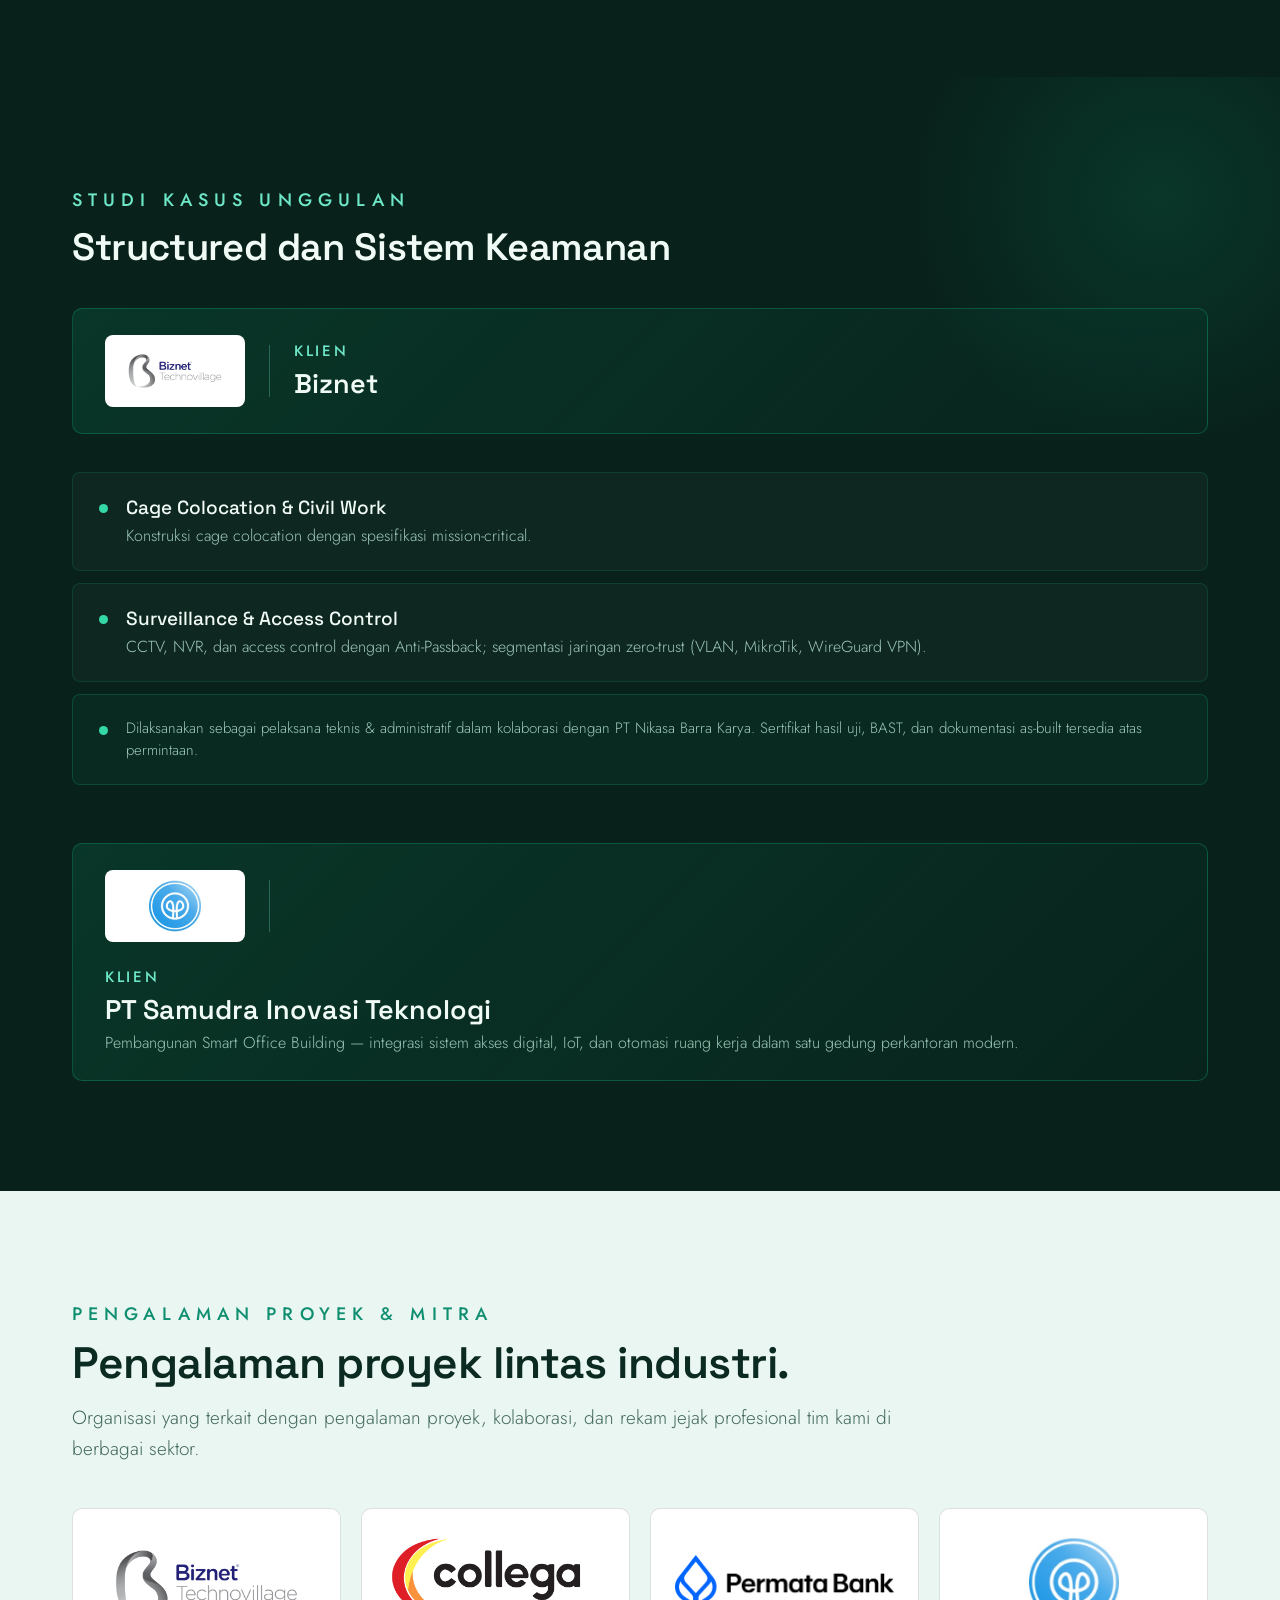
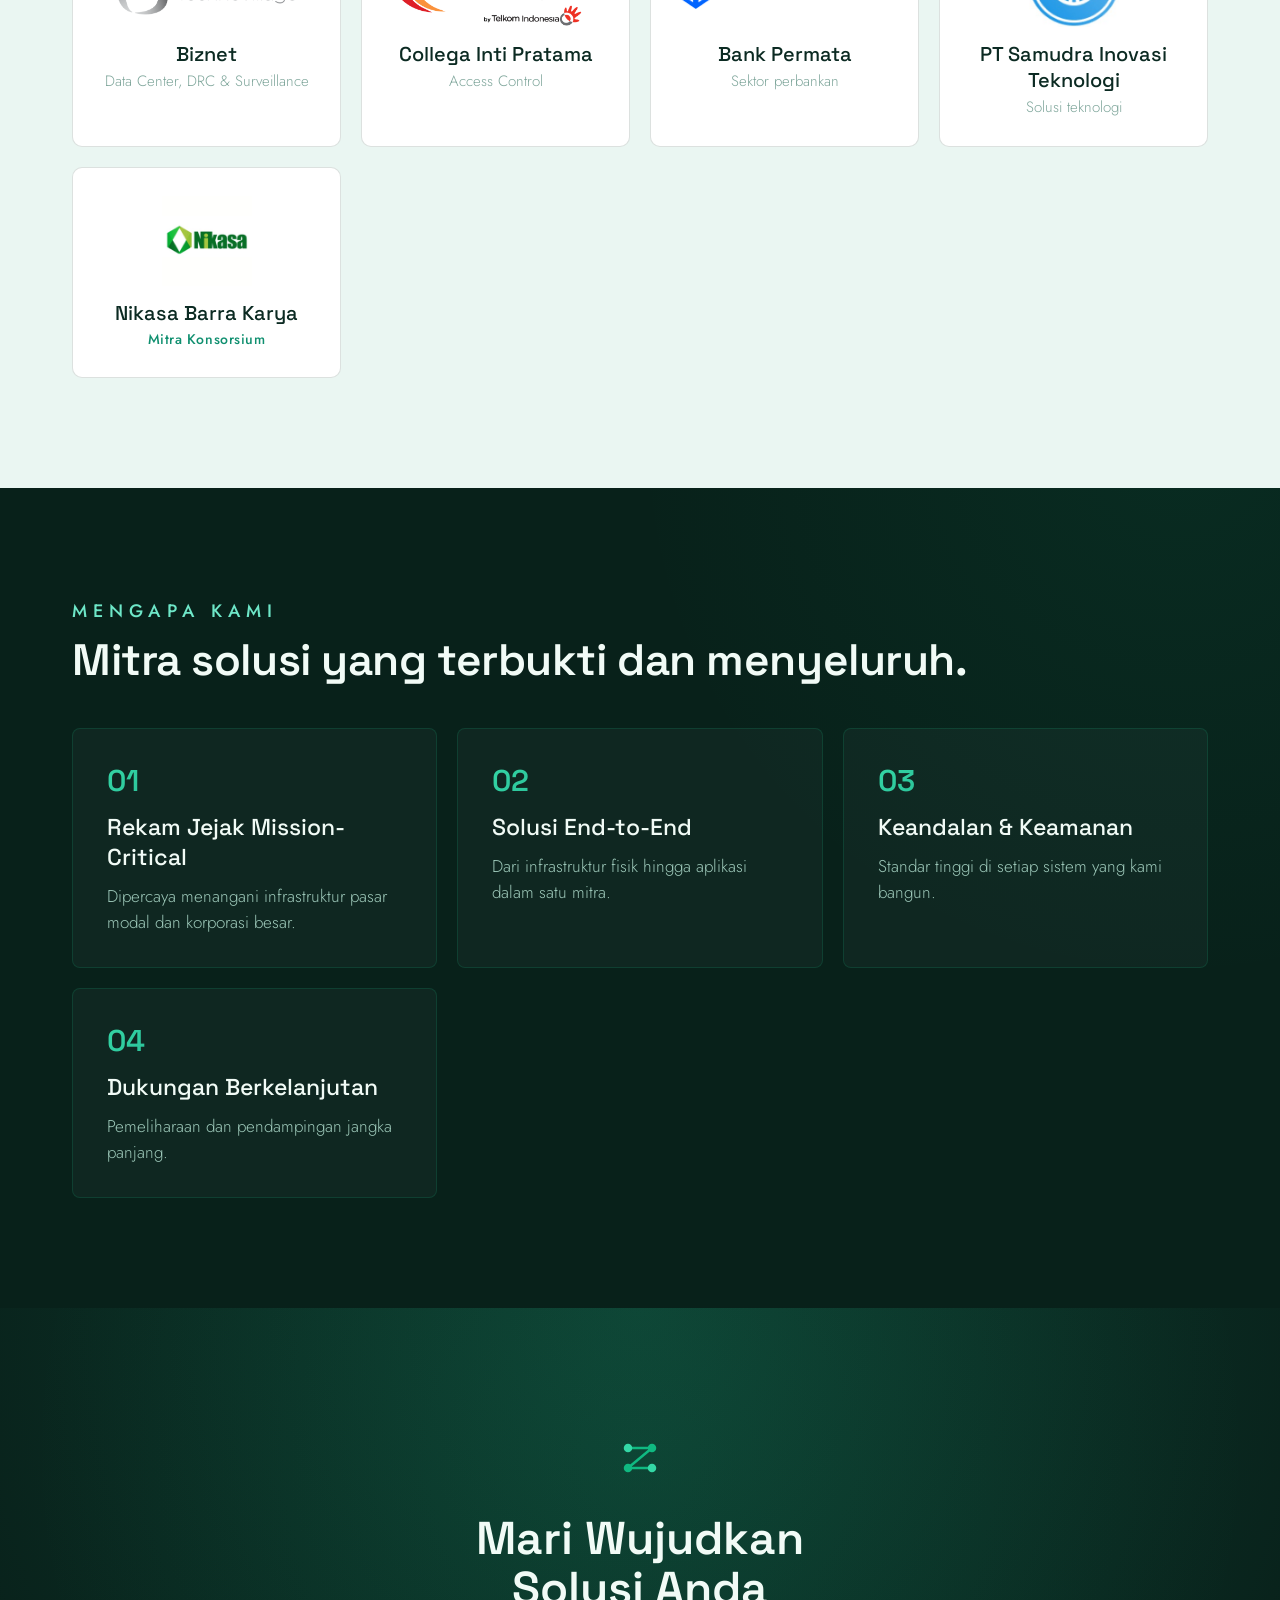
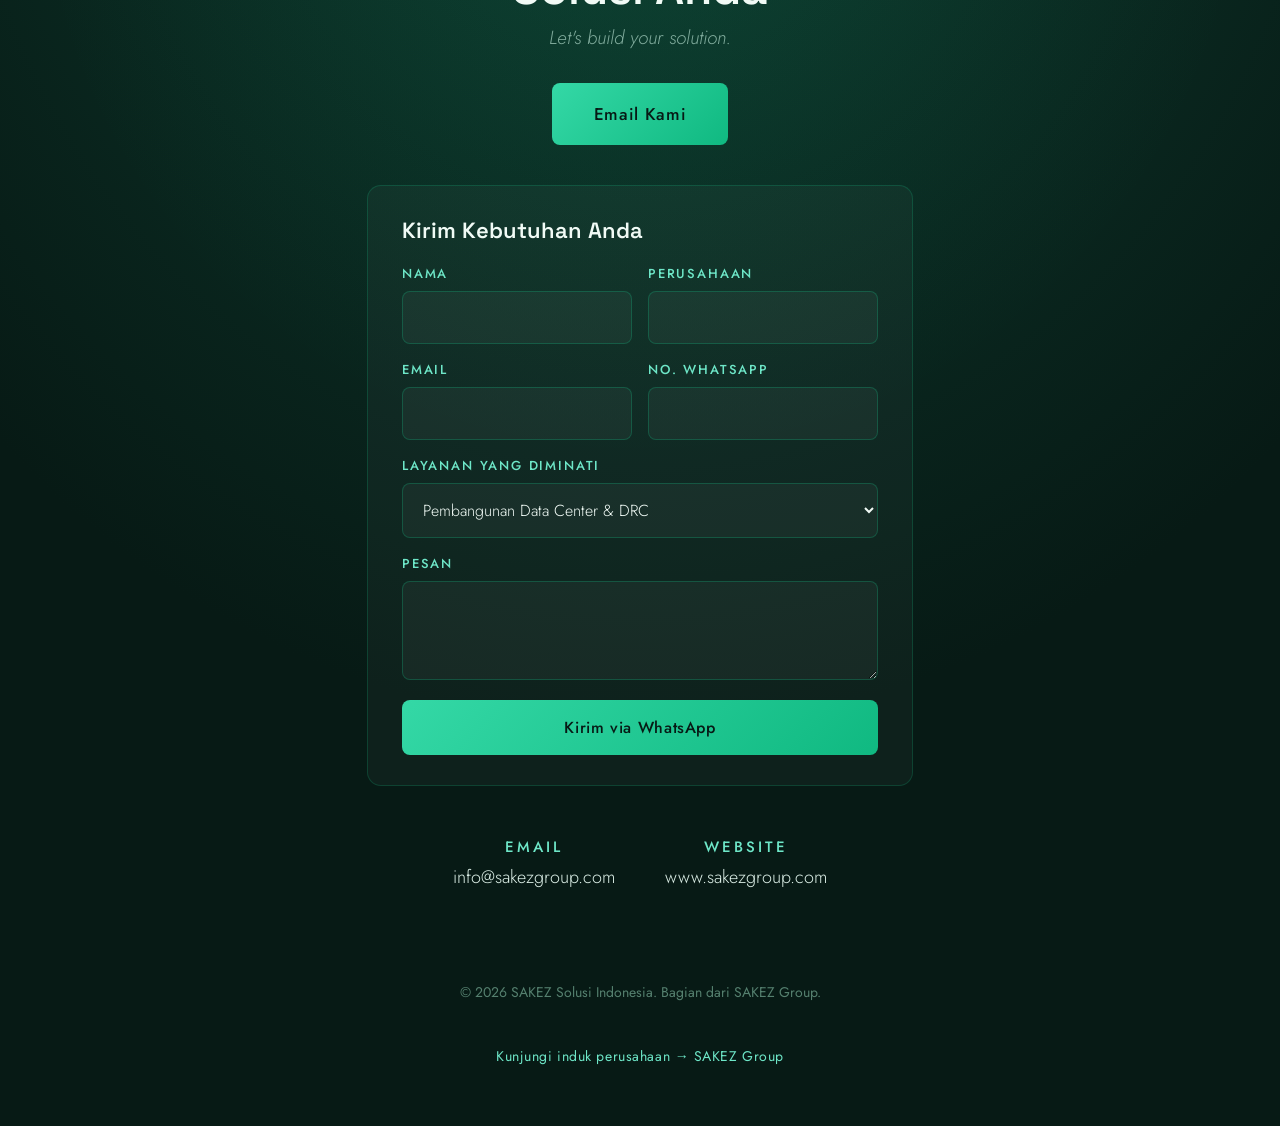
==== commit f5e27151: "Add files via upload" ====
--- a/index.html
+++ b/index.html
@@ -19,7 +19,7 @@
   .lang-switch button{font-family:'Jost',sans-serif; font-weight:500; font-size:13px; letter-spacing:0.08em; padding:7px 14px; background:transparent; color:#9CC7B8; border:0; cursor:pointer; transition:background .18s,color .18s;}
   .lang-switch button.is-active{background:linear-gradient(135deg,#34D8A6,#10B981); color:#071A15;}
 </style>
-<link href="https://solusi.sakezgroup.com/" rel="canonical"/><meta content="website" property="og:type"/><meta content="id_ID" property="og:locale"/><meta content="SAKEZ Solusi Indonesia | Mitra Solusi Terintegrasi" property="og:title"/><meta content="Solusi terintegrasi untuk data center, security system, infrastruktur IT, software, ERP, dan sistem operasional bisnis." property="og:description"/><meta content="https://solusi.sakezgroup.com/" property="og:url"/><meta content="https://solusi.sakezgroup.com/assets/web-hero-datacenter.jpeg" property="og:image"/><meta content="summary_large_image" name="twitter:card"/><meta content="#071A15" name="theme-color"/><link href="site.webmanifest" rel="manifest"/><link href="assets/css/main.css" rel="stylesheet"/><script type="application/ld+json">{"@context":"https://schema.org","@type":"Organization","name":"SAKEZ Solusi Indonesia","url":"https://solusi.sakezgroup.com/","email":"info@sakezgroup.com","description":"Perusahaan solusi terintegrasi untuk teknologi, infrastruktur IT, data center, security system, software dan ERP."}</script><script type="application/ld+json">{"@context":"https://schema.org","@type":"ProfessionalService","name":"SAKEZ Solusi Indonesia","url":"https://solusi.sakezgroup.com/","image":"https://solusi.sakezgroup.com/assets/web-hero-datacenter.jpeg","telephone":"+62 852 8008 9533","email":"info@sakezgroup.com","priceRange":"$$","areaServed":{"@type":"Country","name":"Indonesia"},"address":{"@type":"PostalAddress","addressCountry":"ID"},"parentOrganization":{"@type":"Organization","name":"SAKEZ Group","url":"https://sakezgroup.com/"},"description":"Perusahaan solusi terintegrasi: pembangunan data center & DRC, security & surveillance, smart locker IoT, pengembangan aplikasi, implementasi ERP Odoo, dan integrasi HRIS untuk klien di seluruh Indonesia.","hasOfferCatalog":{"@type":"OfferCatalog","name":"Layanan SAKEZ Solusi Indonesia","itemListElement":[{"@type":"Offer","itemOffered":{"@type":"Service","name":"Pembangunan Data Center & DRC","url":"https://solusi.sakezgroup.com/layanan/pembangunan-data-center/"}},{"@type":"Offer","itemOffered":{"@type":"Service","name":"Security & Surveillance (CCTV & Access Control)","url":"https://solusi.sakezgroup.com/layanan/security-surveillance/"}},{"@type":"Offer","itemOffered":{"@type":"Service","name":"Smart Locker IoT","url":"https://solusi.sakezgroup.com/layanan/smart-locker/"}},{"@type":"Offer","itemOffered":{"@type":"Service","name":"Pengembangan Aplikasi Web & Mobile","url":"https://solusi.sakezgroup.com/layanan/pengembangan-aplikasi/"}},{"@type":"Offer","itemOffered":{"@type":"Service","name":"Implementasi ERP Odoo","url":"https://solusi.sakezgroup.com/layanan/implementasi-erp-odoo/"}},{"@type":"Offer","itemOffered":{"@type":"Service","name":"Integrasi HRIS","url":"https://solusi.sakezgroup.com/layanan/integrasi-hris/"}}]}}</script><script type="application/ld+json">{"@context":"https://schema.org","@type":"WebSite","name":"SAKEZ Solusi Indonesia","url":"https://solusi.sakezgroup.com/","inLanguage":"id-ID"}</script></head>
+<link href="https://solusi.sakezgroup.com/" rel="canonical"/><meta content="website" property="og:type"/><meta content="id_ID" property="og:locale"/><meta content="SAKEZ Solusi Indonesia | Mitra Solusi Terintegrasi" property="og:title"/><meta content="Solusi terintegrasi untuk data center, security system, infrastruktur IT, software, ERP, dan sistem operasional bisnis." property="og:description"/><meta content="https://solusi.sakezgroup.com/" property="og:url"/><meta content="https://solusi.sakezgroup.com/assets/web-hero-datacenter.jpeg" property="og:image"/><meta content="summary_large_image" name="twitter:card"/><meta content="#071A15" name="theme-color"/><link href="site.webmanifest" rel="manifest"/><link href="assets/css/main.css" rel="stylesheet"/><script type="application/ld+json">{"@context":"https://schema.org","@type":"Organization","@id":"https://solusi.sakezgroup.com/#organization","name":"PT SAKEZ Solusi Indonesia","alternateName":"SAKEZ Solusi Indonesia","url":"https://solusi.sakezgroup.com/","description":"Perusahaan solusi terintegrasi di Indonesia: pembangunan data center dan DRC, security & surveillance, smart locker IoT, pengembangan aplikasi, implementasi ERP Odoo, dan integrasi HRIS.","email":"info@sakezgroup.com","areaServed":{"@type":"Country","name":"Indonesia"},"parentOrganization":{"@id":"https://sakezgroup.com/#organization"},"contactPoint":[{"@type":"ContactPoint","contactType":"sales","email":"info@sakezgroup.com","telephone":"+6285280089533","availableLanguage":["id","en"],"areaServed":"ID"}],"knowsAbout":["Pembangunan Data Center","Disaster Recovery Center","Structured Cabling","Security & Surveillance System","Access Control","Smart Locker IoT","Pengembangan Aplikasi Web dan Mobile","Implementasi ERP Odoo","Integrasi HRIS"],"hasOfferCatalog":{"@type":"OfferCatalog","name":"Layanan Solusi Terintegrasi","itemListElement":[{"@type":"Offer","itemOffered":{"@type":"Service","name":"Jasa Pembangunan Data Center & DRC","url":"https://solusi.sakezgroup.com/layanan/pembangunan-data-center/","serviceType":"Pembangunan Data Center","provider":{"@id":"https://solusi.sakezgroup.com/#organization"},"areaServed":{"@type":"Country","name":"Indonesia"}}},{"@type":"Offer","itemOffered":{"@type":"Service","name":"Jasa Security & Surveillance","url":"https://solusi.sakezgroup.com/layanan/security-surveillance/","serviceType":"Sistem Keamanan dan Surveillance","provider":{"@id":"https://solusi.sakezgroup.com/#organization"},"areaServed":{"@type":"Country","name":"Indonesia"}}},{"@type":"Offer","itemOffered":{"@type":"Service","name":"Smart Locker IoT","url":"https://solusi.sakezgroup.com/layanan/smart-locker/","serviceType":"Smart Locker IoT","provider":{"@id":"https://solusi.sakezgroup.com/#organization"},"areaServed":{"@type":"Country","name":"Indonesia"}}},{"@type":"Offer","itemOffered":{"@type":"Service","name":"Jasa Pengembangan Aplikasi Web & Mobile","url":"https://solusi.sakezgroup.com/layanan/pengembangan-aplikasi/","serviceType":"Pengembangan Perangkat Lunak","provider":{"@id":"https://solusi.sakezgroup.com/#organization"},"areaServed":{"@type":"Country","name":"Indonesia"}}},{"@type":"Offer","itemOffered":{"@type":"Service","name":"Jasa Implementasi & Kustomisasi ERP Odoo","url":"https://solusi.sakezgroup.com/layanan/implementasi-erp-odoo/","serviceType":"Implementasi ERP","provider":{"@id":"https://solusi.sakezgroup.com/#organization"},"areaServed":{"@type":"Country","name":"Indonesia"}}},{"@type":"Offer","itemOffered":{"@type":"Service","name":"Jasa Integrasi HRIS","url":"https://solusi.sakezgroup.com/layanan/integrasi-hris/","serviceType":"Integrasi Sistem HRIS","provider":{"@id":"https://solusi.sakezgroup.com/#organization"},"areaServed":{"@type":"Country","name":"Indonesia"}}}]},"sameAs":[]}</script><script type="application/ld+json">{"@context":"https://schema.org","@type":"WebSite","name":"SAKEZ Solusi Indonesia","url":"https://solusi.sakezgroup.com/","inLanguage":"id-ID"}</script></head>
 <body><a class="skip-link" href="#main-content" data-i18n="skip">Lewati ke konten utama</a><nav class="site-nav" style="position:sticky; top:0; z-index:50; display:flex; align-items:center; justify-content:space-between; padding:18px 56px; background:rgba(7,26,21,0.92); backdrop-filter:blur(8px); border-bottom:1px solid rgba(16,185,129,0.14);">
 <div class="nav-brand" style="display:flex; align-items:center; gap:14px;">
 <svg aria-label="SAKEZ Solusi Indonesia mark" fill="none" height="34" viewbox="0 0 120 120" width="34">
@@ -52,7 +52,7 @@
 <h1 style="font-family:'Space Grotesk',sans-serif; font-weight:600; font-size:clamp(40px,8.5vw,76px); line-height:1.03; letter-spacing:-0.01em; margin:0; color:#F1FBF6;" data-i18n="heroTitle">Solusi yang<br/>Membangun <span style="background:linear-gradient(135deg,#34D8A6,#10B981 55%,#0F766E); -webkit-background-clip:text; background-clip:text; color:transparent;">Masa Depan</span></h1>
 <p style="font-family:'Jost',sans-serif; font-weight:300; font-size:23px; line-height:1.55; color:#9CC7B8; margin:28px 0 0; max-width:680px;" data-i18n="heroSub">Mitra solusi terintegrasi — teknologi, infrastruktur, dan layanan pendukung bisnis lintas industri.</p>
 <div style="display:flex; gap:18px; margin-top:38px;">
-<a href="https://wa.me/6285280089533" style="font-family:'Jost',sans-serif; font-weight:500; font-size:16px; letter-spacing:0.04em; color:#071A15; background:linear-gradient(135deg,#34D8A6,#10B981); padding:18px 36px; border-radius:8px;" data-i18n="heroCta1">Konsultasi via WhatsApp</a>
+<a href="mailto:info@sakezgroup.com" style="font-family:'Jost',sans-serif; font-weight:500; font-size:16px; letter-spacing:0.04em; color:#071A15; background:linear-gradient(135deg,#34D8A6,#10B981); padding:18px 36px; border-radius:8px;" data-i18n="heroCta1">Email Kami</a>
 <a href="#layanan" style="font-family:'Jost',sans-serif; font-weight:500; font-size:16px; letter-spacing:0.04em; color:#F1FBF6; border:1px solid rgba(110,231,200,0.35); padding:18px 36px; border-radius:8px;" data-i18n="heroCta2">Lihat Layanan</a>
 </div>
 </div>
@@ -212,7 +212,7 @@
 <h2 style="font-family:'Space Grotesk',sans-serif; font-weight:600; font-size:46px; line-height:1.08; color:#F1FBF6; margin:0;" data-i18n="contactTitle">Mari Wujudkan<br/>Solusi Anda</h2>
 <p style="font-family:'Jost',sans-serif; font-weight:300; font-style:italic; font-size:19px; color:#7FAA9B; margin:0;" data-i18n="contactSub">Let's build your solution.</p>
 </div>
-<a href="https://wa.me/6285280089533" style="font-family:'Jost',sans-serif; font-weight:500; font-size:17px; letter-spacing:0.04em; color:#071A15; background:linear-gradient(135deg,#34D8A6,#10B981); padding:19px 42px; border-radius:8px; margin-top:6px;" data-i18n="contactCta">Konsultasi via WhatsApp</a>
+<a href="mailto:info@sakezgroup.com" style="font-family:'Jost',sans-serif; font-weight:500; font-size:17px; letter-spacing:0.04em; color:#071A15; background:linear-gradient(135deg,#34D8A6,#10B981); padding:19px 42px; border-radius:8px; margin-top:6px;" data-i18n="contactCta">Email Kami</a>
 
 <form id="lead-form" style="position:relative; width:100%; max-width:600px; margin-top:14px; display:grid; grid-template-columns:1fr 1fr; gap:16px; text-align:left; background:rgba(255,255,255,0.03); border:1px solid rgba(16,185,129,0.22); border-radius:14px; padding:30px clamp(20px,4vw,34px);">
 <p style="grid-column:1 / -1; margin:0 0 4px; font-family:'Space Grotesk',sans-serif; font-weight:600; font-size:22px; color:#F1FBF6;" data-i18n="formTitle">Kirim Kebutuhan Anda</p>
@@ -231,7 +231,6 @@
 </script>
 <div style="display:flex; gap:50px; flex-wrap:wrap; justify-content:center; margin-top:24px;">
 <div style="display:flex; flex-direction:column; gap:6px;"><span style="font-family:'Jost',sans-serif; font-weight:500; font-size:15px; letter-spacing:0.2em; text-transform:uppercase; color:#6EE7C8;">Email</span><span style="font-family:'Jost',sans-serif; font-weight:300; font-size:18px; color:#DCEFE7;">info<span>@</span>sakezgroup.com</span></div>
-<div style="display:flex; flex-direction:column; gap:6px;"><span style="font-family:'Jost',sans-serif; font-weight:500; font-size:15px; letter-spacing:0.2em; text-transform:uppercase; color:#6EE7C8;" data-i18n="phoneLabel">Telepon / WA</span><span style="font-family:'Jost',sans-serif; font-weight:300; font-size:18px; color:#DCEFE7;">+62 852 8008 9533</span></div>
 <div style="display:flex; flex-direction:column; gap:6px;"><span style="font-family:'Jost',sans-serif; font-weight:500; font-size:15px; letter-spacing:0.2em; text-transform:uppercase; color:#6EE7C8;">Website</span><span style="font-family:'Jost',sans-serif; font-weight:300; font-size:18px; color:#DCEFE7;">www.sakezgroup.com</span></div>
 </div>
 </div>
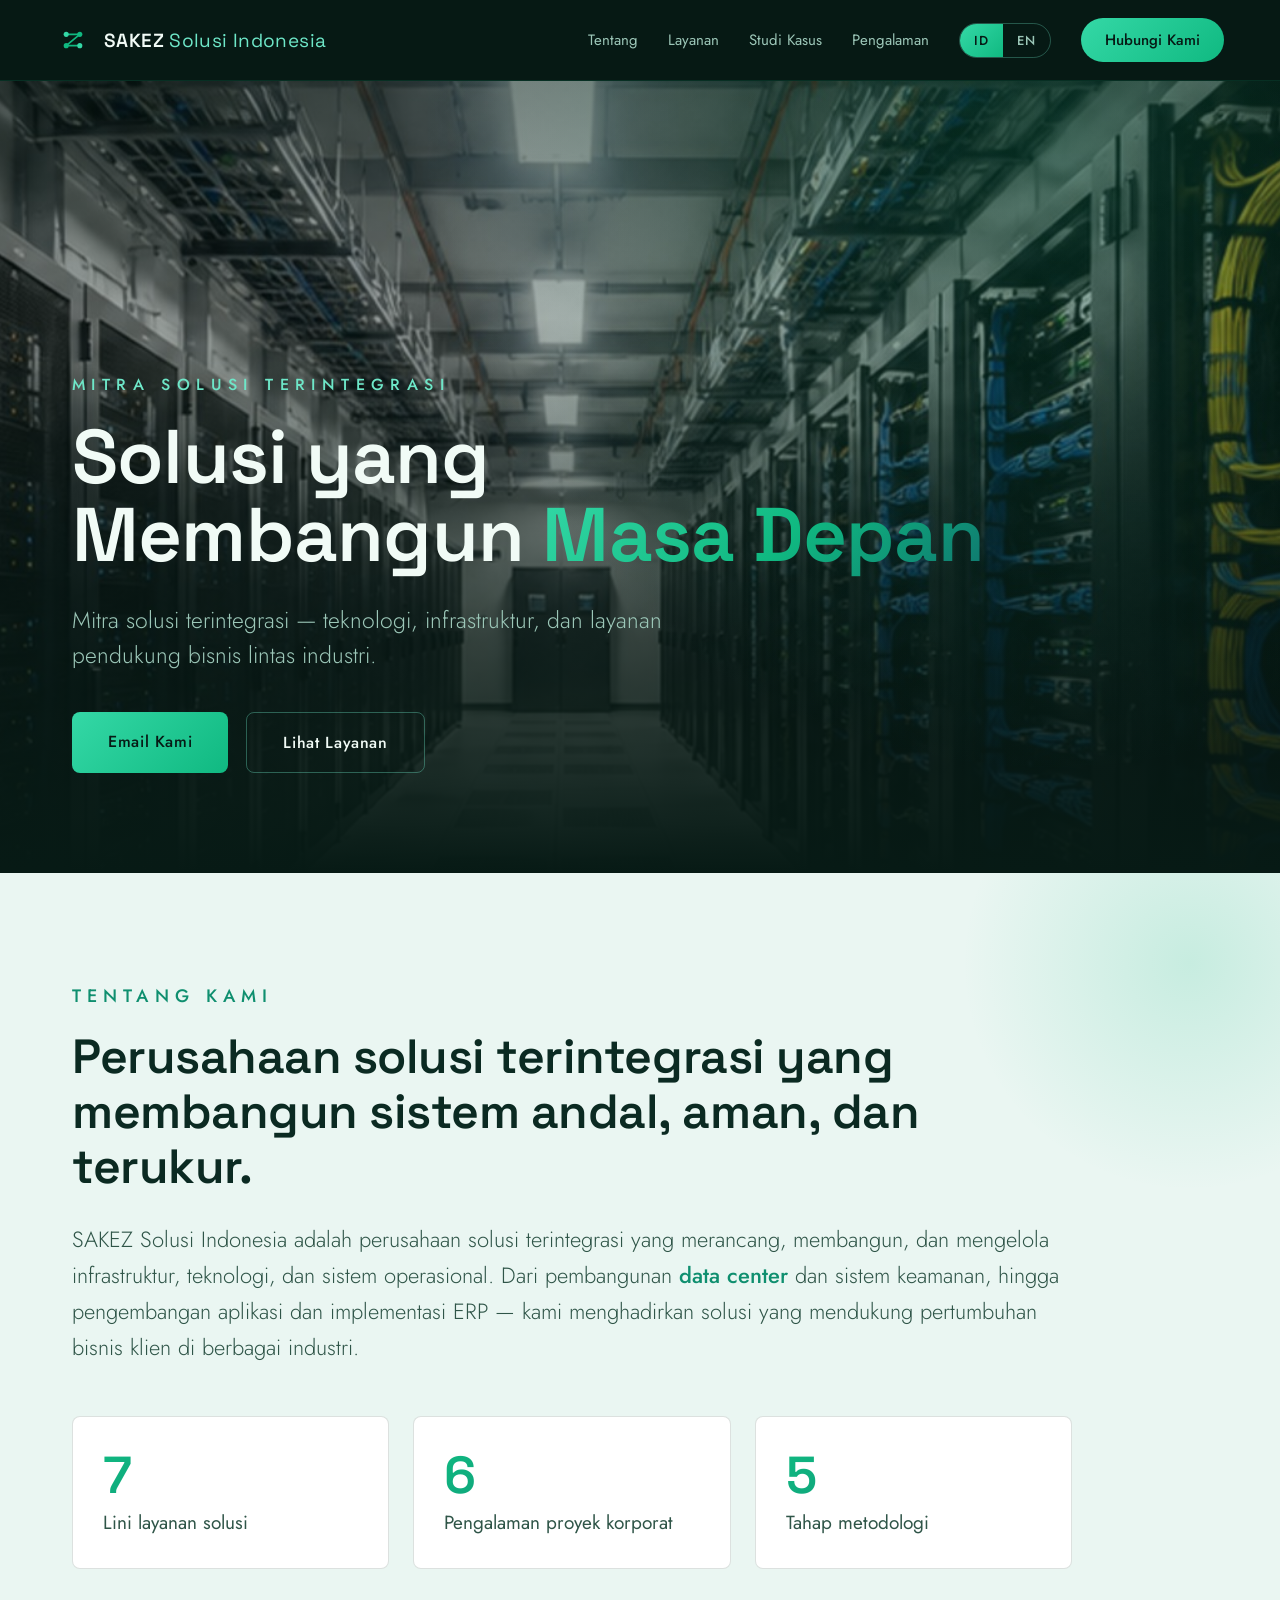
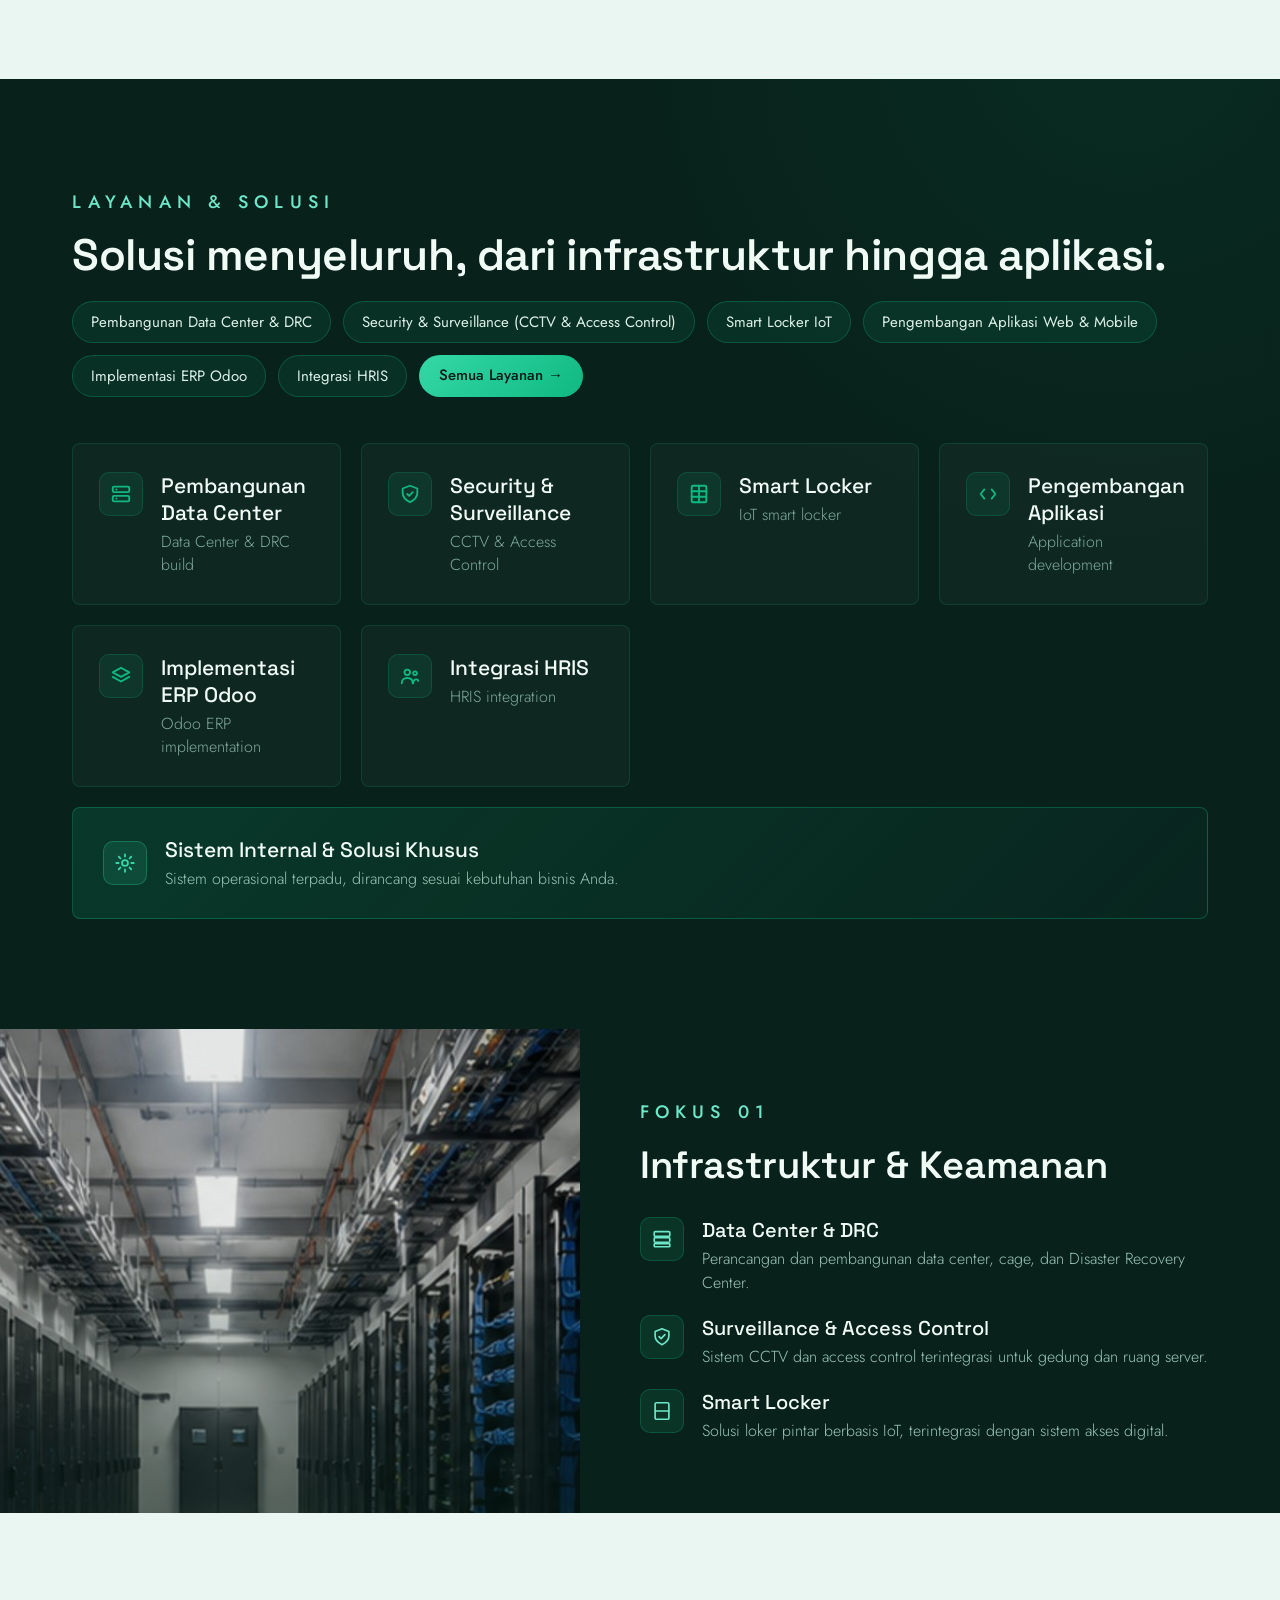
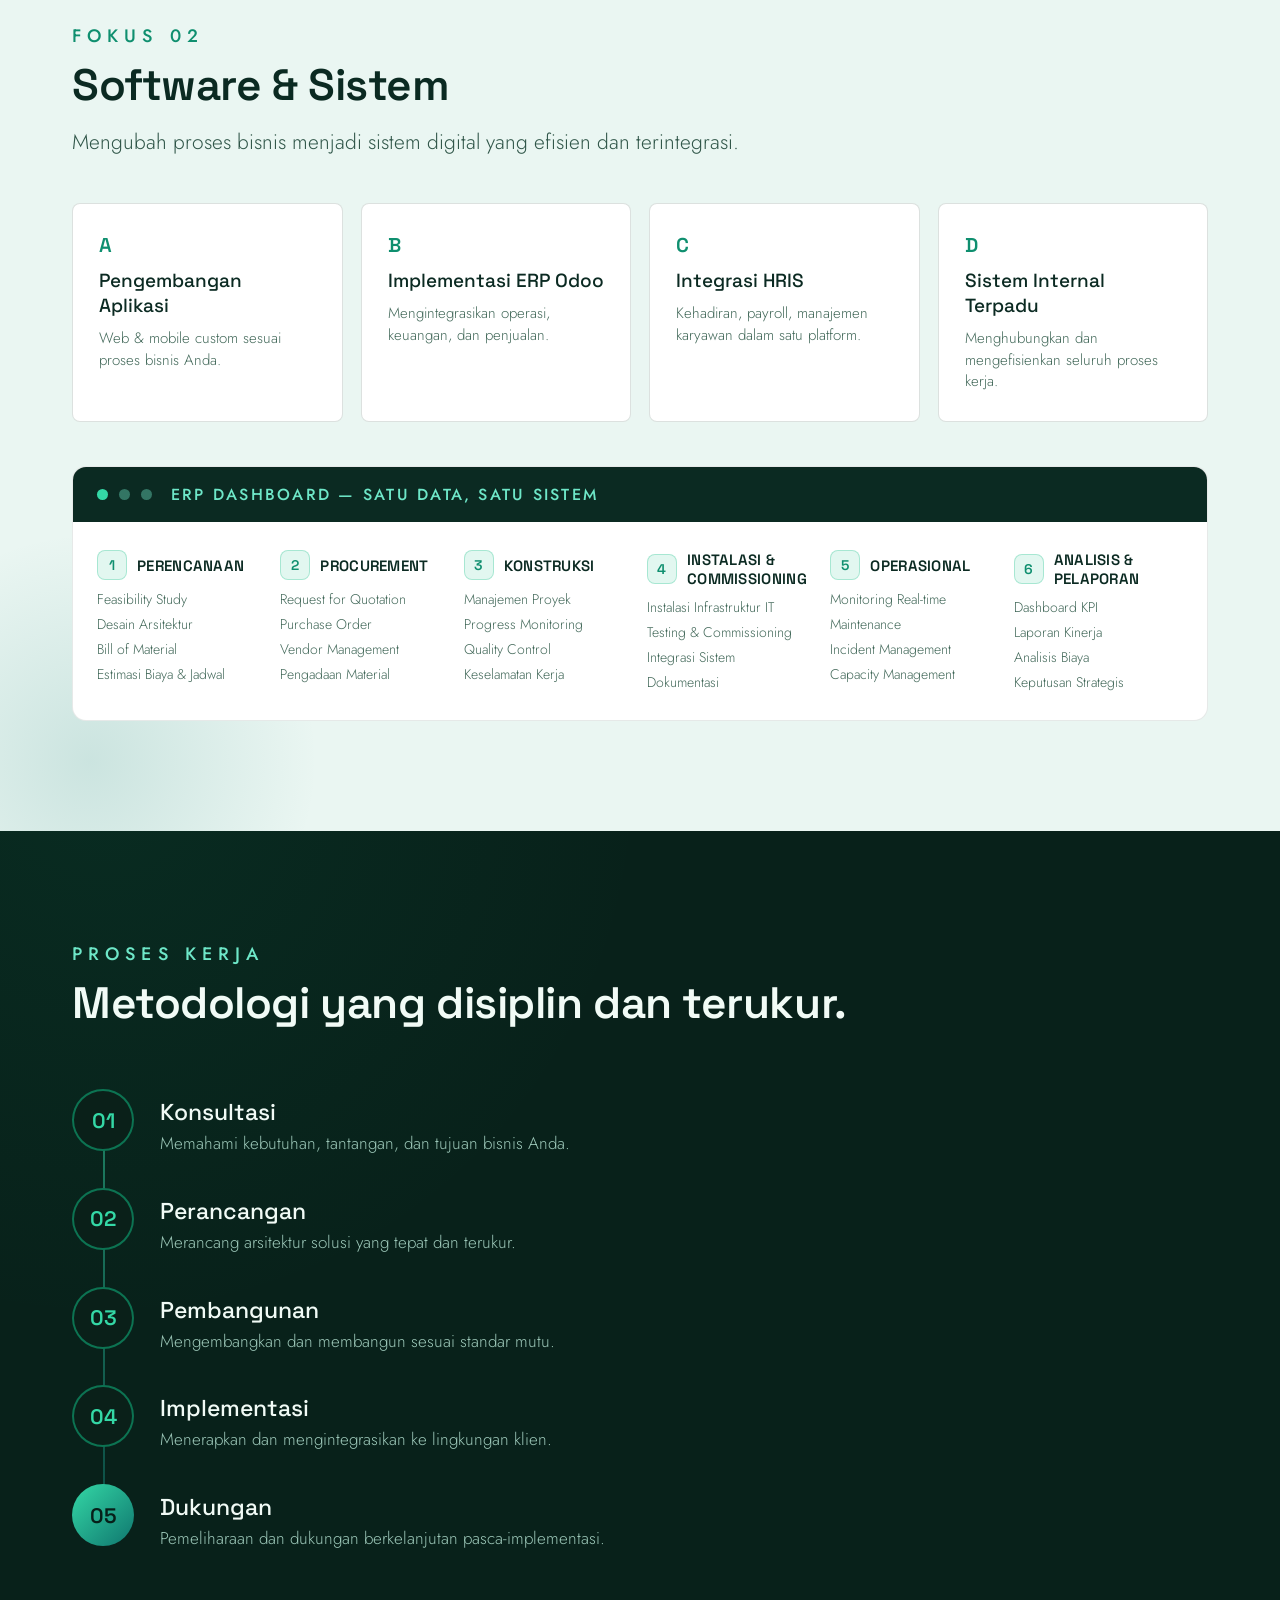
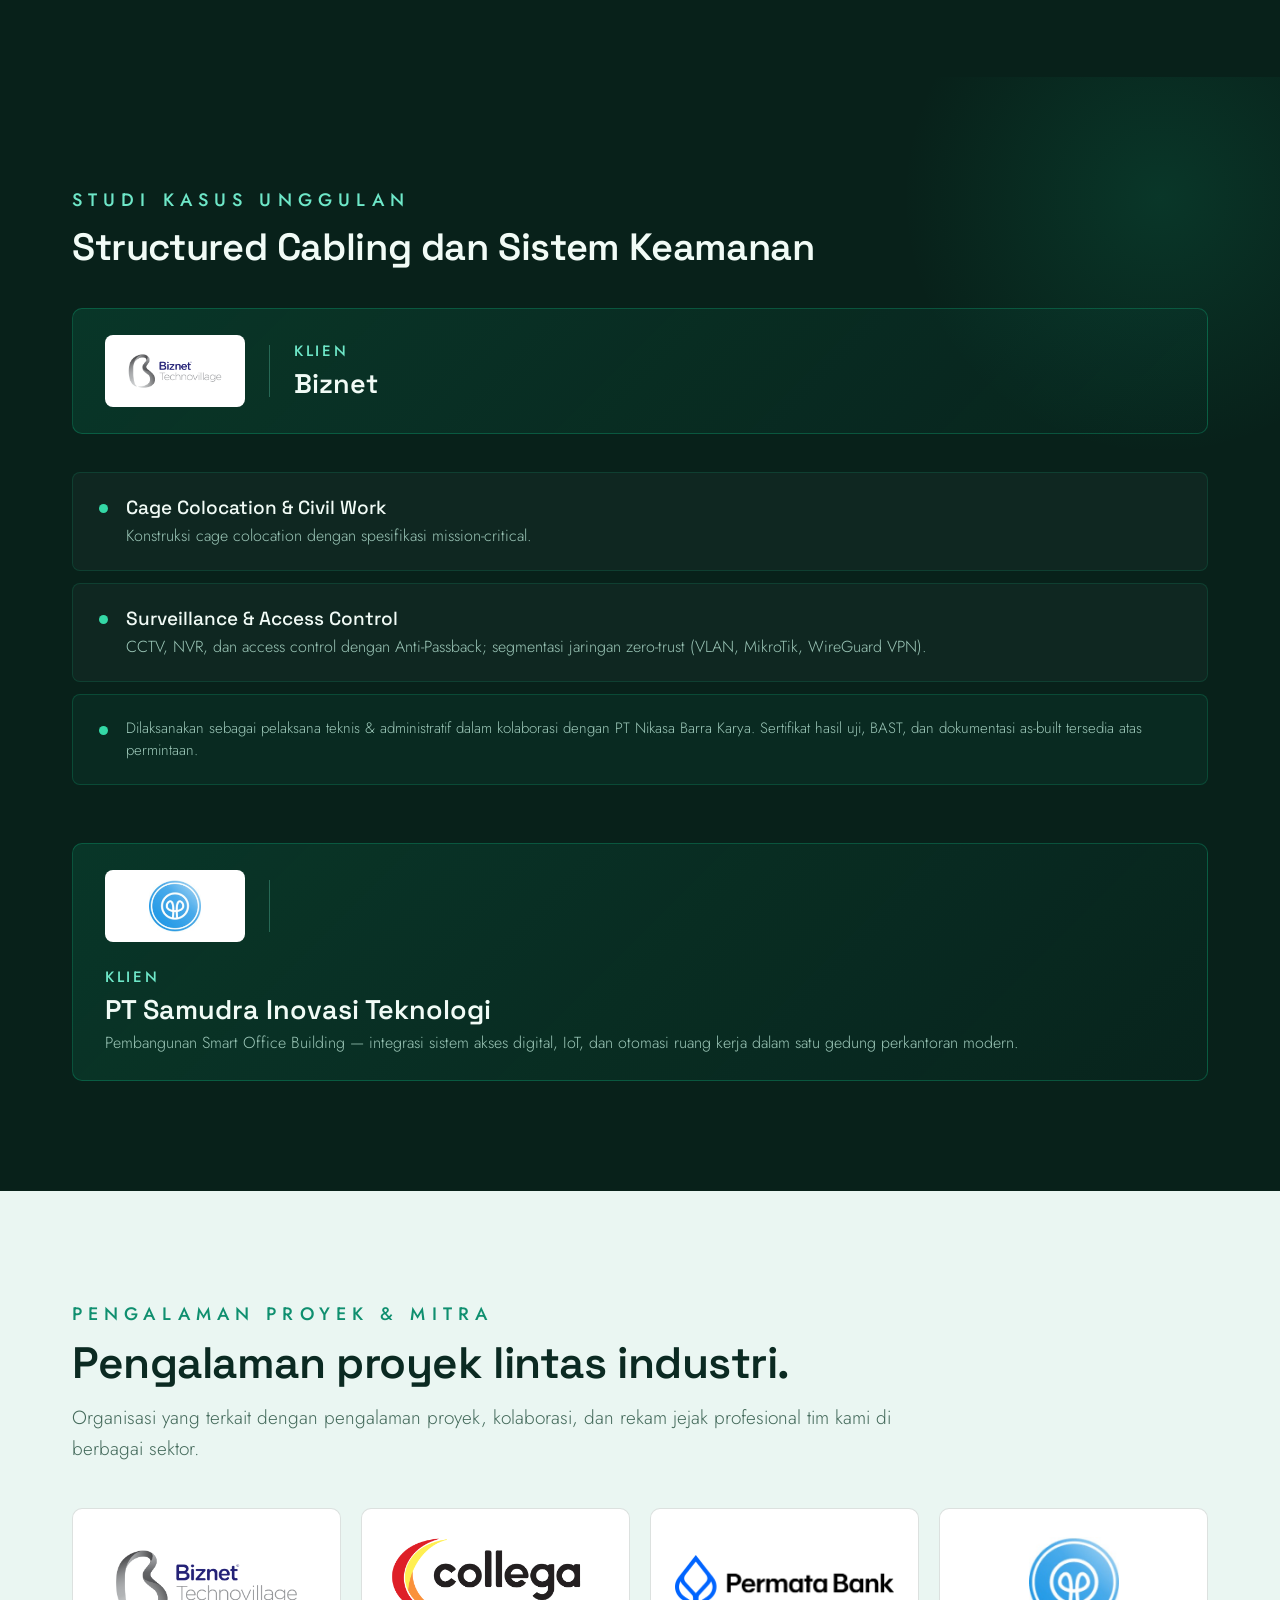
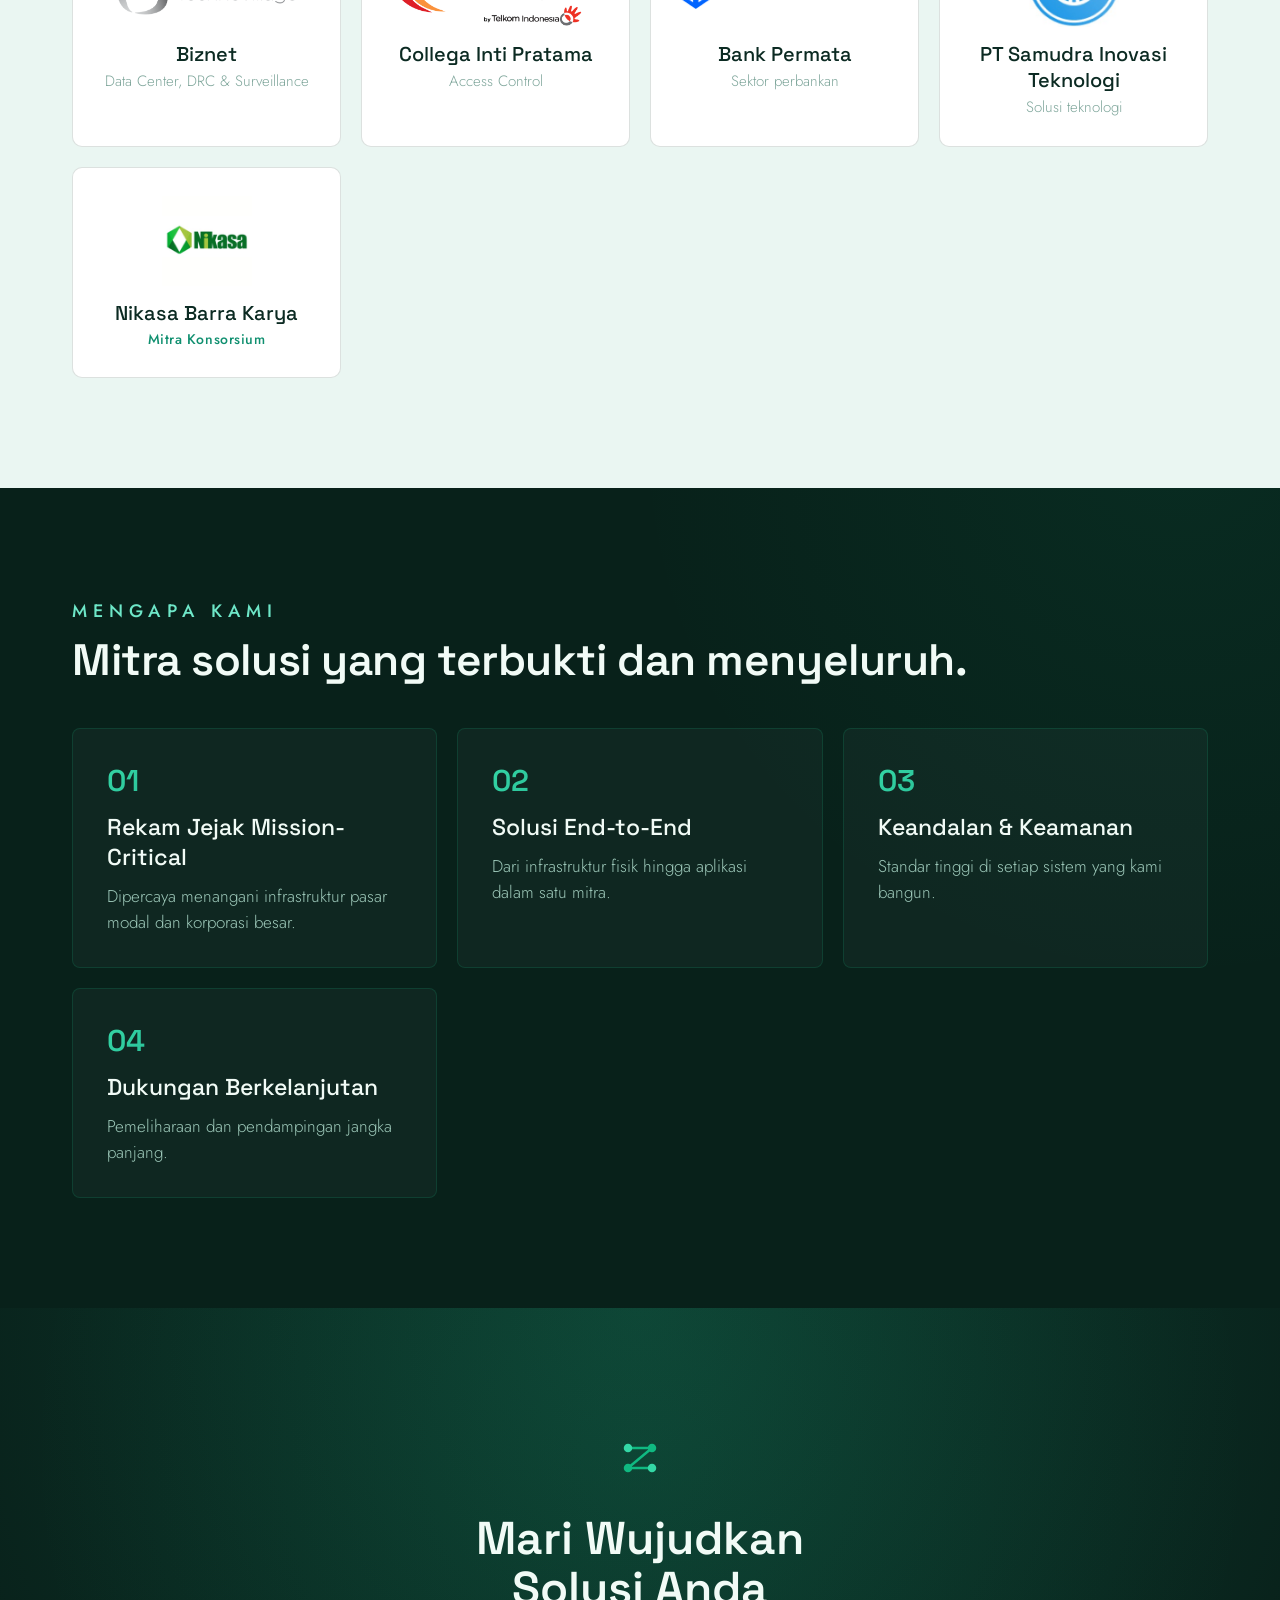
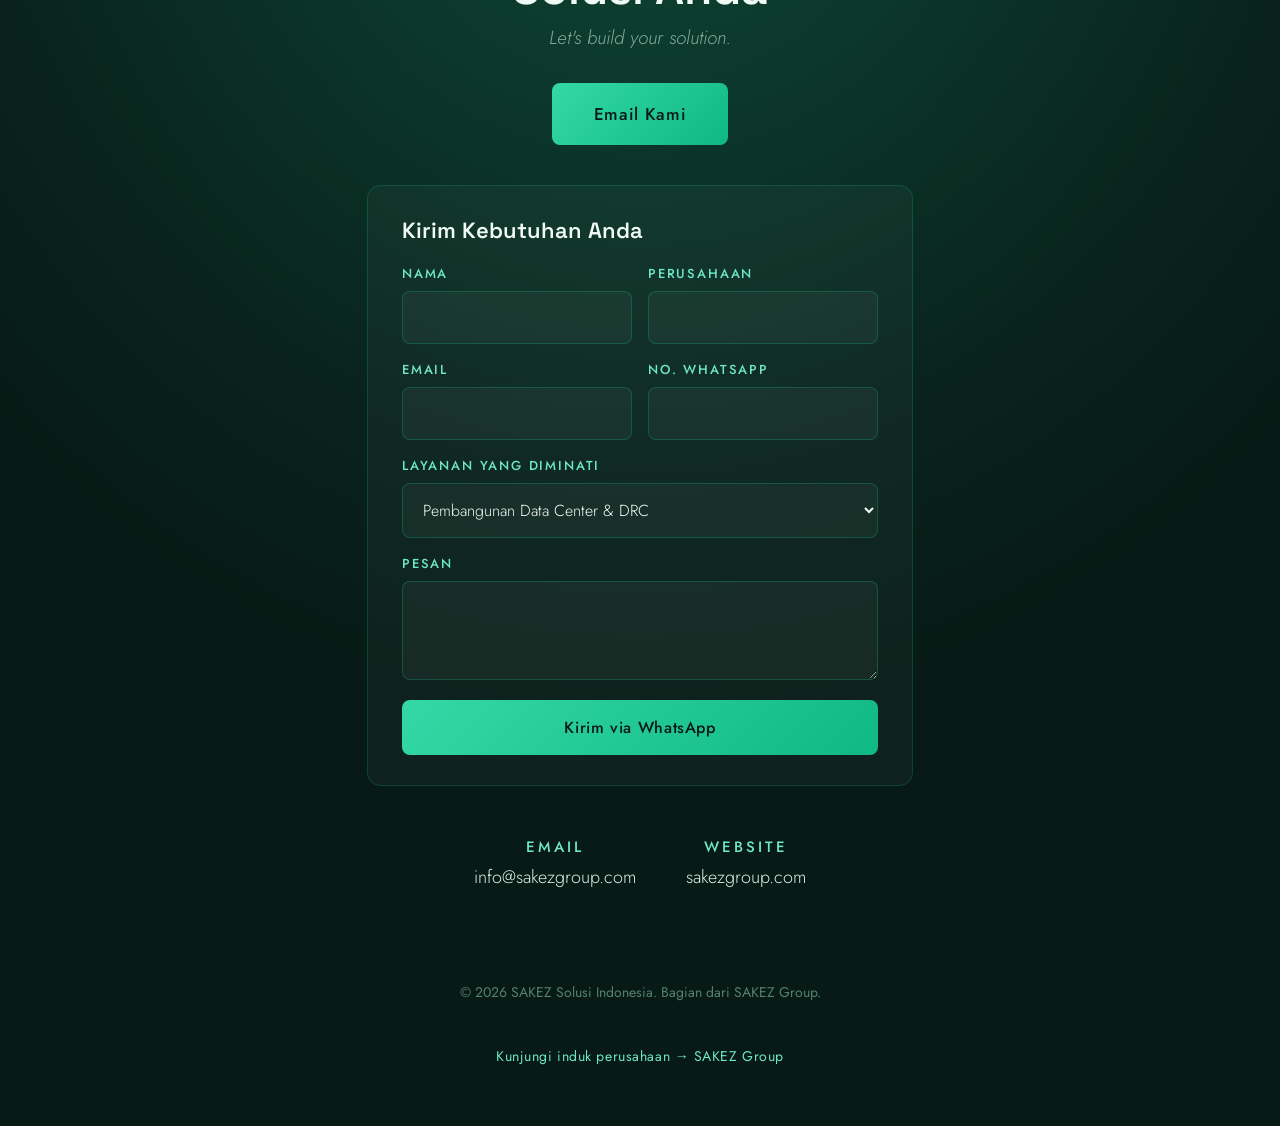
==== commit f9366297: "update after audit" ====
--- a/index.html
+++ b/index.html
@@ -3,9 +3,13 @@
 <html lang="id">
 <head>
 <meta charset="utf-8"/>
+<!-- Google Analytics 4 (GA4) -->
+<script async src="https://www.googletagmanager.com/gtag/js?id=G-RF2HKJV1LW"></script>
+<script>window.dataLayer=window.dataLayer||[];function gtag(){dataLayer.push(arguments);}gtag('js',new Date());gtag('config','G-RF2HKJV1LW');</script>
 <meta content="width=device-width, initial-scale=1" name="viewport"/>
 <title>SAKEZ Solusi Indonesia — Mitra Solusi Terintegrasi</title>
 <meta content="SAKEZ Solusi Indonesia — perusahaan solusi terintegrasi: data center, keamanan, aplikasi, ERP Odoo, dan sistem operasional." name="description"/>
+<meta content="index, follow, max-image-preview:large" name="robots"/>
 <link href="https://fonts.googleapis.com" rel="preconnect"/>
 <link crossorigin="" href="https://fonts.gstatic.com" rel="preconnect"/>
 <link href="https://fonts.googleapis.com/css2?family=Space+Grotesk:wght@400;500;600;700&amp;family=Jost:wght@300;400;500;600&amp;display=swap" rel="stylesheet"/>
@@ -19,7 +23,7 @@
   .lang-switch button{font-family:'Jost',sans-serif; font-weight:500; font-size:13px; letter-spacing:0.08em; padding:7px 14px; background:transparent; color:#9CC7B8; border:0; cursor:pointer; transition:background .18s,color .18s;}
   .lang-switch button.is-active{background:linear-gradient(135deg,#34D8A6,#10B981); color:#071A15;}
 </style>
-<link href="https://solusi.sakezgroup.com/" rel="canonical"/><meta content="website" property="og:type"/><meta content="id_ID" property="og:locale"/><meta content="SAKEZ Solusi Indonesia | Mitra Solusi Terintegrasi" property="og:title"/><meta content="Solusi terintegrasi untuk data center, security system, infrastruktur IT, software, ERP, dan sistem operasional bisnis." property="og:description"/><meta content="https://solusi.sakezgroup.com/" property="og:url"/><meta content="https://solusi.sakezgroup.com/assets/web-hero-datacenter.jpeg" property="og:image"/><meta content="summary_large_image" name="twitter:card"/><meta content="#071A15" name="theme-color"/><link href="site.webmanifest" rel="manifest"/><link href="assets/css/main.css" rel="stylesheet"/><script type="application/ld+json">{"@context":"https://schema.org","@type":"Organization","@id":"https://solusi.sakezgroup.com/#organization","name":"PT SAKEZ Solusi Indonesia","alternateName":"SAKEZ Solusi Indonesia","url":"https://solusi.sakezgroup.com/","description":"Perusahaan solusi terintegrasi di Indonesia: pembangunan data center dan DRC, security & surveillance, smart locker IoT, pengembangan aplikasi, implementasi ERP Odoo, dan integrasi HRIS.","email":"info@sakezgroup.com","areaServed":{"@type":"Country","name":"Indonesia"},"parentOrganization":{"@id":"https://sakezgroup.com/#organization"},"contactPoint":[{"@type":"ContactPoint","contactType":"sales","email":"info@sakezgroup.com","telephone":"+6285280089533","availableLanguage":["id","en"],"areaServed":"ID"}],"knowsAbout":["Pembangunan Data Center","Disaster Recovery Center","Structured Cabling","Security & Surveillance System","Access Control","Smart Locker IoT","Pengembangan Aplikasi Web dan Mobile","Implementasi ERP Odoo","Integrasi HRIS"],"hasOfferCatalog":{"@type":"OfferCatalog","name":"Layanan Solusi Terintegrasi","itemListElement":[{"@type":"Offer","itemOffered":{"@type":"Service","name":"Jasa Pembangunan Data Center & DRC","url":"https://solusi.sakezgroup.com/layanan/pembangunan-data-center/","serviceType":"Pembangunan Data Center","provider":{"@id":"https://solusi.sakezgroup.com/#organization"},"areaServed":{"@type":"Country","name":"Indonesia"}}},{"@type":"Offer","itemOffered":{"@type":"Service","name":"Jasa Security & Surveillance","url":"https://solusi.sakezgroup.com/layanan/security-surveillance/","serviceType":"Sistem Keamanan dan Surveillance","provider":{"@id":"https://solusi.sakezgroup.com/#organization"},"areaServed":{"@type":"Country","name":"Indonesia"}}},{"@type":"Offer","itemOffered":{"@type":"Service","name":"Smart Locker IoT","url":"https://solusi.sakezgroup.com/layanan/smart-locker/","serviceType":"Smart Locker IoT","provider":{"@id":"https://solusi.sakezgroup.com/#organization"},"areaServed":{"@type":"Country","name":"Indonesia"}}},{"@type":"Offer","itemOffered":{"@type":"Service","name":"Jasa Pengembangan Aplikasi Web & Mobile","url":"https://solusi.sakezgroup.com/layanan/pengembangan-aplikasi/","serviceType":"Pengembangan Perangkat Lunak","provider":{"@id":"https://solusi.sakezgroup.com/#organization"},"areaServed":{"@type":"Country","name":"Indonesia"}}},{"@type":"Offer","itemOffered":{"@type":"Service","name":"Jasa Implementasi & Kustomisasi ERP Odoo","url":"https://solusi.sakezgroup.com/layanan/implementasi-erp-odoo/","serviceType":"Implementasi ERP","provider":{"@id":"https://solusi.sakezgroup.com/#organization"},"areaServed":{"@type":"Country","name":"Indonesia"}}},{"@type":"Offer","itemOffered":{"@type":"Service","name":"Jasa Integrasi HRIS","url":"https://solusi.sakezgroup.com/layanan/integrasi-hris/","serviceType":"Integrasi Sistem HRIS","provider":{"@id":"https://solusi.sakezgroup.com/#organization"},"areaServed":{"@type":"Country","name":"Indonesia"}}}]},"sameAs":[]}</script><script type="application/ld+json">{"@context":"https://schema.org","@type":"WebSite","name":"SAKEZ Solusi Indonesia","url":"https://solusi.sakezgroup.com/","inLanguage":"id-ID"}</script></head>
+<link href="https://solusi.sakezgroup.com/" rel="canonical"/><meta content="website" property="og:type"/><meta content="id_ID" property="og:locale"/><meta content="SAKEZ Solusi Indonesia | Mitra Solusi Terintegrasi" property="og:title"/><meta content="Solusi terintegrasi untuk data center, security system, infrastruktur IT, software, ERP, dan sistem operasional bisnis." property="og:description"/><meta content="https://solusi.sakezgroup.com/" property="og:url"/><meta content="https://solusi.sakezgroup.com/assets/web-hero-datacenter.jpeg" property="og:image"/><meta content="1200" property="og:image:width"/><meta content="630" property="og:image:height"/><meta content="summary_large_image" name="twitter:card"/><meta content="https://solusi.sakezgroup.com/assets/web-hero-datacenter.jpeg" name="twitter:image"/><meta content="#071A15" name="theme-color"/><link href="site.webmanifest" rel="manifest"/><link href="assets/css/main.css" rel="stylesheet"/><script type="application/ld+json">{"@context":"https://schema.org","@type":"Organization","@id":"https://solusi.sakezgroup.com/#organization","name":"PT SAKEZ Solusi Indonesia","alternateName":"SAKEZ Solusi Indonesia","url":"https://solusi.sakezgroup.com/","description":"Perusahaan solusi terintegrasi di Indonesia: pembangunan data center dan DRC, security & surveillance, smart locker IoT, pengembangan aplikasi, implementasi ERP Odoo, dan integrasi HRIS.","email":"info@sakezgroup.com","areaServed":{"@type":"Country","name":"Indonesia"},"parentOrganization":{"@id":"https://sakezgroup.com/#organization"},"contactPoint":[{"@type":"ContactPoint","contactType":"sales","email":"info@sakezgroup.com","telephone":"+6285280089533","availableLanguage":["id","en"],"areaServed":"ID"}],"knowsAbout":["Pembangunan Data Center","Disaster Recovery Center","Structured Cabling","Security & Surveillance System","Access Control","Smart Locker IoT","Pengembangan Aplikasi Web dan Mobile","Implementasi ERP Odoo","Integrasi HRIS"],"hasOfferCatalog":{"@type":"OfferCatalog","name":"Layanan Solusi Terintegrasi","itemListElement":[{"@type":"Offer","itemOffered":{"@type":"Service","name":"Jasa Pembangunan Data Center & DRC","url":"https://solusi.sakezgroup.com/layanan/pembangunan-data-center/","serviceType":"Pembangunan Data Center","provider":{"@id":"https://solusi.sakezgroup.com/#organization"},"areaServed":{"@type":"Country","name":"Indonesia"}}},{"@type":"Offer","itemOffered":{"@type":"Service","name":"Jasa Security & Surveillance","url":"https://solusi.sakezgroup.com/layanan/security-surveillance/","serviceType":"Sistem Keamanan dan Surveillance","provider":{"@id":"https://solusi.sakezgroup.com/#organization"},"areaServed":{"@type":"Country","name":"Indonesia"}}},{"@type":"Offer","itemOffered":{"@type":"Service","name":"Smart Locker IoT","url":"https://solusi.sakezgroup.com/layanan/smart-locker/","serviceType":"Smart Locker IoT","provider":{"@id":"https://solusi.sakezgroup.com/#organization"},"areaServed":{"@type":"Country","name":"Indonesia"}}},{"@type":"Offer","itemOffered":{"@type":"Service","name":"Jasa Pengembangan Aplikasi Web & Mobile","url":"https://solusi.sakezgroup.com/layanan/pengembangan-aplikasi/","serviceType":"Pengembangan Perangkat Lunak","provider":{"@id":"https://solusi.sakezgroup.com/#organization"},"areaServed":{"@type":"Country","name":"Indonesia"}}},{"@type":"Offer","itemOffered":{"@type":"Service","name":"Jasa Implementasi & Kustomisasi ERP Odoo","url":"https://solusi.sakezgroup.com/layanan/implementasi-erp-odoo/","serviceType":"Implementasi ERP","provider":{"@id":"https://solusi.sakezgroup.com/#organization"},"areaServed":{"@type":"Country","name":"Indonesia"}}},{"@type":"Offer","itemOffered":{"@type":"Service","name":"Jasa Integrasi HRIS","url":"https://solusi.sakezgroup.com/layanan/integrasi-hris/","serviceType":"Integrasi Sistem HRIS","provider":{"@id":"https://solusi.sakezgroup.com/#organization"},"areaServed":{"@type":"Country","name":"Indonesia"}}}]},"sameAs":[]}</script><script type="application/ld+json">{"@context":"https://schema.org","@type":"WebSite","name":"SAKEZ Solusi Indonesia","url":"https://solusi.sakezgroup.com/","inLanguage":"id-ID"}</script></head>
 <body><a class="skip-link" href="#main-content" data-i18n="skip">Lewati ke konten utama</a><nav class="site-nav" style="position:sticky; top:0; z-index:50; display:flex; align-items:center; justify-content:space-between; padding:18px 56px; background:rgba(7,26,21,0.92); backdrop-filter:blur(8px); border-bottom:1px solid rgba(16,185,129,0.14);">
 <div class="nav-brand" style="display:flex; align-items:center; gap:14px;">
 <svg aria-label="SAKEZ Solusi Indonesia mark" fill="none" height="34" viewbox="0 0 120 120" width="34">
@@ -67,8 +71,8 @@
 </div>
 <div style="display:grid; grid-template-columns:repeat(auto-fit,minmax(240px,1fr)); gap:24px; position:relative; max-width:1000px;">
 <div style="display:flex; flex-direction:column; gap:8px; padding:32px 30px; background:#fff; border:1px solid rgba(11,42,34,0.14); border-radius:8px;"><span style="font-family:'Space Grotesk',sans-serif; font-weight:600; font-size:52px; line-height:1; background:linear-gradient(135deg,#10B981,#0F766E); -webkit-background-clip:text; background-clip:text; color:transparent;">7</span><span style="font-family:'Jost',sans-serif; font-weight:400; font-size:19px; color:#2F5548;" data-i18n="stat1">Lini layanan solusi</span></div>
-<div style="display:flex; flex-direction:column; gap:8px; padding:32px 30px; background:#fff; border:1px solid rgba(11,42,34,0.14); border-radius:8px;"><span style="font-family:'Space Grotesk',sans-serif; font-weight:600; font-size:52px; line-height:1; background:linear-gradient(135deg,#10B981,#0F766E); -webkit-background-clip:text; background-clip:text; color:transparent;">6+</span><span style="font-family:'Jost',sans-serif; font-weight:400; font-size:19px; color:#2F5548;" data-i18n="stat2">Corporate Project Experiences</span></div>
-<div style="display:flex; flex-direction:column; gap:8px; padding:32px 30px; background:#fff; border:1px solid rgba(11,42,34,0.14); border-radius:8px;"><span style="font-family:'Space Grotesk',sans-serif; font-weight:600; font-size:52px; line-height:1; background:linear-gradient(135deg,#10B981,#0F766E); -webkit-background-clip:text; background-clip:text; color:transparent;">24·7</span><span style="font-family:'Jost',sans-serif; font-weight:400; font-size:19px; color:#2F5548;" data-i18n="stat3">Komitmen dukungan</span></div>
+<div style="display:flex; flex-direction:column; gap:8px; padding:32px 30px; background:#fff; border:1px solid rgba(11,42,34,0.14); border-radius:8px;"><span style="font-family:'Space Grotesk',sans-serif; font-weight:600; font-size:52px; line-height:1; background:linear-gradient(135deg,#10B981,#0F766E); -webkit-background-clip:text; background-clip:text; color:transparent;">6</span><span style="font-family:'Jost',sans-serif; font-weight:400; font-size:19px; color:#2F5548;" data-i18n="stat2">Pengalaman proyek korporat</span></div>
+<div style="display:flex; flex-direction:column; gap:8px; padding:32px 30px; background:#fff; border:1px solid rgba(11,42,34,0.14); border-radius:8px;"><span style="font-family:'Space Grotesk',sans-serif; font-weight:600; font-size:52px; line-height:1; background:linear-gradient(135deg,#10B981,#0F766E); -webkit-background-clip:text; background-clip:text; color:transparent;">5</span><span style="font-family:'Jost',sans-serif; font-weight:400; font-size:19px; color:#2F5548;" data-i18n="stat3">Tahap metodologi</span></div>
 </div>
 </section>
 <!-- SERVICES -->
@@ -149,7 +153,7 @@
 <div style="position:absolute; top:-140px; right:-140px; width:520px; height:520px; border-radius:999px; background:radial-gradient(circle, rgba(16,185,129,0.14), transparent 70%);"></div>
 <div style="display:flex; flex-direction:column; gap:12px; position:relative;">
 <p style="font-family:'Jost',sans-serif; font-weight:500; font-size:18px; letter-spacing:0.34em; text-transform:uppercase; color:#6EE7C8; margin:0;" data-i18n="caseEyebrow">Studi Kasus Unggulan</p>
-<h2 style="font-family:'Space Grotesk',sans-serif; font-weight:600; font-size:38px; line-height:1.18; letter-spacing:-0.01em; color:#F1FBF6; margin:0; max-width:820px;" data-i18n="caseTitle">Structured dan Sistem Keamanan</h2>
+<h2 style="font-family:'Space Grotesk',sans-serif; font-weight:600; font-size:38px; line-height:1.18; letter-spacing:-0.01em; color:#F1FBF6; margin:0; max-width:820px;" data-i18n="caseTitle">Structured Cabling dan Sistem Keamanan</h2>
 </div>
 <div style="display:flex; align-items:center; gap:24px; padding:26px 32px; background:linear-gradient(135deg, rgba(16,185,129,0.14), rgba(15,118,110,0.04)); border:1px solid rgba(16,185,129,0.3); border-radius:10px; position:relative; flex-wrap:wrap;">
 <div style="width:140px; height:72px; background:#fff; border-radius:8px; display:flex; align-items:center; justify-content:center; padding:10px 14px; flex:none;"><img alt="Logo Biznet" decoding="async" loading="lazy" src="assets/web-biznet-logo.png" style="max-width:100%; max-height:100%; object-fit:contain;"/></div>
@@ -226,16 +230,19 @@
 <button type="submit" style="grid-column:1 / -1; font-family:'Jost',sans-serif; font-weight:500; font-size:16px; letter-spacing:0.04em; color:#071A15; background:linear-gradient(135deg,#34D8A6,#10B981); border:0; padding:16px 20px; border-radius:8px; cursor:pointer;" data-i18n="formKirim">Kirim via WhatsApp</button>
 </form>
 <script>
-(function(){function bind(){var f=document.getElementById('lead-form');if(!f)return;f.addEventListener('submit',function(e){e.preventDefault();var g=function(id){var el=document.getElementById(id);return el?el.value.trim():'';};var msg='Halo SAKEZ Solusi Indonesia, saya ingin berkonsultasi.'+'\n\nNama: '+g('lf-nama')+'\nPerusahaan: '+(g('lf-perusahaan')||'-')+'\nEmail: '+(g('lf-email')||'-')+'\nNo. WhatsApp: '+(g('lf-telp')||'-')+'\nLayanan: '+g('lf-layanan')+'\nPesan: '+(g('lf-pesan')||'-');window.open('https://wa.me/6285280089533?text='+encodeURIComponent(msg),'_blank');});}
+(function(){function ev(method){try{if(typeof gtag==='function')gtag('event','generate_lead',{currency:'IDR',value:0,method:method});}catch(e){}}
+function bind(){
+  document.addEventListener('click',function(e){var a=e.target.closest&&e.target.closest('a[href^="mailto:"]');if(a)ev('email');},true);
+  var f=document.getElementById('lead-form');if(!f)return;f.addEventListener('submit',function(e){e.preventDefault();var g=function(id){var el=document.getElementById(id);return el?el.value.trim():'';};ev('form_whatsapp');var msg='Halo SAKEZ Solusi Indonesia, saya ingin berkonsultasi.'+'\n\nNama: '+g('lf-nama')+'\nPerusahaan: '+(g('lf-perusahaan')||'-')+'\nEmail: '+(g('lf-email')||'-')+'\nNo. WhatsApp: '+(g('lf-telp')||'-')+'\nLayanan: '+g('lf-layanan')+'\nPesan: '+(g('lf-pesan')||'-');window.open('https://wa.me/6285280089533?text='+encodeURIComponent(msg),'_blank');});}
 if(document.readyState!=='loading')bind();else document.addEventListener('DOMContentLoaded',bind);})();
 </script>
 <div style="display:flex; gap:50px; flex-wrap:wrap; justify-content:center; margin-top:24px;">
 <div style="display:flex; flex-direction:column; gap:6px;"><span style="font-family:'Jost',sans-serif; font-weight:500; font-size:15px; letter-spacing:0.2em; text-transform:uppercase; color:#6EE7C8;">Email</span><span style="font-family:'Jost',sans-serif; font-weight:300; font-size:18px; color:#DCEFE7;">info<span>@</span>sakezgroup.com</span></div>
-<div style="display:flex; flex-direction:column; gap:6px;"><span style="font-family:'Jost',sans-serif; font-weight:500; font-size:15px; letter-spacing:0.2em; text-transform:uppercase; color:#6EE7C8;">Website</span><span style="font-family:'Jost',sans-serif; font-weight:300; font-size:18px; color:#DCEFE7;">www.sakezgroup.com</span></div>
+<div style="display:flex; flex-direction:column; gap:6px;"><span style="font-family:'Jost',sans-serif; font-weight:500; font-size:15px; letter-spacing:0.2em; text-transform:uppercase; color:#6EE7C8;">Website</span><a href="https://sakezgroup.com/" style="font-family:'Jost',sans-serif; font-weight:300; font-size:18px; color:#DCEFE7;">sakezgroup.com</a></div>
 </div>
 </div>
 <p style="position:relative; margin:60px 0 0; font-family:'Jost',sans-serif; font-weight:400; font-size:14px; color:#55806F;" data-i18n="copyright">© 2026 SAKEZ Solusi Indonesia. Bagian dari SAKEZ Group.</p>
 <p style="position:relative; margin:12px 0 0; font-family:'Jost',sans-serif; font-weight:400; font-size:14px;"><a href="https://sakezgroup.com/" style="color:#6EE7C8; text-decoration:none; letter-spacing:0.04em;" data-i18n="backlinkGroup">Kunjungi induk perusahaan &rarr; SAKEZ Group</a></p>
 </section>
-</main><script defer="defer" src="assets/js/main.js"></script></body>
+</main><script defer="defer" src="assets/js/main.js?v=20260816d"></script></body>
 </html>
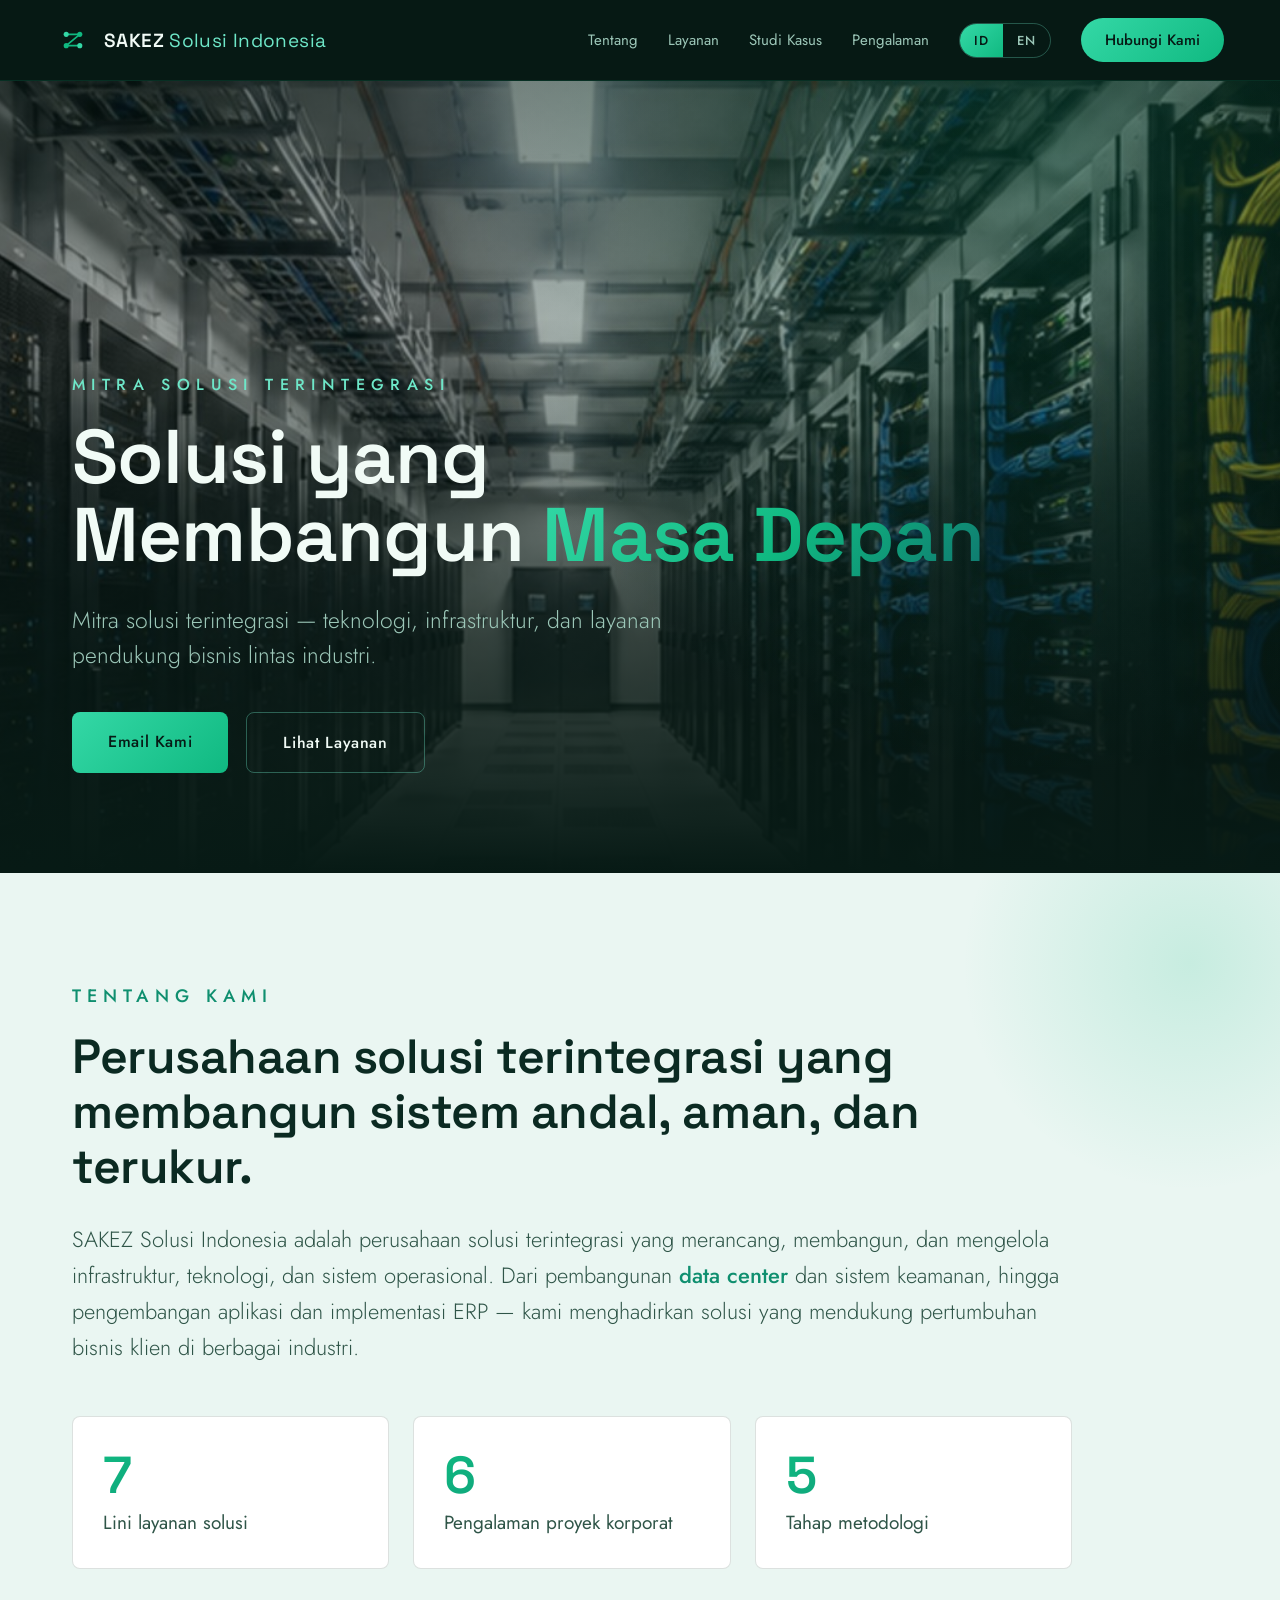
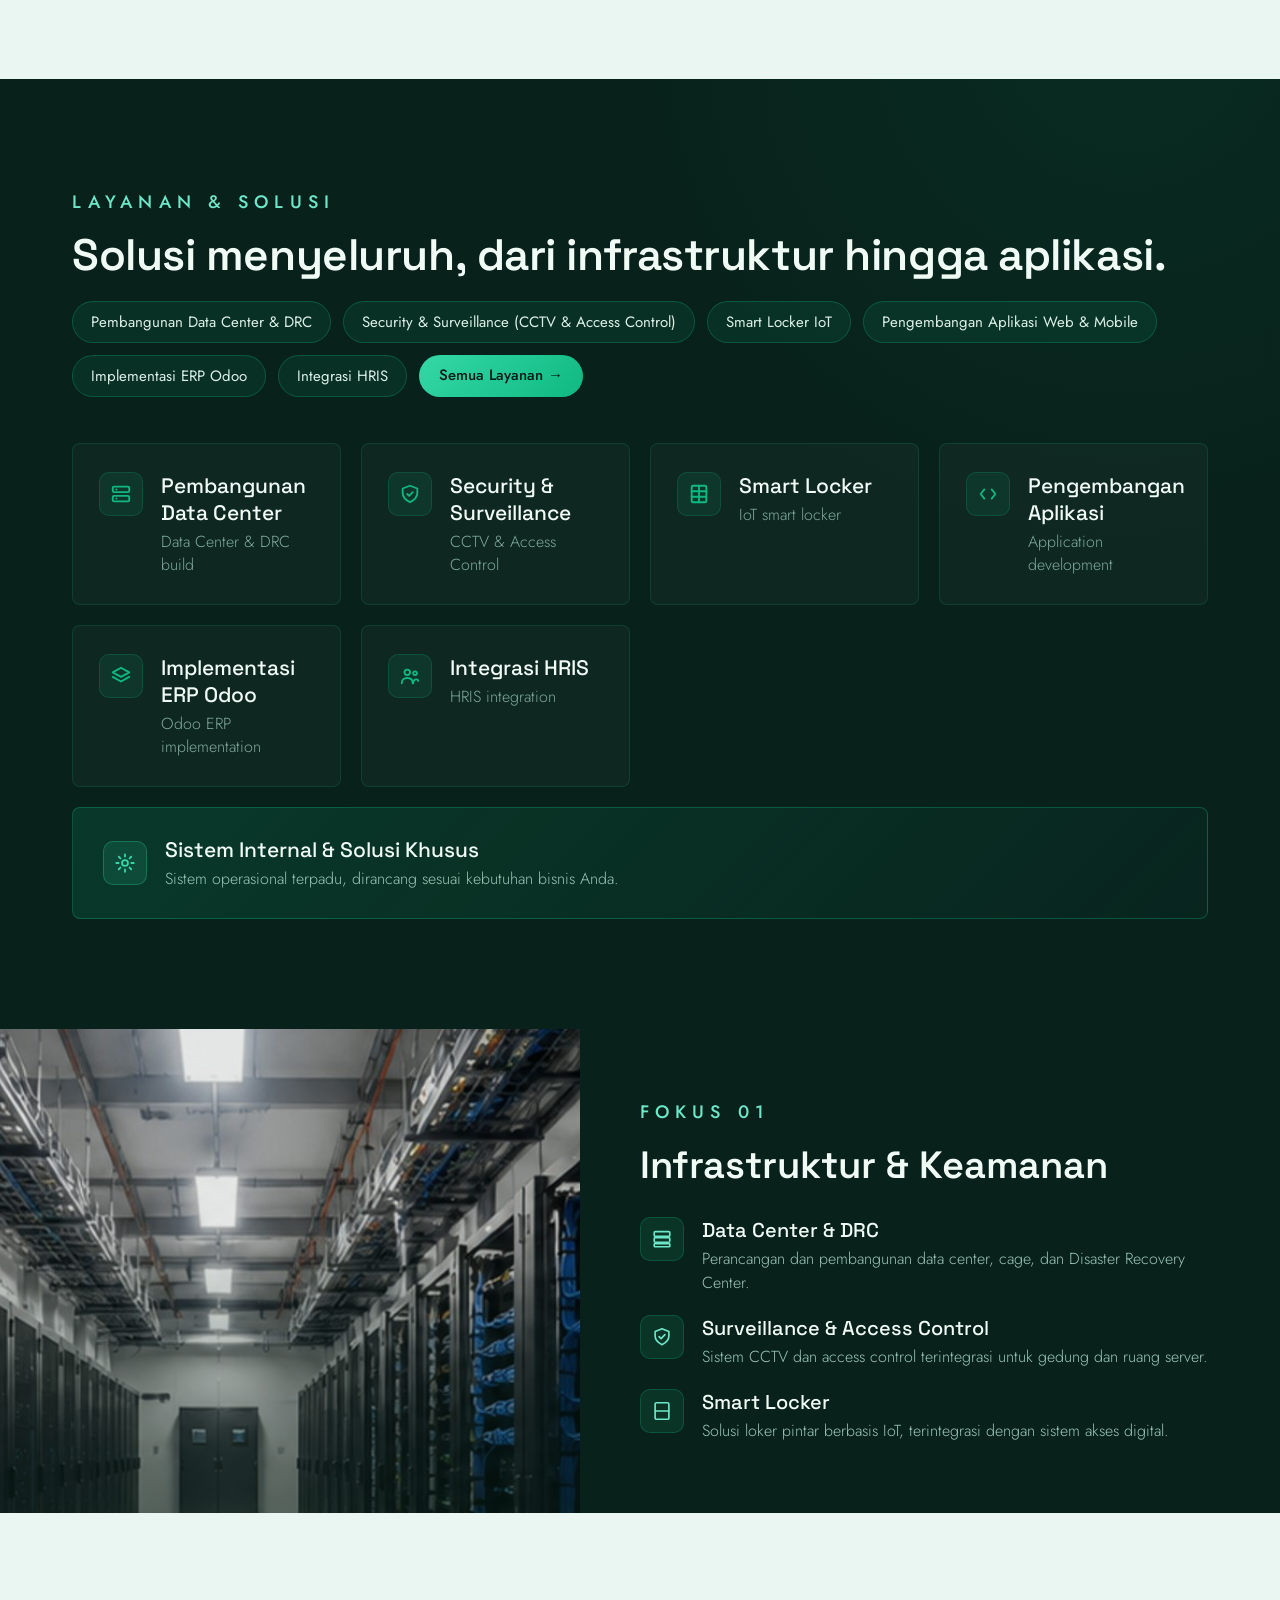
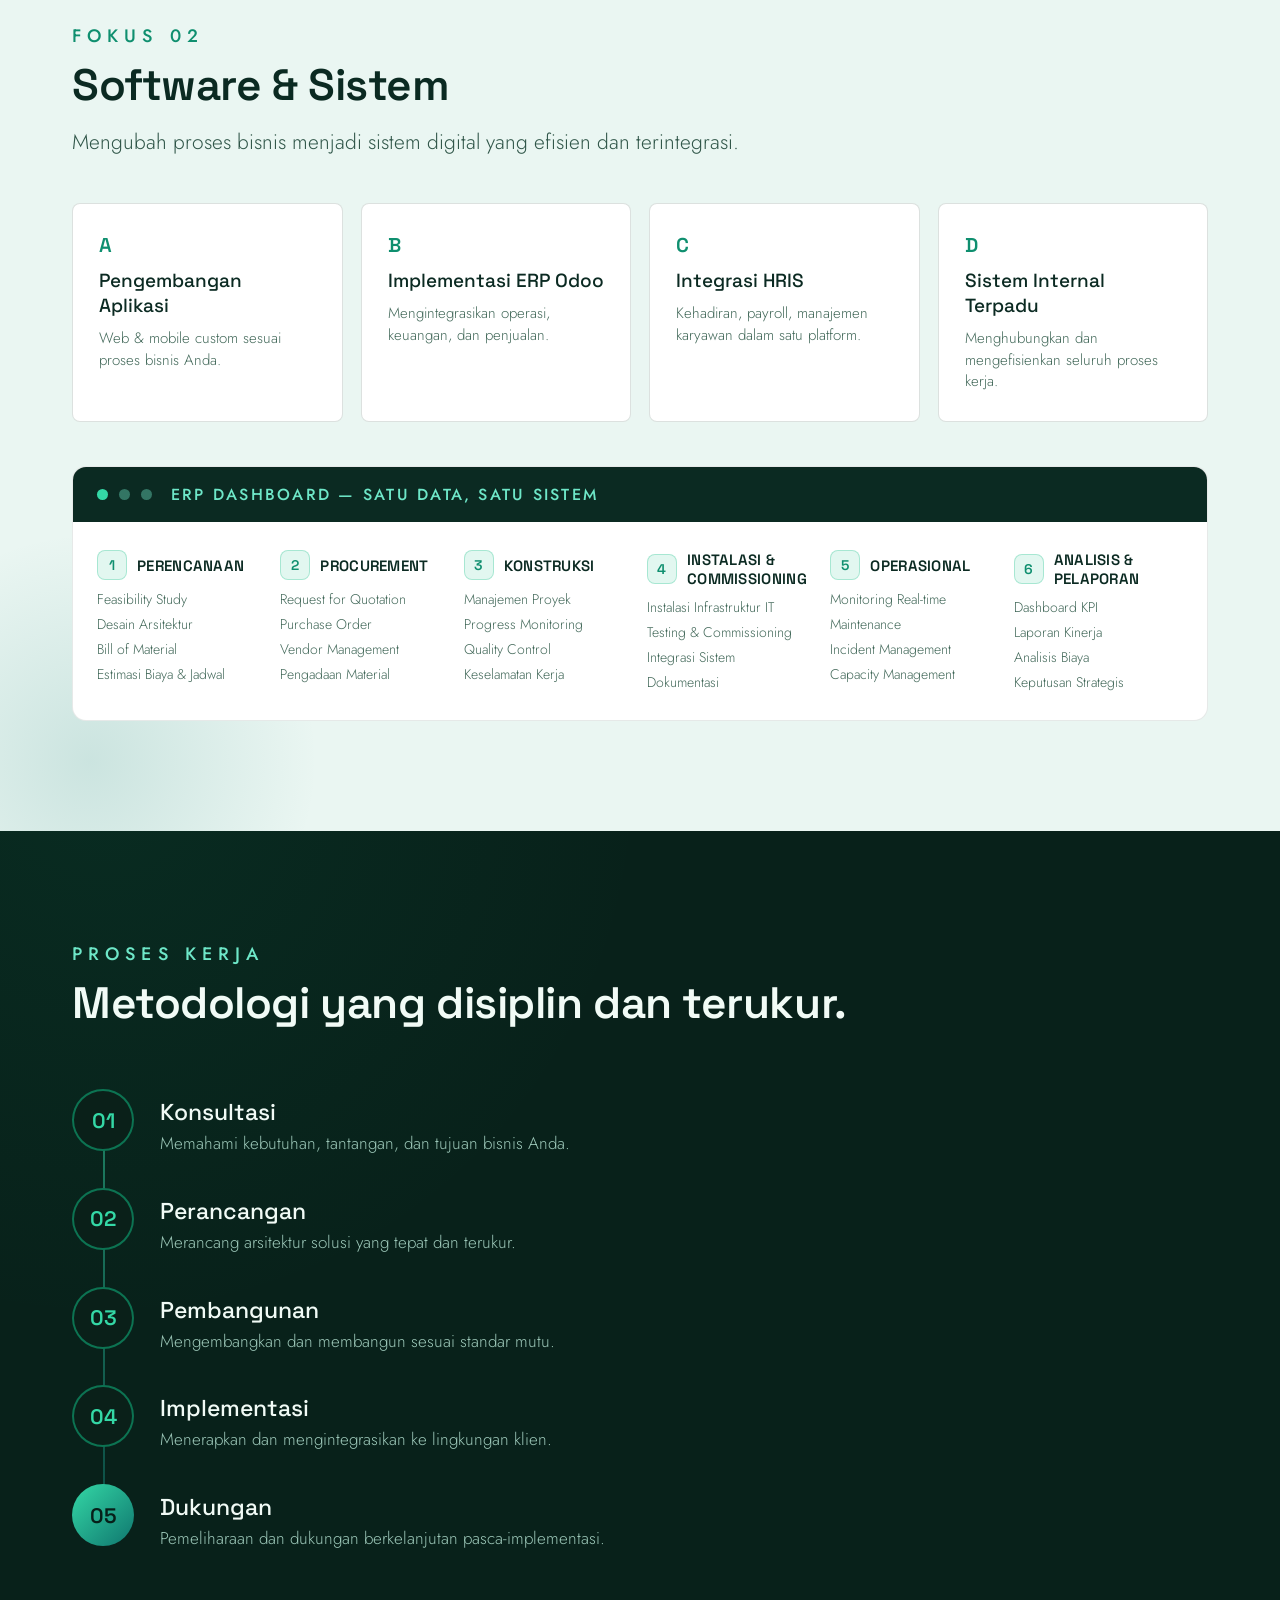
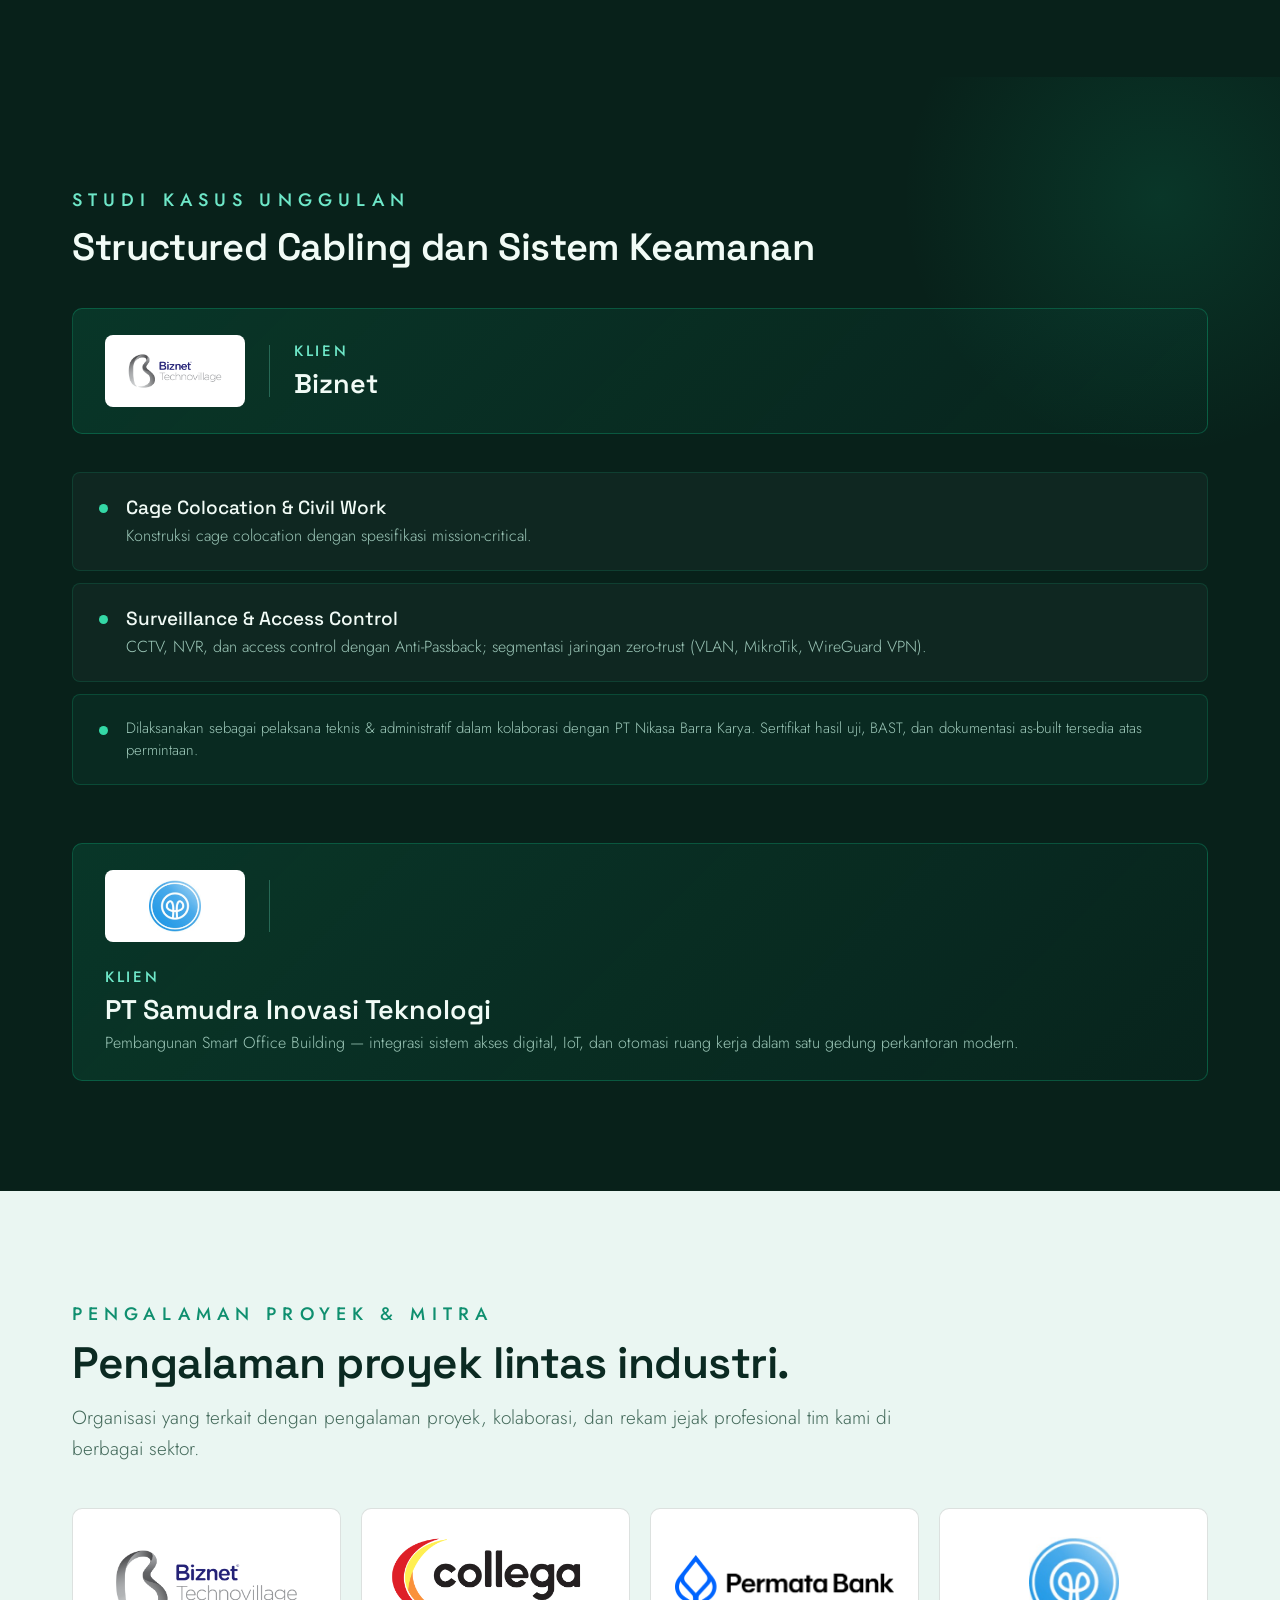
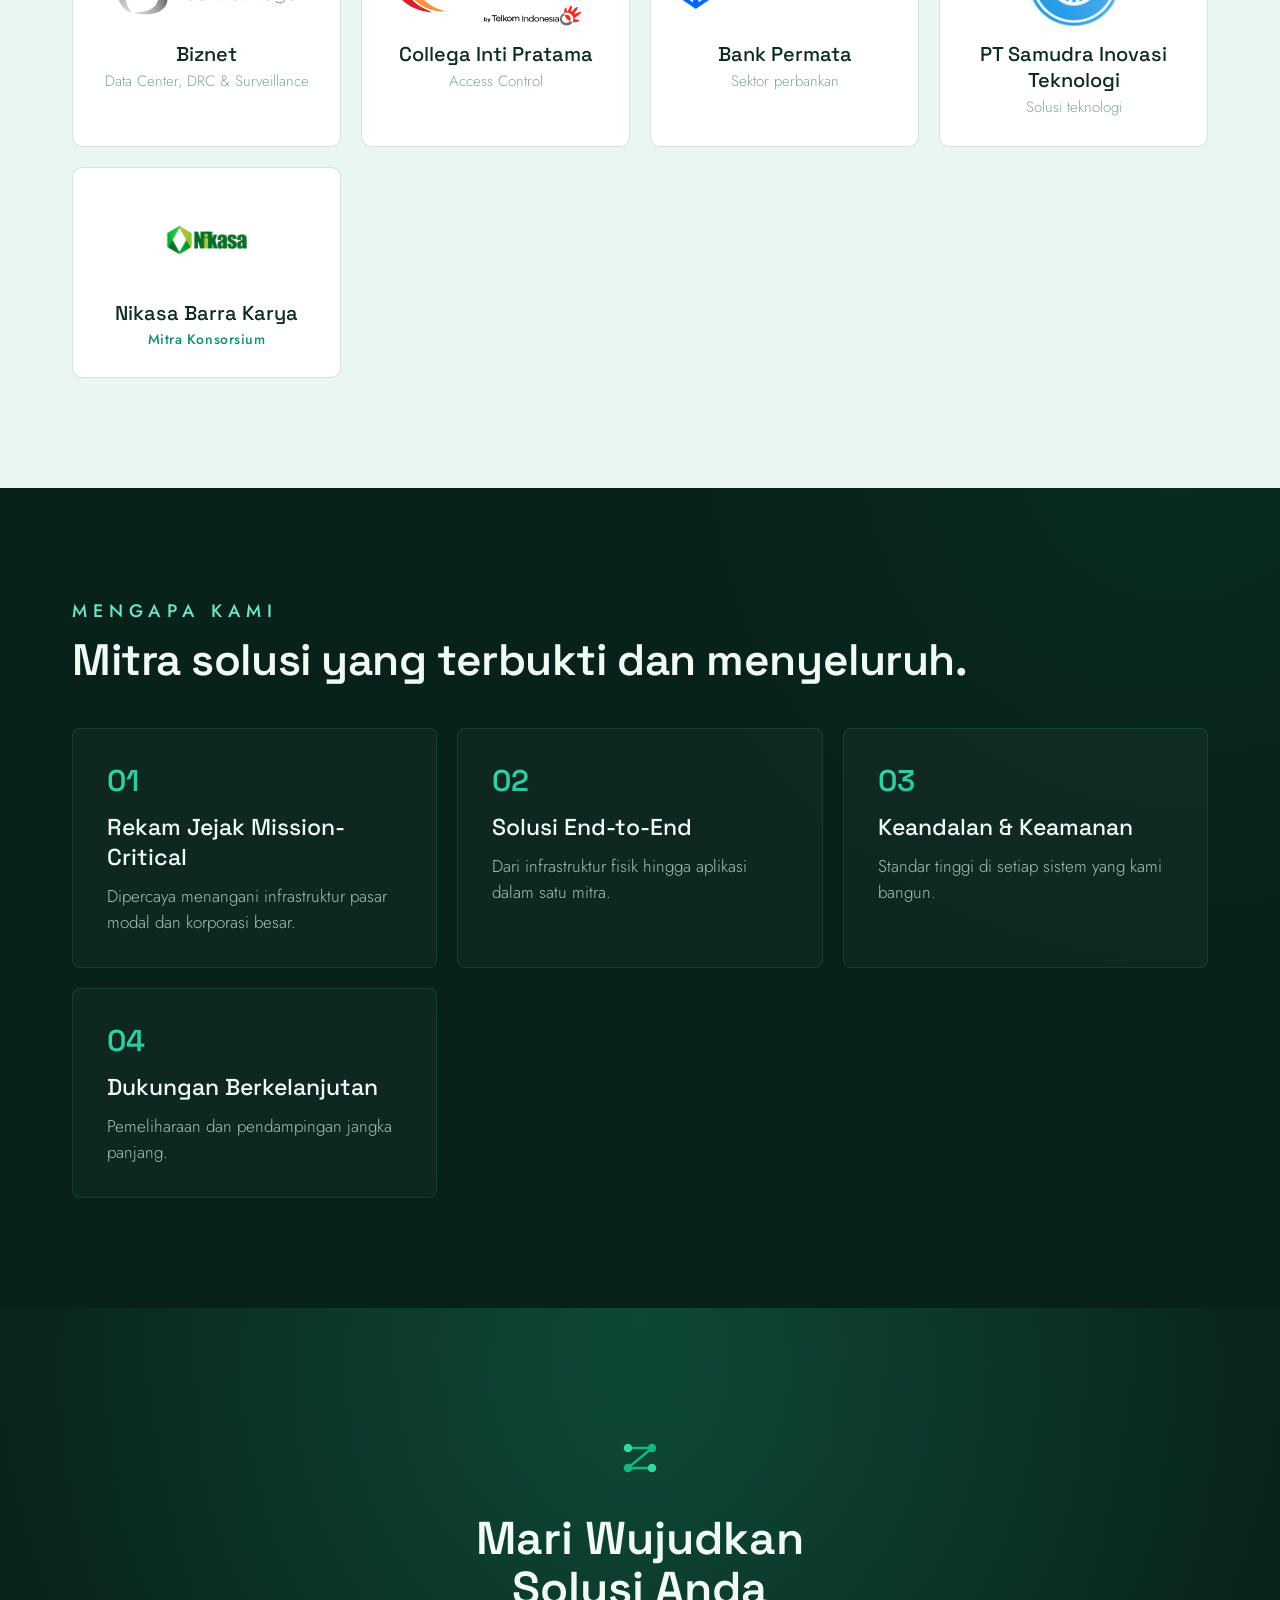
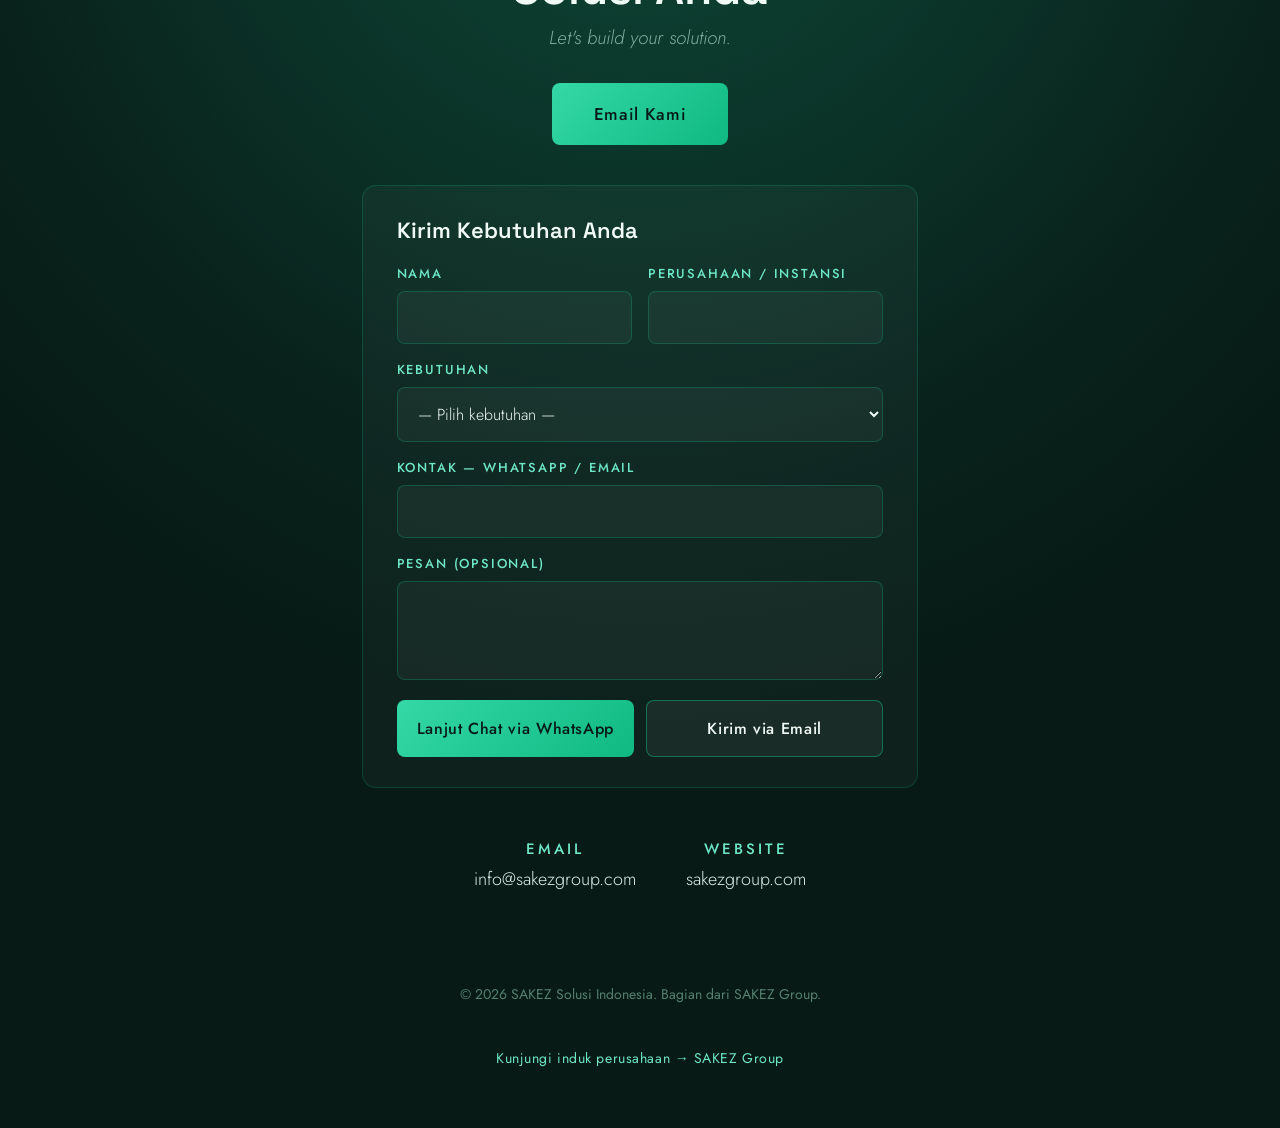
==== commit 5e4ad9c3: "Add dual chanel form" ====
--- a/index.html
+++ b/index.html
@@ -218,22 +218,77 @@
 </div>
 <a href="mailto:info@sakezgroup.com" style="font-family:'Jost',sans-serif; font-weight:500; font-size:17px; letter-spacing:0.04em; color:#071A15; background:linear-gradient(135deg,#34D8A6,#10B981); padding:19px 42px; border-radius:8px; margin-top:6px;" data-i18n="contactCta">Email Kami</a>
 
-<form id="lead-form" style="position:relative; width:100%; max-width:600px; margin-top:14px; display:grid; grid-template-columns:1fr 1fr; gap:16px; text-align:left; background:rgba(255,255,255,0.03); border:1px solid rgba(16,185,129,0.22); border-radius:14px; padding:30px clamp(20px,4vw,34px);">
+<form id="lead-form" novalidate style="position:relative; width:100%; max-width:600px; margin-top:14px; display:grid; grid-template-columns:1fr 1fr; gap:16px; text-align:left; background:rgba(255,255,255,0.03); border:1px solid rgba(16,185,129,0.22); border-radius:14px; padding:30px clamp(20px,4vw,34px);">
 <p style="grid-column:1 / -1; margin:0 0 4px; font-family:'Space Grotesk',sans-serif; font-weight:600; font-size:22px; color:#F1FBF6;" data-i18n="formTitle">Kirim Kebutuhan Anda</p>
-<div><label for="lf-nama" style="font-family:'Jost',sans-serif; font-weight:500; font-size:13px; letter-spacing:0.14em; text-transform:uppercase; color:#6EE7C8; margin-bottom:8px; display:block; text-align:left;" data-i18n="formNama">Nama</label><input id="lf-nama" name="nama" type="text" required style="font-family:'Jost',sans-serif; font-weight:300; font-size:16px; color:#F1FBF6; background:rgba(255,255,255,0.04); border:1px solid rgba(16,185,129,0.28); border-radius:8px; padding:14px 16px; width:100%; box-sizing:border-box;"></div>
-<div><label for="lf-perusahaan" style="font-family:'Jost',sans-serif; font-weight:500; font-size:13px; letter-spacing:0.14em; text-transform:uppercase; color:#6EE7C8; margin-bottom:8px; display:block; text-align:left;" data-i18n="formPerusahaan">Perusahaan</label><input id="lf-perusahaan" name="perusahaan" type="text" style="font-family:'Jost',sans-serif; font-weight:300; font-size:16px; color:#F1FBF6; background:rgba(255,255,255,0.04); border:1px solid rgba(16,185,129,0.28); border-radius:8px; padding:14px 16px; width:100%; box-sizing:border-box;"></div>
-<div><label for="lf-email" style="font-family:'Jost',sans-serif; font-weight:500; font-size:13px; letter-spacing:0.14em; text-transform:uppercase; color:#6EE7C8; margin-bottom:8px; display:block; text-align:left;" data-i18n="formEmail">Email</label><input id="lf-email" name="email" type="email" style="font-family:'Jost',sans-serif; font-weight:300; font-size:16px; color:#F1FBF6; background:rgba(255,255,255,0.04); border:1px solid rgba(16,185,129,0.28); border-radius:8px; padding:14px 16px; width:100%; box-sizing:border-box;"></div>
-<div><label for="lf-telp" style="font-family:'Jost',sans-serif; font-weight:500; font-size:13px; letter-spacing:0.14em; text-transform:uppercase; color:#6EE7C8; margin-bottom:8px; display:block; text-align:left;" data-i18n="formTelp">No. WhatsApp</label><input id="lf-telp" name="telp" type="tel" style="font-family:'Jost',sans-serif; font-weight:300; font-size:16px; color:#F1FBF6; background:rgba(255,255,255,0.04); border:1px solid rgba(16,185,129,0.28); border-radius:8px; padding:14px 16px; width:100%; box-sizing:border-box;"></div>
-<div style="grid-column:1 / -1;"><label for="lf-layanan" style="font-family:'Jost',sans-serif; font-weight:500; font-size:13px; letter-spacing:0.14em; text-transform:uppercase; color:#6EE7C8; margin-bottom:8px; display:block; text-align:left;" data-i18n="formLayanan">Layanan yang diminati</label><select id="lf-layanan" name="layanan" style="font-family:'Jost',sans-serif; font-weight:300; font-size:16px; color:#F1FBF6; background:rgba(255,255,255,0.04); border:1px solid rgba(16,185,129,0.28); border-radius:8px; padding:14px 16px; width:100%; box-sizing:border-box;">
-<option>Pembangunan Data Center &amp; DRC</option><option>Security &amp; Surveillance (CCTV &amp; Access Control)</option><option>Smart Locker IoT</option><option>Pengembangan Aplikasi Web &amp; Mobile</option><option>Implementasi ERP Odoo</option><option>Integrasi HRIS</option><option>Sistem Internal / Solusi Khusus</option><option>Lainnya</option></select></div>
-<div style="grid-column:1 / -1;"><label for="lf-pesan" style="font-family:'Jost',sans-serif; font-weight:500; font-size:13px; letter-spacing:0.14em; text-transform:uppercase; color:#6EE7C8; margin-bottom:8px; display:block; text-align:left;" data-i18n="formPesan">Pesan</label><textarea id="lf-pesan" name="pesan" rows="3" style="font-family:'Jost',sans-serif; font-weight:300; font-size:16px; color:#F1FBF6; background:rgba(255,255,255,0.04); border:1px solid rgba(16,185,129,0.28); border-radius:8px; padding:14px 16px; width:100%; box-sizing:border-box;resize:vertical;"></textarea></div>
-<button type="submit" style="grid-column:1 / -1; font-family:'Jost',sans-serif; font-weight:500; font-size:16px; letter-spacing:0.04em; color:#071A15; background:linear-gradient(135deg,#34D8A6,#10B981); border:0; padding:16px 20px; border-radius:8px; cursor:pointer;" data-i18n="formKirim">Kirim via WhatsApp</button>
+<div><label for="lf-nama" style="font-family:'Jost',sans-serif; font-weight:500; font-size:13px; letter-spacing:0.14em; text-transform:uppercase; color:#6EE7C8; margin-bottom:8px; display:block; text-align:left;" data-i18n="formNama">Nama</label><input id="lf-nama" name="nama" type="text" required style="font-family:'Jost',sans-serif; font-weight:300; font-size:16px; color:#F1FBF6; background:rgba(255,255,255,0.04); border:1px solid rgba(16,185,129,0.28); border-radius:8px; padding:14px 16px; width:100%; box-sizing:border-box;"><small class="lf-err" data-for="lf-nama" style="display:none; font-family:'Jost',sans-serif; font-size:12px; color:#FCA5A5; margin-top:6px;"></small></div>
+<div><label for="lf-perusahaan" style="font-family:'Jost',sans-serif; font-weight:500; font-size:13px; letter-spacing:0.14em; text-transform:uppercase; color:#6EE7C8; margin-bottom:8px; display:block; text-align:left;" data-i18n="formPerusahaan">Perusahaan / Instansi</label><input id="lf-perusahaan" name="perusahaan" type="text" required style="font-family:'Jost',sans-serif; font-weight:300; font-size:16px; color:#F1FBF6; background:rgba(255,255,255,0.04); border:1px solid rgba(16,185,129,0.28); border-radius:8px; padding:14px 16px; width:100%; box-sizing:border-box;"><small class="lf-err" data-for="lf-perusahaan" style="display:none; font-family:'Jost',sans-serif; font-size:12px; color:#FCA5A5; margin-top:6px;"></small></div>
+<div style="grid-column:1 / -1;"><label for="lf-kebutuhan" style="font-family:'Jost',sans-serif; font-weight:500; font-size:13px; letter-spacing:0.14em; text-transform:uppercase; color:#6EE7C8; margin-bottom:8px; display:block; text-align:left;" data-i18n="formKebutuhan">Kebutuhan</label><select id="lf-kebutuhan" name="kebutuhan" required style="font-family:'Jost',sans-serif; font-weight:300; font-size:16px; color:#F1FBF6; background:rgba(255,255,255,0.04); border:1px solid rgba(16,185,129,0.28); border-radius:8px; padding:14px 16px; width:100%; box-sizing:border-box;">
+<option value="" disabled selected data-i18n="formKebutuhanPh">— Pilih kebutuhan —</option><option>Konstruksi &amp; Interior</option><option>IT &amp; Konsultan</option><option>Penyediaan Tenaga Kerja</option><option>Lainnya</option></select><small class="lf-err" data-for="lf-kebutuhan" style="display:none; font-family:'Jost',sans-serif; font-size:12px; color:#FCA5A5; margin-top:6px;"></small></div>
+<div style="grid-column:1 / -1;"><label for="lf-kontak" style="font-family:'Jost',sans-serif; font-weight:500; font-size:13px; letter-spacing:0.14em; text-transform:uppercase; color:#6EE7C8; margin-bottom:8px; display:block; text-align:left;" data-i18n="formKontak">Kontak — WhatsApp / Email</label><input id="lf-kontak" name="kontak" type="text" required style="font-family:'Jost',sans-serif; font-weight:300; font-size:16px; color:#F1FBF6; background:rgba(255,255,255,0.04); border:1px solid rgba(16,185,129,0.28); border-radius:8px; padding:14px 16px; width:100%; box-sizing:border-box;"><small class="lf-err" data-for="lf-kontak" style="display:none; font-family:'Jost',sans-serif; font-size:12px; color:#FCA5A5; margin-top:6px;"></small></div>
+<div style="grid-column:1 / -1;"><label for="lf-pesan" style="font-family:'Jost',sans-serif; font-weight:500; font-size:13px; letter-spacing:0.14em; text-transform:uppercase; color:#6EE7C8; margin-bottom:8px; display:block; text-align:left;" data-i18n="formPesan">Pesan (opsional)</label><textarea id="lf-pesan" name="pesan" rows="3" style="font-family:'Jost',sans-serif; font-weight:300; font-size:16px; color:#F1FBF6; background:rgba(255,255,255,0.04); border:1px solid rgba(16,185,129,0.28); border-radius:8px; padding:14px 16px; width:100%; box-sizing:border-box;resize:vertical;"></textarea></div>
+<input type="checkbox" name="botcheck" id="lf-botcheck" tabindex="-1" autocomplete="off" style="display:none;">
+<div id="lf-buttons" style="grid-column:1 / -1; display:grid; grid-template-columns:1fr 1fr; gap:12px;">
+<button type="button" id="lf-btn-wa" data-channel="whatsapp" style="font-family:'Jost',sans-serif; font-weight:500; font-size:16px; letter-spacing:0.04em; color:#071A15; background:linear-gradient(135deg,#34D8A6,#10B981); border:0; padding:16px 20px; border-radius:8px; cursor:pointer;" data-i18n="formWa">Lanjut Chat via WhatsApp</button>
+<button type="button" id="lf-btn-email" data-channel="email" style="font-family:'Jost',sans-serif; font-weight:500; font-size:16px; letter-spacing:0.04em; color:#F1FBF6; background:rgba(255,255,255,0.05); border:1px solid rgba(16,185,129,0.5); padding:16px 20px; border-radius:8px; cursor:pointer;" data-i18n="formEmailBtn">Kirim via Email</button>
+</div>
+<p id="lf-status" role="status" style="grid-column:1 / -1; margin:0; display:none; font-family:'Jost',sans-serif; font-size:15px; line-height:1.5;"></p>
 </form>
 <script>
-(function(){function ev(method){try{if(typeof gtag==='function')gtag('event','generate_lead',{currency:'IDR',value:0,method:method});}catch(e){}}
+(function(){
+var APPS_SCRIPT_URL="URL_WEB_APP_APPS_SCRIPT_KAMU";
+var SECRET_TOKEN="token-rahasia-panjang";
+var WA_NUMBER="6285280089533";
+var SOURCE_SITE="solusi";
+var FALLBACK_EMAIL="info@sakezgroup.com";
 function bind(){
-  document.addEventListener('click',function(e){var a=e.target.closest&&e.target.closest('a[href^="mailto:"]');if(a)ev('email');},true);
-  var f=document.getElementById('lead-form');if(!f)return;f.addEventListener('submit',function(e){e.preventDefault();var g=function(id){var el=document.getElementById(id);return el?el.value.trim():'';};ev('form_whatsapp');var msg='Halo SAKEZ Solusi Indonesia, saya ingin berkonsultasi.'+'\n\nNama: '+g('lf-nama')+'\nPerusahaan: '+(g('lf-perusahaan')||'-')+'\nEmail: '+(g('lf-email')||'-')+'\nNo. WhatsApp: '+(g('lf-telp')||'-')+'\nLayanan: '+g('lf-layanan')+'\nPesan: '+(g('lf-pesan')||'-');window.open('https://wa.me/6285280089533?text='+encodeURIComponent(msg),'_blank');});}
+  var f=document.getElementById('lead-form');if(!f)return;
+  var btnWa=document.getElementById('lf-btn-wa'),btnEmail=document.getElementById('lf-btn-email');
+  var status=document.getElementById('lf-status');
+  var required=['lf-nama','lf-perusahaan','lf-kebutuhan','lf-kontak'];
+  function g(id){var el=document.getElementById(id);return el?String(el.value||'').trim():'';}
+  function qp(k){try{return new URLSearchParams(location.search).get(k)||'';}catch(e){return '';}}
+  function clearErr(){f.querySelectorAll('.lf-err').forEach(function(s){s.style.display='none';s.textContent='';});}
+  function showErr(id,msg){var s=f.querySelector('.lf-err[data-for="'+id+'"]');if(s){s.textContent=msg;s.style.display='block';}}
+  function setLoading(on,active){[btnWa,btnEmail].forEach(function(b){b.disabled=on;b.style.opacity=on?'0.55':'1';b.style.cursor=on?'not-allowed':'pointer';});
+    if(on&&active){active.textContent=active.getAttribute('data-loading')||'Memproses…';}}
+  function validate(){clearErr();var ok=true;required.forEach(function(id){if(!g(id)){showErr(id,'Wajib diisi.');ok=false;}});return ok;}
+  function submit(channel,btn){
+    if(!validate())return;
+    var labelWa=btnWa.textContent,labelEmail=btnEmail.textContent;
+    btn.setAttribute('data-loading','Memproses…');
+    setLoading(true,btn);
+    status.style.display='none';
+    var nama=g('lf-nama'),perusahaan=g('lf-perusahaan'),kebutuhan=g('lf-kebutuhan'),kontak=g('lf-kontak'),pesan=g('lf-pesan');
+    var bot=document.getElementById('lf-botcheck');
+    var payload={token:SECRET_TOKEN,source_site:SOURCE_SITE,channel:channel,nama:nama,perusahaan:perusahaan,kebutuhan:kebutuhan,kontak:kontak,pesan:pesan,page_url:location.href,referrer:document.referrer,utm_source:qp('utm_source'),utm_medium:qp('utm_medium'),utm_campaign:qp('utm_campaign'),botcheck:(bot&&bot.checked?'1':'')};
+    var done=function(){try{if(typeof gtag==='function')gtag('event','generate_lead',{lead_channel:channel,source_site:SOURCE_SITE,business_line:kebutuhan});}catch(e){}
+      if(channel==='whatsapp'){
+        var pesanPrefilled='Halo SAKEZ, saya '+nama+' dari '+perusahaan+'. Saya tertarik: '+kebutuhan+'.'+(pesan?' '+pesan:'');
+        location.href='https://wa.me/'+WA_NUMBER+'?text='+encodeURIComponent(pesanPrefilled);
+      }else{
+        status.style.color='#6EE7C8';status.style.display='block';
+        status.textContent='Terima kasih, pesan Anda sudah kami terima. Tim kami akan menghubungi Anda.';
+        f.reset();setLoading(false,btn);btnWa.textContent=labelWa;btnEmail.textContent=labelEmail;
+      }};
+    var fail=function(){try{if(typeof gtag==='function')gtag('event','generate_lead',{lead_channel:channel,source_site:SOURCE_SITE,business_line:kebutuhan});}catch(e){}
+      if(channel==='whatsapp'){
+        var pesanPrefilled='Halo SAKEZ, saya '+nama+' dari '+perusahaan+'. Saya tertarik: '+kebutuhan+'.'+(pesan?' '+pesan:'');
+        location.href='https://wa.me/'+WA_NUMBER+'?text='+encodeURIComponent(pesanPrefilled);
+      }else{
+        var body='Nama: '+nama+'%0D%0APerusahaan: '+perusahaan+'%0D%0AKebutuhan: '+kebutuhan+'%0D%0AKontak: '+kontak+'%0D%0APesan: '+(pesan||'-');
+        var mailto='mailto:'+FALLBACK_EMAIL+'?subject='+encodeURIComponent('Permintaan dari '+nama+' ('+perusahaan+')')+'&body='+body;
+        status.style.color='#FCA5A5';status.style.display='block';status.innerHTML='';
+        var span=document.createElement('span');span.textContent='Pengiriman gagal. Silakan kirim langsung via email: ';
+        var a=document.createElement('a');a.href=mailto;a.textContent='buka email';a.style.color='#34D8A6';a.style.textDecoration='underline';
+        status.appendChild(span);status.appendChild(a);
+        setLoading(false,btn);btnWa.textContent=labelWa;btnEmail.textContent=labelEmail;
+      }};
+    fetch(APPS_SCRIPT_URL,{method:'POST',mode:'no-cors',headers:{'Content-Type':'text/plain;charset=utf-8'},body:JSON.stringify(payload)}).then(done).catch(fail);
+  }
+  btnWa.addEventListener('click',function(){submit('whatsapp',btnWa);});
+  btnEmail.addEventListener('click',function(){submit('email',btnEmail);});
+  document.addEventListener('click',function(e){var a=e.target.closest&&e.target.closest('a[href^="mailto:"]');if(a){try{if(typeof gtag==='function')gtag('event','generate_lead',{lead_channel:'email',source_site:SOURCE_SITE,business_line:'-'});}catch(err){}}},true);
+}
 if(document.readyState!=='loading')bind();else document.addEventListener('DOMContentLoaded',bind);})();
 </script>
 <div style="display:flex; gap:50px; flex-wrap:wrap; justify-content:center; margin-top:24px;">
@@ -244,5 +299,5 @@
 <p style="position:relative; margin:60px 0 0; font-family:'Jost',sans-serif; font-weight:400; font-size:14px; color:#55806F;" data-i18n="copyright">© 2026 SAKEZ Solusi Indonesia. Bagian dari SAKEZ Group.</p>
 <p style="position:relative; margin:12px 0 0; font-family:'Jost',sans-serif; font-weight:400; font-size:14px;"><a href="https://sakezgroup.com/" style="color:#6EE7C8; text-decoration:none; letter-spacing:0.04em;" data-i18n="backlinkGroup">Kunjungi induk perusahaan &rarr; SAKEZ Group</a></p>
 </section>
-</main><script defer="defer" src="assets/js/main.js?v=20260816d"></script></body>
+</main><script defer="defer" src="assets/js/main.js?v=20260816e"></script></body>
 </html>
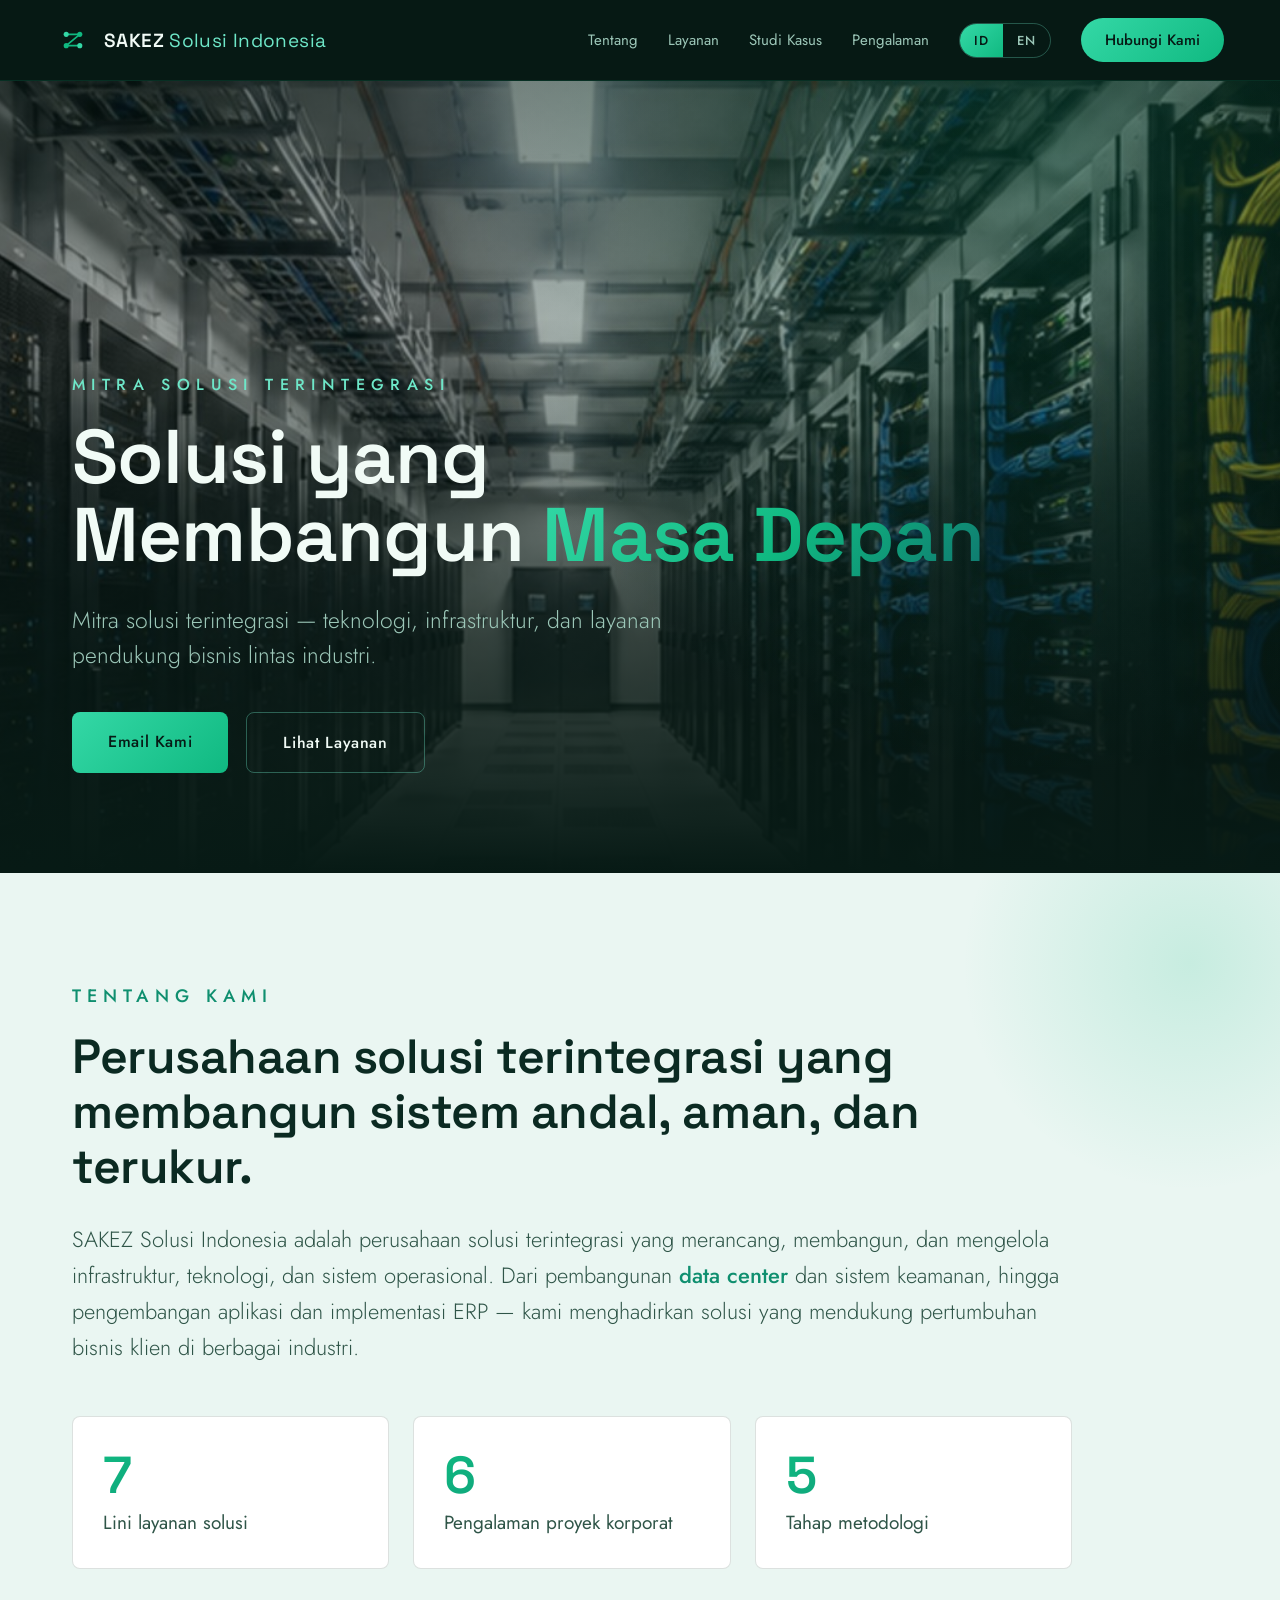
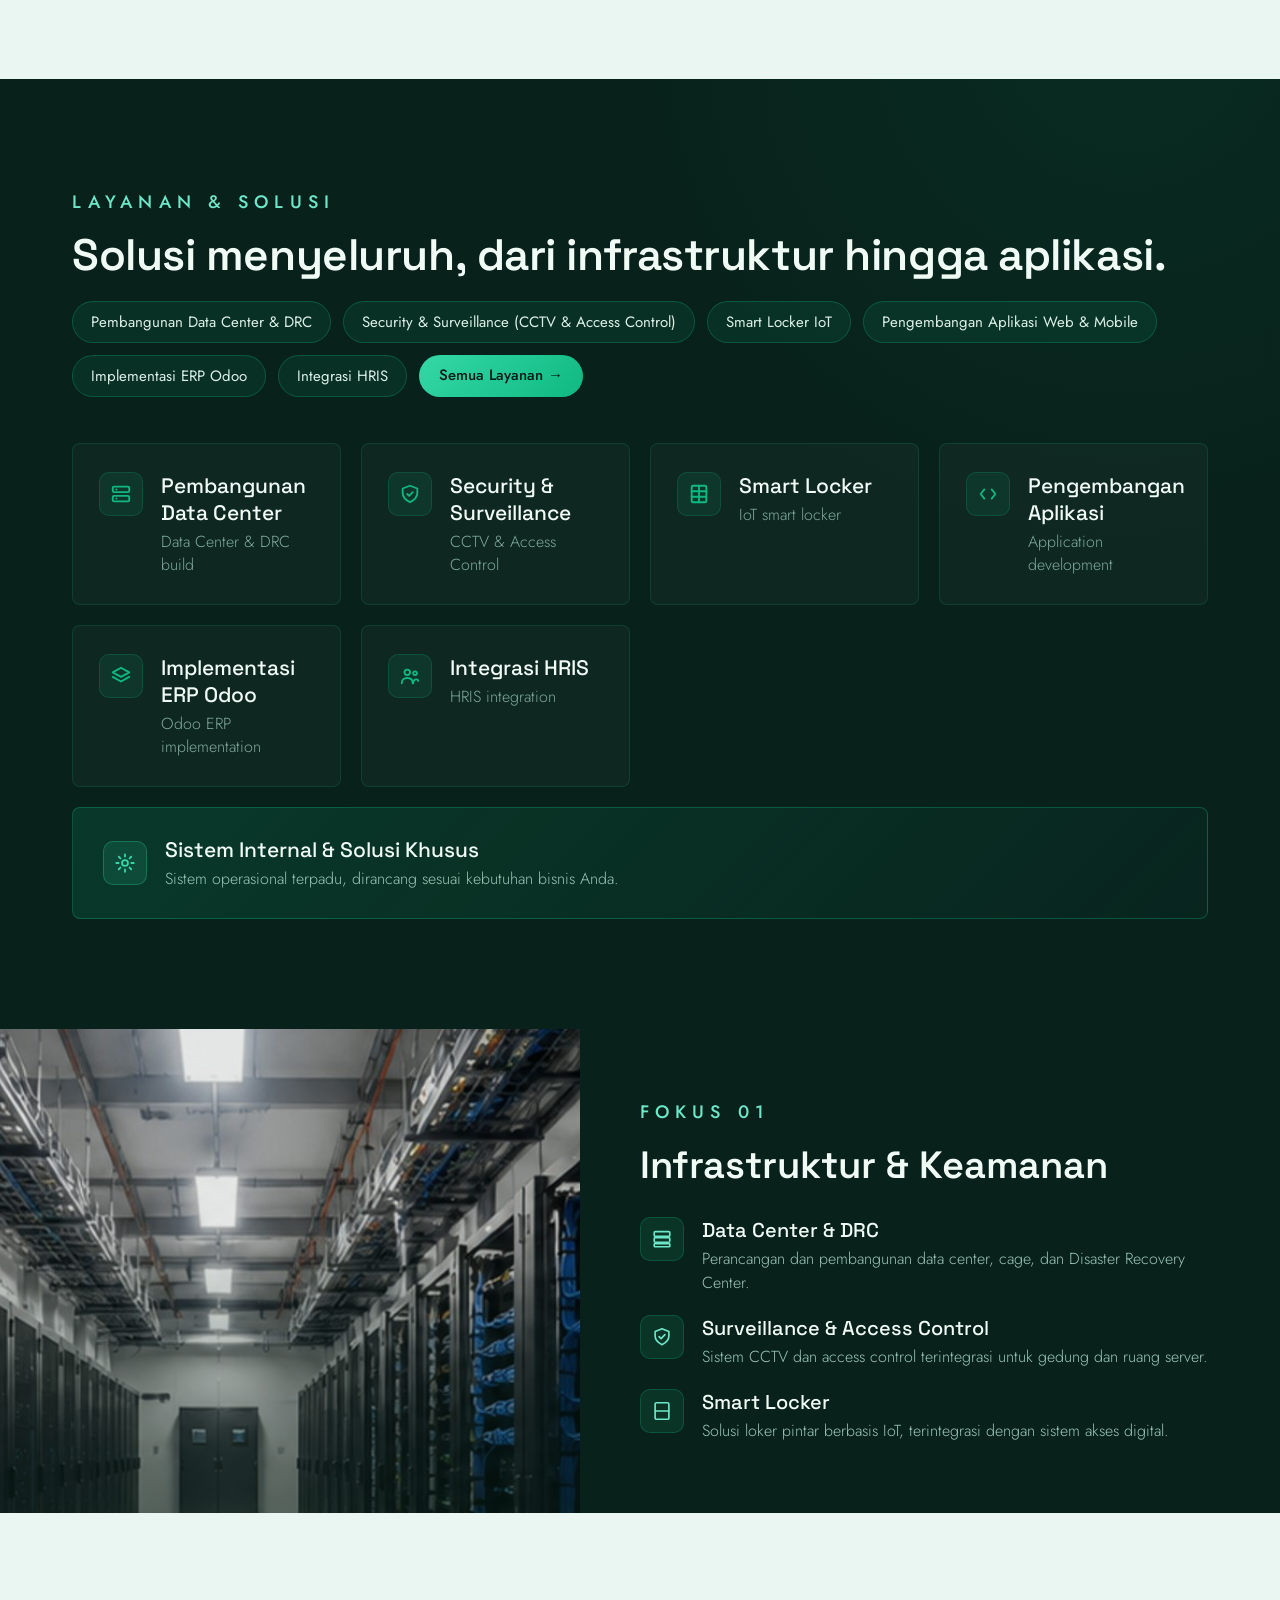
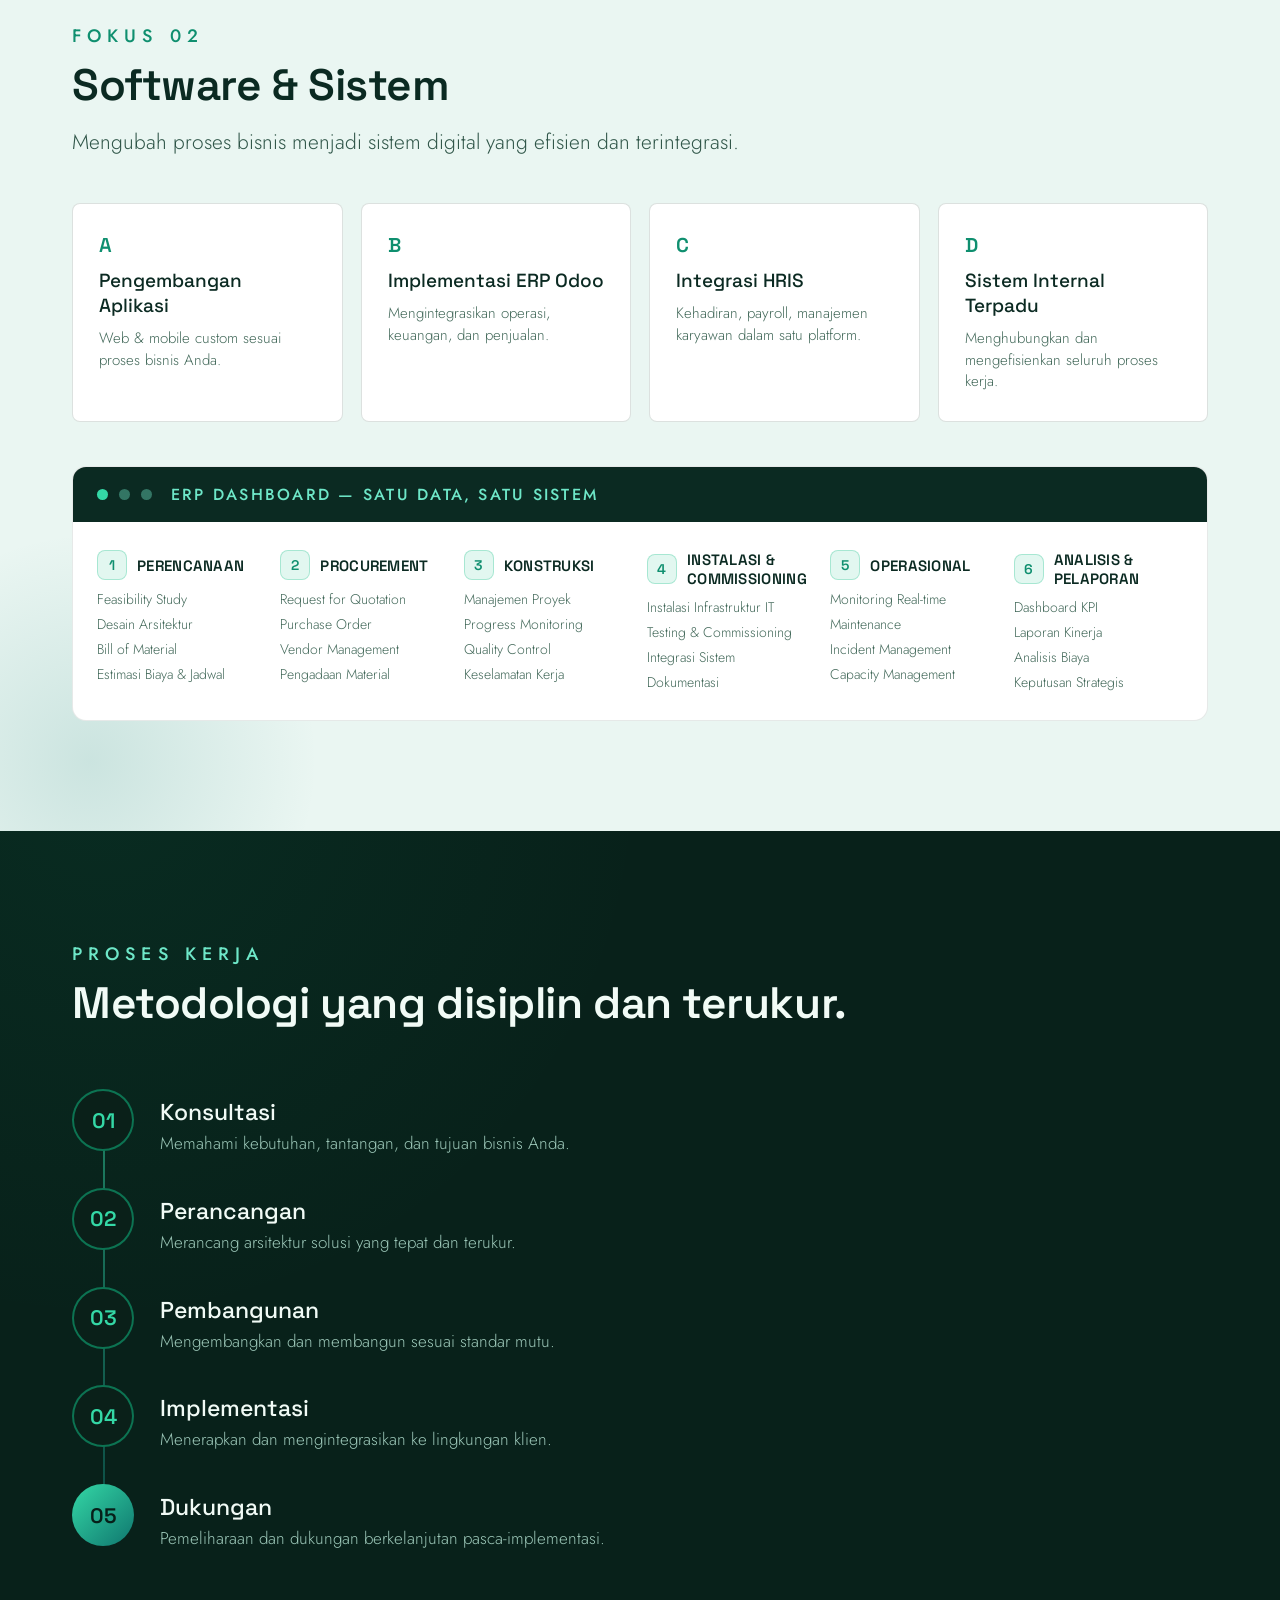
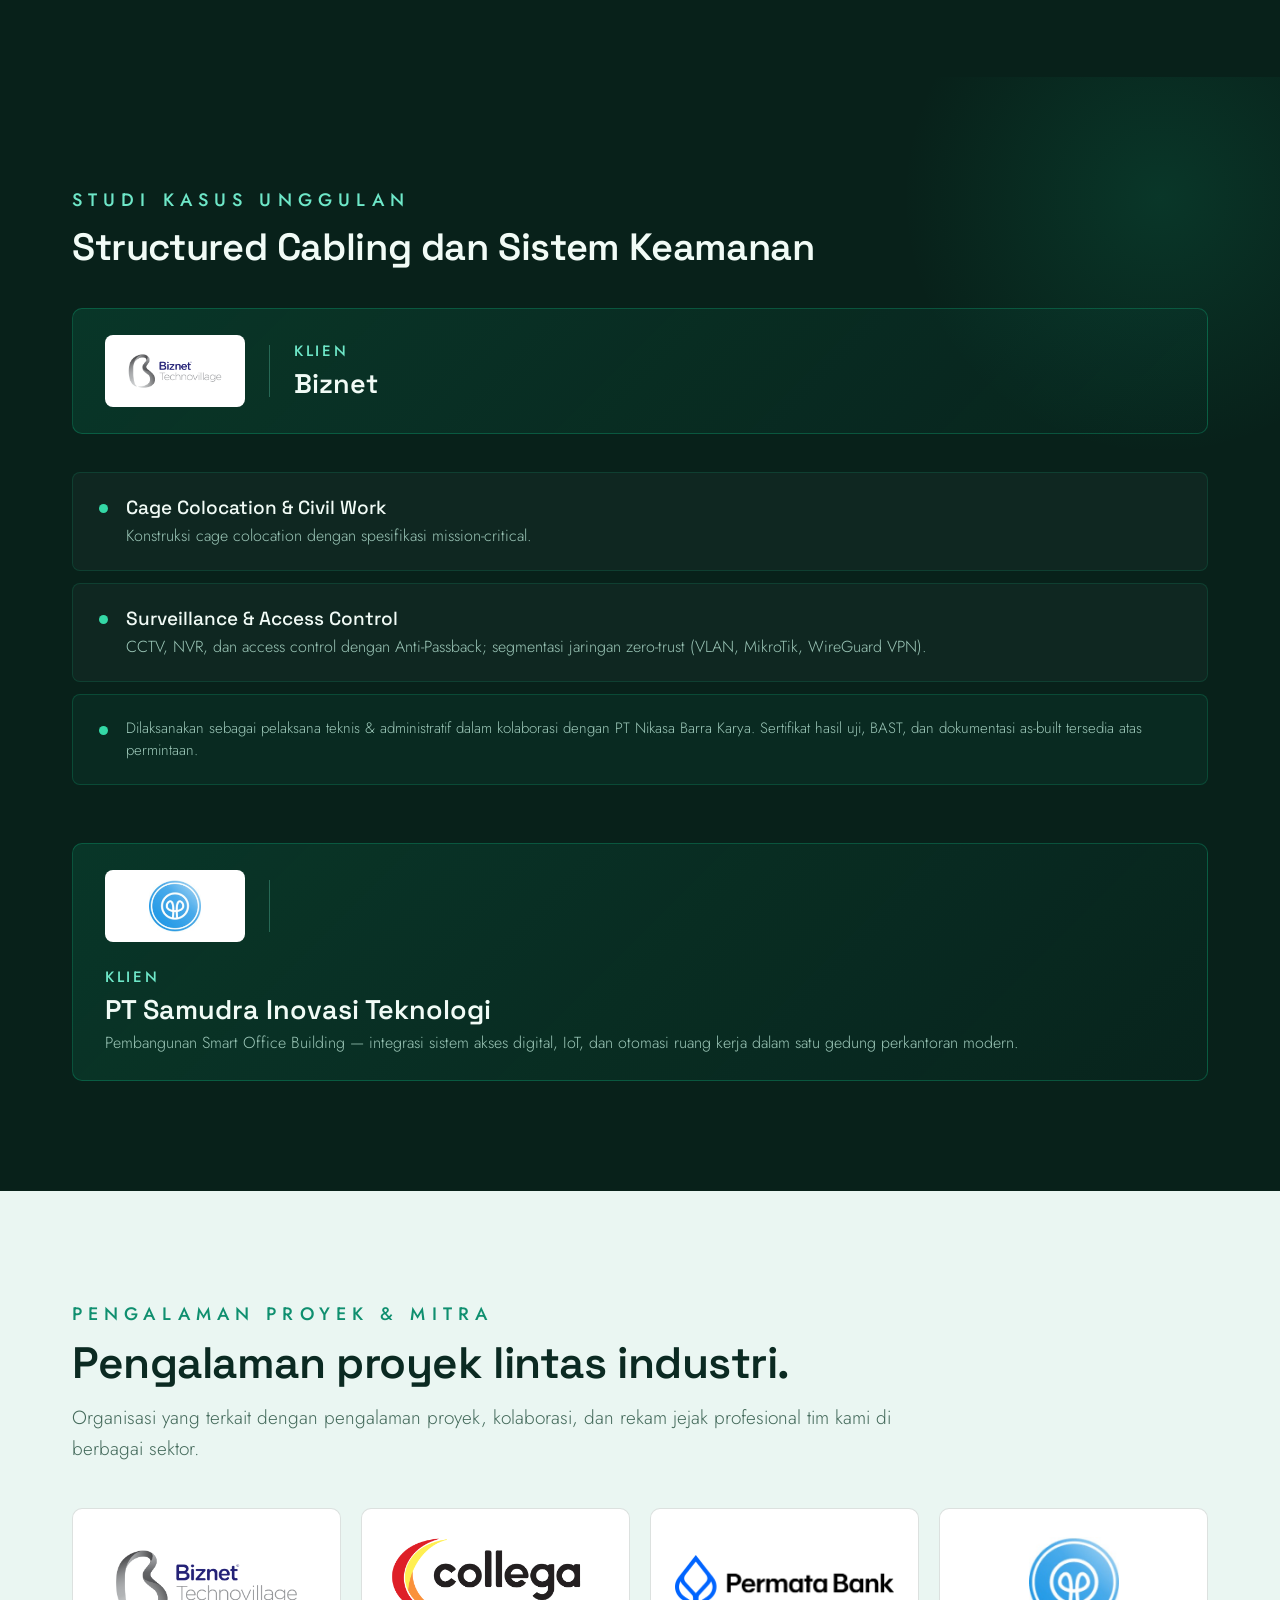
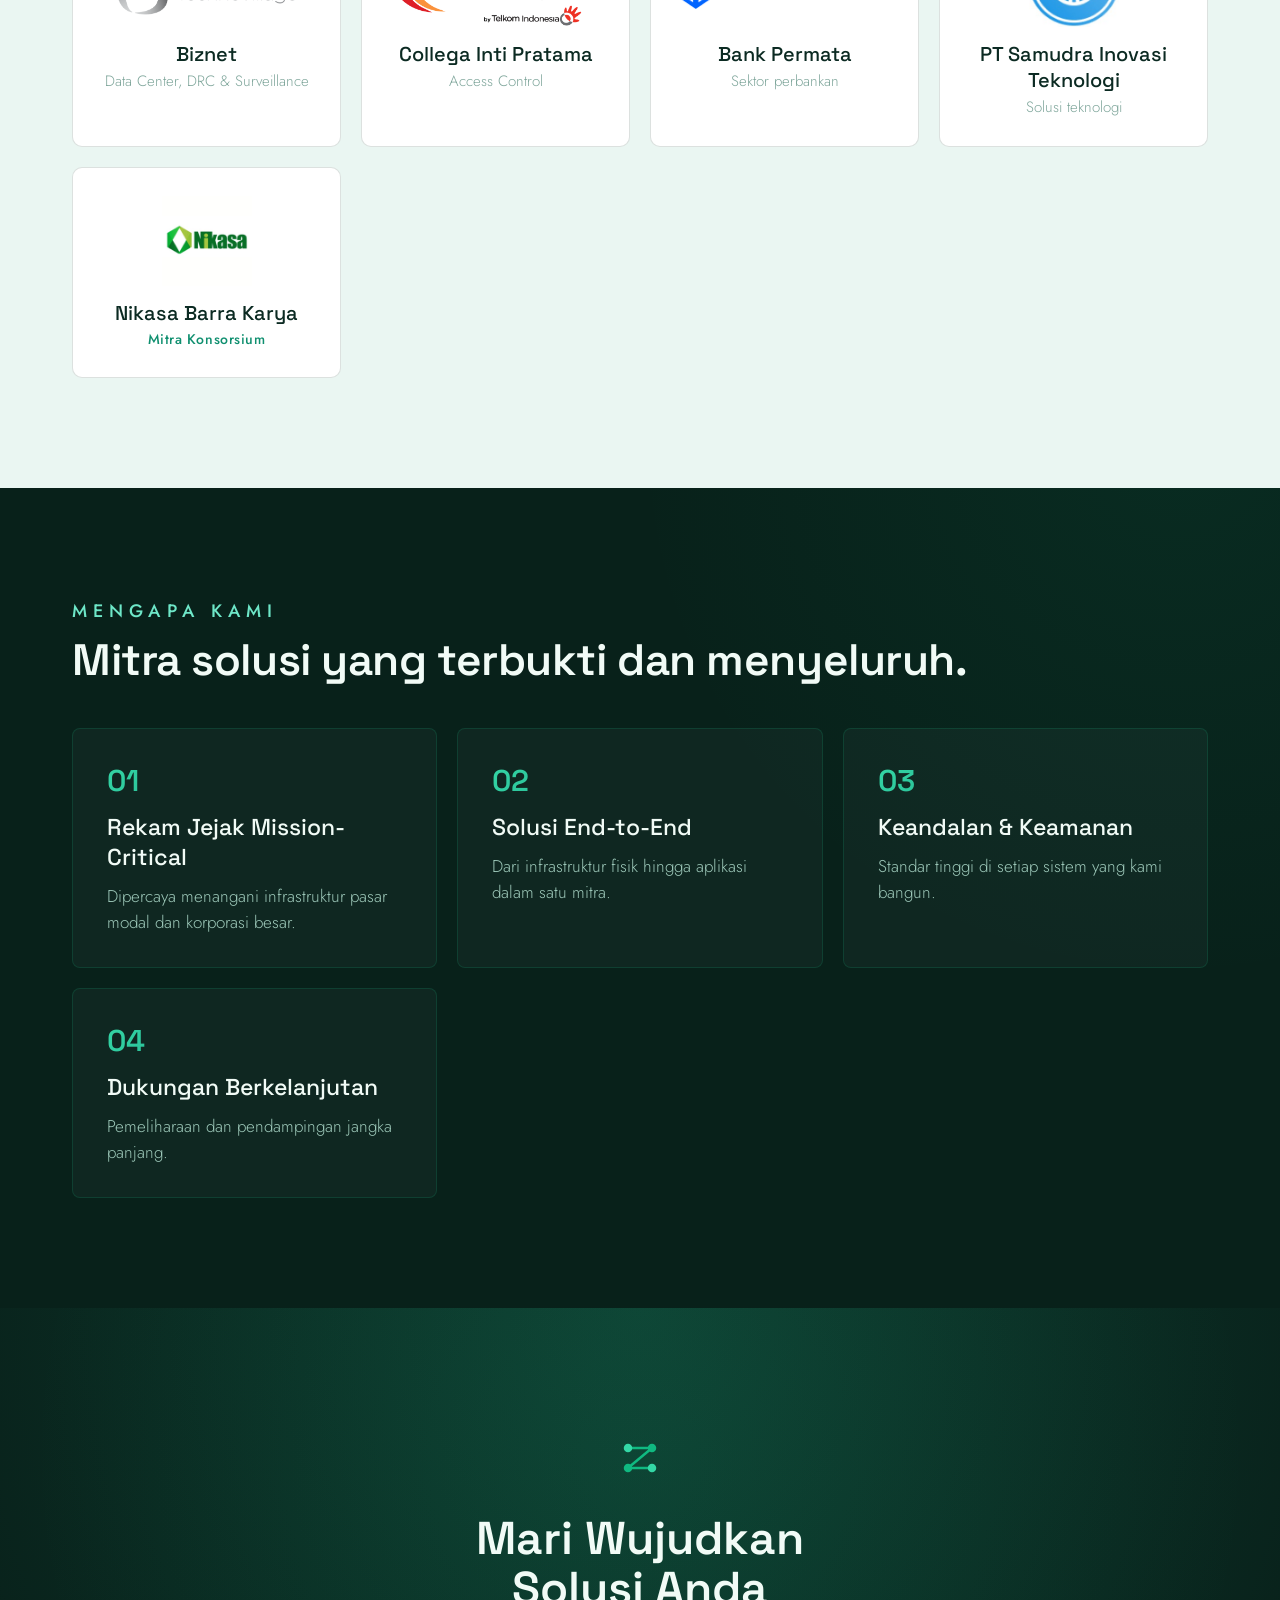
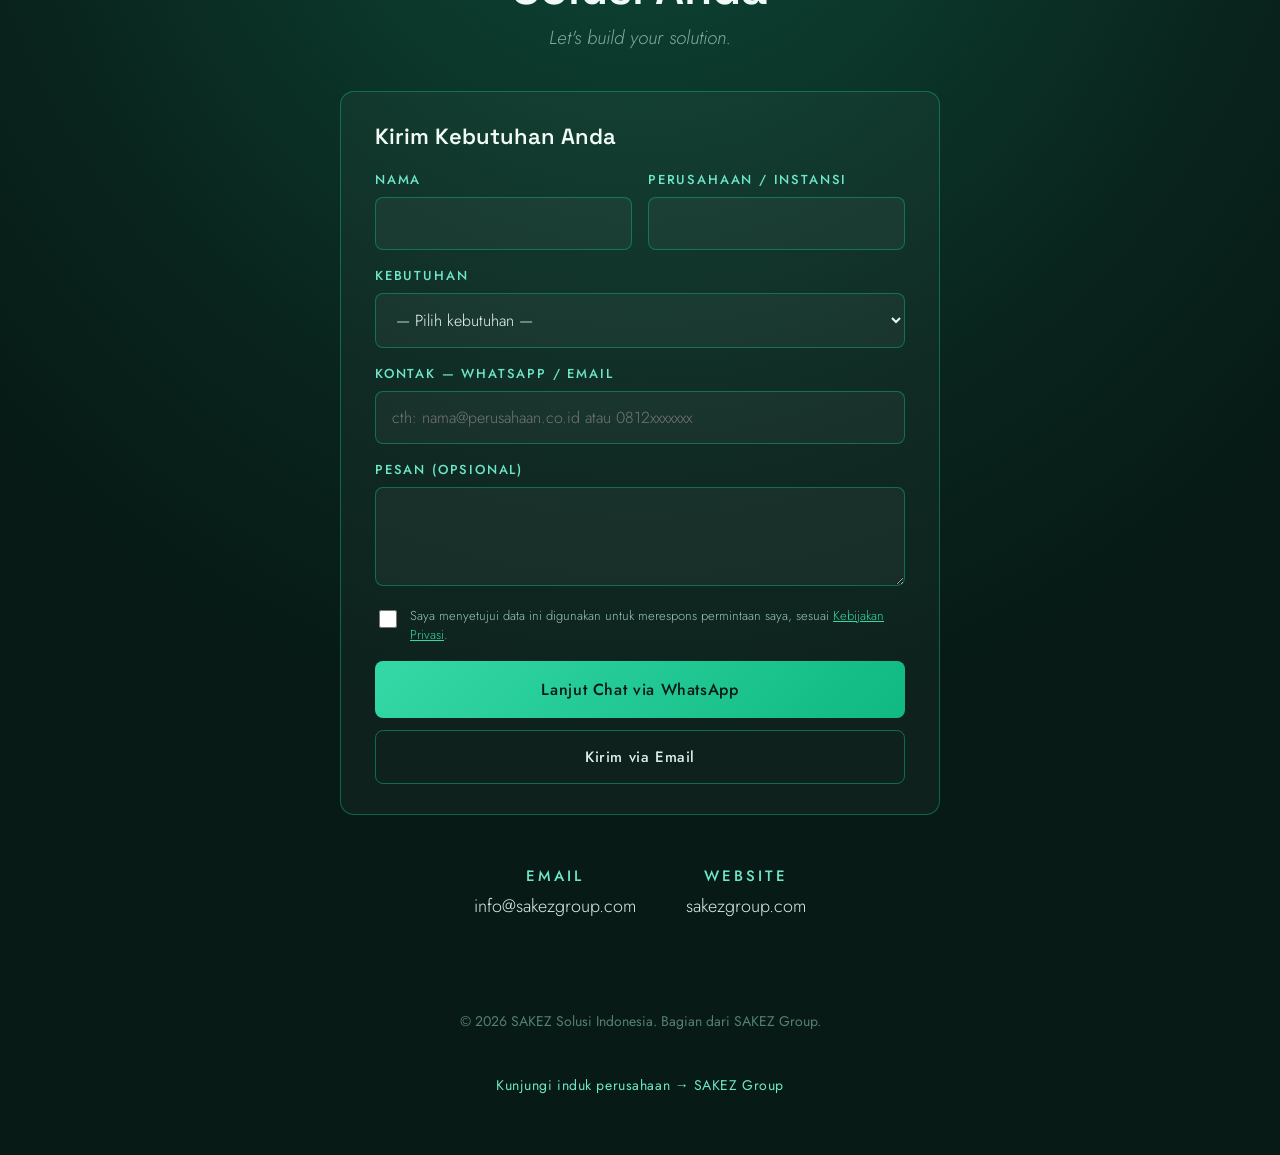
==== commit 1ff921a9: "update kontak form" ====
--- a/index.html
+++ b/index.html
@@ -200,6 +200,46 @@
 <div style="display:flex; flex-direction:column; gap:12px; padding:32px 34px; background:rgba(255,255,255,0.03); border:1px solid rgba(16,185,129,0.16); border-radius:8px;"><span style="font-family:'Space Grotesk',sans-serif; font-weight:600; font-size:30px; background:linear-gradient(135deg,#34D8A6,#0F766E); -webkit-background-clip:text; background-clip:text; color:transparent;">04</span><p style="font-family:'Space Grotesk',sans-serif; font-weight:500; font-size:23px; color:#F1FBF6; margin:0;" data-i18n="why4t">Dukungan Berkelanjutan</p><p style="font-family:'Jost',sans-serif; font-weight:300; font-size:17px; line-height:1.5; color:#9CC7B8; margin:0;" data-i18n="why4d">Pemeliharaan dan pendampingan jangka panjang.</p></div>
 </div>
 </section>
+<style>
+  + <script> ke Claude Design, menggantikan section kontak yang lama.
+
+  Yang berubah dibanding versi lama:
+  • Endpoint: Web3Forms (bisa BACA status response) — bukan Apps Script no-cors.
+  • JUJUR: pesan "terkirim" HANYA muncul kalau server benar-benar konfirmasi.
+    Kalau belum dikonfigurasi / gagal → jatuh ke email manual, bukan pura-pura.
+  • WhatsApp = jalur utama (channel-nya sendiri = pengiriman), tetap jalan
+    walau Web3Forms belum diisi. Lead tetap di-capture best-effort ke server.
+  • Dropdown Kebutuhan dipetakan ke 5 lini bisnis (value stabil utk Odoo).
+  • GA4 generate_lead HANYA saat lead nyata (bukan saat gagal). + kontak_type.
+  • Validasi kontak (email ATAU nomor WA valid) — data CRM tidak kotor.
+  • Persetujuan PDP (UU 27/2022) wajib, tidak dicentang default.
+  • A11y: fokus input/select/textarea, warna opsi dropdown, aria-invalid.
+
+  >>> WAJIB DIISI sebelum tombol "Kirim via Email" berfungsi: WEB3FORMS_KEY.
+      Ambil di https://web3forms.com (gratis, 250 submit/bulan). Tanpa ini,
+      tombol email otomatis jatuh ke email manual (bukan menipu user).
+  ============================================================================
+-->
+
+<style>
+  /* --- Tambahan a11y & perbaikan; scoped ke #kontak --- */
+  #kontak input:focus-visible,
+  #kontak select:focus-visible,
+  #kontak textarea:focus-visible {
+    outline: 3px solid #6EE7C8;
+    outline-offset: 2px;
+    border-color: #34D8A6;
+  }
+  /* Perbaikan opsi dropdown gelap-di-atas-terang (Chrome/Windows) */
+  #lf-kebutuhan option { color: #0B1F19; background: #FFFFFF; }
+  #lf-kebutuhan option[disabled] { color: #7FAA9B; }
+  #kontak input[aria-invalid="true"],
+  #kontak select[aria-invalid="true"] { border-color: #FCA5A5; }
+  #lf-consent-wrap a { color: #34D8A6; text-decoration: underline; }
+  @media (max-width: 600px) {
+    #kontak [style*="grid-template-columns:1fr 1fr"] { grid-template-columns: 1fr !important; }
+  }
+</style>
 <!-- CONTACT / FOOTER -->
 <section id="kontak" style="background:#071A15; display:flex; flex-direction:column; align-items:center; text-align:center; padding:120px 72px 60px; gap:32px; position:relative; overflow:hidden;">
 <div style="position:absolute; inset:0; background:radial-gradient(120% 120% at 50% 0%, #0E3D30 0%, #071A15 60%);"></div>
@@ -216,80 +256,240 @@
 <h2 style="font-family:'Space Grotesk',sans-serif; font-weight:600; font-size:46px; line-height:1.08; color:#F1FBF6; margin:0;" data-i18n="contactTitle">Mari Wujudkan<br/>Solusi Anda</h2>
 <p style="font-family:'Jost',sans-serif; font-weight:300; font-style:italic; font-size:19px; color:#7FAA9B; margin:0;" data-i18n="contactSub">Let's build your solution.</p>
 </div>
-<a href="mailto:info@sakezgroup.com" style="font-family:'Jost',sans-serif; font-weight:500; font-size:17px; letter-spacing:0.04em; color:#071A15; background:linear-gradient(135deg,#34D8A6,#10B981); padding:19px 42px; border-radius:8px; margin-top:6px;" data-i18n="contactCta">Email Kami</a>
-
-<form id="lead-form" novalidate style="position:relative; width:100%; max-width:600px; margin-top:14px; display:grid; grid-template-columns:1fr 1fr; gap:16px; text-align:left; background:rgba(255,255,255,0.03); border:1px solid rgba(16,185,129,0.22); border-radius:14px; padding:30px clamp(20px,4vw,34px);">
-<p style="grid-column:1 / -1; margin:0 0 4px; font-family:'Space Grotesk',sans-serif; font-weight:600; font-size:22px; color:#F1FBF6;" data-i18n="formTitle">Kirim Kebutuhan Anda</p>
-<div><label for="lf-nama" style="font-family:'Jost',sans-serif; font-weight:500; font-size:13px; letter-spacing:0.14em; text-transform:uppercase; color:#6EE7C8; margin-bottom:8px; display:block; text-align:left;" data-i18n="formNama">Nama</label><input id="lf-nama" name="nama" type="text" required style="font-family:'Jost',sans-serif; font-weight:300; font-size:16px; color:#F1FBF6; background:rgba(255,255,255,0.04); border:1px solid rgba(16,185,129,0.28); border-radius:8px; padding:14px 16px; width:100%; box-sizing:border-box;"><small class="lf-err" data-for="lf-nama" style="display:none; font-family:'Jost',sans-serif; font-size:12px; color:#FCA5A5; margin-top:6px;"></small></div>
-<div><label for="lf-perusahaan" style="font-family:'Jost',sans-serif; font-weight:500; font-size:13px; letter-spacing:0.14em; text-transform:uppercase; color:#6EE7C8; margin-bottom:8px; display:block; text-align:left;" data-i18n="formPerusahaan">Perusahaan / Instansi</label><input id="lf-perusahaan" name="perusahaan" type="text" required style="font-family:'Jost',sans-serif; font-weight:300; font-size:16px; color:#F1FBF6; background:rgba(255,255,255,0.04); border:1px solid rgba(16,185,129,0.28); border-radius:8px; padding:14px 16px; width:100%; box-sizing:border-box;"><small class="lf-err" data-for="lf-perusahaan" style="display:none; font-family:'Jost',sans-serif; font-size:12px; color:#FCA5A5; margin-top:6px;"></small></div>
-<div style="grid-column:1 / -1;"><label for="lf-kebutuhan" style="font-family:'Jost',sans-serif; font-weight:500; font-size:13px; letter-spacing:0.14em; text-transform:uppercase; color:#6EE7C8; margin-bottom:8px; display:block; text-align:left;" data-i18n="formKebutuhan">Kebutuhan</label><select id="lf-kebutuhan" name="kebutuhan" required style="font-family:'Jost',sans-serif; font-weight:300; font-size:16px; color:#F1FBF6; background:rgba(255,255,255,0.04); border:1px solid rgba(16,185,129,0.28); border-radius:8px; padding:14px 16px; width:100%; box-sizing:border-box;">
-<option value="" disabled selected data-i18n="formKebutuhanPh">— Pilih kebutuhan —</option><option>Konstruksi &amp; Interior</option><option>IT &amp; Konsultan</option><option>Penyediaan Tenaga Kerja</option><option>Lainnya</option></select><small class="lf-err" data-for="lf-kebutuhan" style="display:none; font-family:'Jost',sans-serif; font-size:12px; color:#FCA5A5; margin-top:6px;"></small></div>
-<div style="grid-column:1 / -1;"><label for="lf-kontak" style="font-family:'Jost',sans-serif; font-weight:500; font-size:13px; letter-spacing:0.14em; text-transform:uppercase; color:#6EE7C8; margin-bottom:8px; display:block; text-align:left;" data-i18n="formKontak">Kontak — WhatsApp / Email</label><input id="lf-kontak" name="kontak" type="text" required style="font-family:'Jost',sans-serif; font-weight:300; font-size:16px; color:#F1FBF6; background:rgba(255,255,255,0.04); border:1px solid rgba(16,185,129,0.28); border-radius:8px; padding:14px 16px; width:100%; box-sizing:border-box;"><small class="lf-err" data-for="lf-kontak" style="display:none; font-family:'Jost',sans-serif; font-size:12px; color:#FCA5A5; margin-top:6px;"></small></div>
-<div style="grid-column:1 / -1;"><label for="lf-pesan" style="font-family:'Jost',sans-serif; font-weight:500; font-size:13px; letter-spacing:0.14em; text-transform:uppercase; color:#6EE7C8; margin-bottom:8px; display:block; text-align:left;" data-i18n="formPesan">Pesan (opsional)</label><textarea id="lf-pesan" name="pesan" rows="3" style="font-family:'Jost',sans-serif; font-weight:300; font-size:16px; color:#F1FBF6; background:rgba(255,255,255,0.04); border:1px solid rgba(16,185,129,0.28); border-radius:8px; padding:14px 16px; width:100%; box-sizing:border-box;resize:vertical;"></textarea></div>
-<input type="checkbox" name="botcheck" id="lf-botcheck" tabindex="-1" autocomplete="off" style="display:none;">
-<div id="lf-buttons" style="grid-column:1 / -1; display:grid; grid-template-columns:1fr 1fr; gap:12px;">
-<button type="button" id="lf-btn-wa" data-channel="whatsapp" style="font-family:'Jost',sans-serif; font-weight:500; font-size:16px; letter-spacing:0.04em; color:#071A15; background:linear-gradient(135deg,#34D8A6,#10B981); border:0; padding:16px 20px; border-radius:8px; cursor:pointer;" data-i18n="formWa">Lanjut Chat via WhatsApp</button>
-<button type="button" id="lf-btn-email" data-channel="email" style="font-family:'Jost',sans-serif; font-weight:500; font-size:16px; letter-spacing:0.04em; color:#F1FBF6; background:rgba(255,255,255,0.05); border:1px solid rgba(16,185,129,0.5); padding:16px 20px; border-radius:8px; cursor:pointer;" data-i18n="formEmailBtn">Kirim via Email</button>
-</div>
-<p id="lf-status" role="status" style="grid-column:1 / -1; margin:0; display:none; font-family:'Jost',sans-serif; font-size:15px; line-height:1.5;"></p>
-</form>
+<form id="lead-form" novalidate style="position:relative; width:100%; max-width:600px; margin-top:14px; display:grid; grid-template-columns:1fr 1fr; gap:16px; text-align:left; background:rgba(255,255,255,0.03); border:1px solid rgba(16,185,129,0.45); border-radius:14px; padding:30px clamp(20px,4vw,34px);">
+
+    <p style="grid-column:1 / -1; margin:0 0 4px; font-family:'Space Grotesk',sans-serif; font-weight:600; font-size:22px; color:#F1FBF6;" data-i18n="formTitle">Kirim Kebutuhan Anda</p>
+
+    <div>
+      <label for="lf-nama" style="font-family:'Jost',sans-serif; font-weight:500; font-size:13px; letter-spacing:0.14em; text-transform:uppercase; color:#6EE7C8; margin-bottom:8px; display:block;" data-i18n="formNama">Nama</label>
+      <input id="lf-nama" name="nama" type="text" autocomplete="name" required style="font-family:'Jost',sans-serif; font-weight:300; font-size:16px; color:#F1FBF6; background:rgba(255,255,255,0.04); border:1px solid rgba(16,185,129,0.45); border-radius:8px; padding:14px 16px; width:100%; box-sizing:border-box;">
+      <small class="lf-err" data-for="lf-nama" style="display:none; font-family:'Jost',sans-serif; font-size:12px; color:#FCA5A5; margin-top:6px;"></small>
+    </div>
+
+    <div>
+      <label for="lf-perusahaan" style="font-family:'Jost',sans-serif; font-weight:500; font-size:13px; letter-spacing:0.14em; text-transform:uppercase; color:#6EE7C8; margin-bottom:8px; display:block;" data-i18n="formPerusahaan">Perusahaan / Instansi</label>
+      <input id="lf-perusahaan" name="perusahaan" type="text" autocomplete="organization" required style="font-family:'Jost',sans-serif; font-weight:300; font-size:16px; color:#F1FBF6; background:rgba(255,255,255,0.04); border:1px solid rgba(16,185,129,0.45); border-radius:8px; padding:14px 16px; width:100%; box-sizing:border-box;">
+      <small class="lf-err" data-for="lf-perusahaan" style="display:none; font-family:'Jost',sans-serif; font-size:12px; color:#FCA5A5; margin-top:6px;"></small>
+    </div>
+
+    <div style="grid-column:1 / -1;">
+      <label for="lf-kebutuhan" style="font-family:'Jost',sans-serif; font-weight:500; font-size:13px; letter-spacing:0.14em; text-transform:uppercase; color:#6EE7C8; margin-bottom:8px; display:block;" data-i18n="formKebutuhan">Kebutuhan</label>
+      <select id="lf-kebutuhan" name="kebutuhan" required style="font-family:'Jost',sans-serif; font-weight:300; font-size:16px; color:#F1FBF6; background:rgba(255,255,255,0.04); border:1px solid rgba(16,185,129,0.45); border-radius:8px; padding:14px 16px; width:100%; box-sizing:border-box;">
+        <option value="" disabled selected data-i18n="formKebutuhanPh">— Pilih kebutuhan —</option>
+        <!-- Urutan mengikuti positioning: IT/sistem & tenaga kerja di depan.
+             value = kode stabil untuk analytic account Odoo. -->
+        <option value="infra-keamanan">Infrastruktur &amp; Keamanan (Data Center, CCTV, Access Control)</option>
+        <option value="software-sistem">Aplikasi, ERP &amp; Sistem</option>
+        <option value="tenaga-kerja">Penyediaan Tenaga Kerja</option>
+        <option value="konstruksi-interior">Konstruksi &amp; Interior</option>
+        <option value="lainnya">Lainnya</option>
+      </select>
+      <small class="lf-err" data-for="lf-kebutuhan" style="display:none; font-family:'Jost',sans-serif; font-size:12px; color:#FCA5A5; margin-top:6px;"></small>
+    </div>
+
+    <div style="grid-column:1 / -1;">
+      <label for="lf-kontak" style="font-family:'Jost',sans-serif; font-weight:500; font-size:13px; letter-spacing:0.14em; text-transform:uppercase; color:#6EE7C8; margin-bottom:8px; display:block;" data-i18n="formKontak">Kontak — WhatsApp / Email</label>
+      <input id="lf-kontak" name="kontak" type="text" inputmode="email" autocomplete="email" required placeholder="cth: nama@perusahaan.co.id atau 0812xxxxxxx" style="font-family:'Jost',sans-serif; font-weight:300; font-size:16px; color:#F1FBF6; background:rgba(255,255,255,0.04); border:1px solid rgba(16,185,129,0.45); border-radius:8px; padding:14px 16px; width:100%; box-sizing:border-box;">
+      <small class="lf-err" data-for="lf-kontak" style="display:none; font-family:'Jost',sans-serif; font-size:12px; color:#FCA5A5; margin-top:6px;"></small>
+    </div>
+
+    <div style="grid-column:1 / -1;">
+      <label for="lf-pesan" style="font-family:'Jost',sans-serif; font-weight:500; font-size:13px; letter-spacing:0.14em; text-transform:uppercase; color:#6EE7C8; margin-bottom:8px; display:block;" data-i18n="formPesan">Pesan (opsional)</label>
+      <textarea id="lf-pesan" name="pesan" rows="3" style="font-family:'Jost',sans-serif; font-weight:300; font-size:16px; color:#F1FBF6; background:rgba(255,255,255,0.04); border:1px solid rgba(16,185,129,0.45); border-radius:8px; padding:14px 16px; width:100%; box-sizing:border-box; resize:vertical;"></textarea>
+    </div>
+
+    <!-- Persetujuan PDP — wajib, tidak dicentang default (pre-checked = tidak sah) -->
+    <div id="lf-consent-wrap" style="grid-column:1 / -1; display:flex; align-items:flex-start; gap:10px;">
+      <input id="lf-consent" name="consent" type="checkbox" required style="margin-top:4px; width:18px; height:18px; accent-color:#10B981; flex:none;">
+      <label for="lf-consent" style="font-family:'Jost',sans-serif; font-weight:300; font-size:13px; line-height:1.5; color:#9CC7B8;">
+        Saya menyetujui data ini digunakan untuk merespons permintaan saya, sesuai
+        <a href="/kebijakan-privasi/">Kebijakan Privasi</a>.
+      </label>
+    </div>
+    <small class="lf-err" data-for="lf-consent" style="grid-column:1 / -1; display:none; font-family:'Jost',sans-serif; font-size:12px; color:#FCA5A5; margin-top:-8px;"></small>
+
+    <!-- Honeypot anti-bot (Web3Forms native). Jangan dihapus. -->
+    <input type="checkbox" name="botcheck" id="lf-botcheck" tabindex="-1" autocomplete="off" style="display:none;">
+
+    <div id="lf-buttons" style="grid-column:1 / -1; display:flex; flex-direction:column; gap:12px;">
+      <!-- PRIMARY: WhatsApp (full width, gradient) -->
+      <button type="button" id="lf-btn-wa" data-channel="whatsapp" style="font-family:'Jost',sans-serif; font-weight:500; font-size:16px; letter-spacing:0.04em; color:#071A15; background:linear-gradient(135deg,#34D8A6,#10B981); border:0; padding:17px 20px; border-radius:8px; cursor:pointer; width:100%;" data-i18n="formWa">Lanjut Chat via WhatsApp</button>
+      <!-- SECONDARY: Email (ghost) — tetap tombol nyata, penting utk klien korporat yang tidak pakai WA -->
+      <button type="button" id="lf-btn-email" data-channel="email" style="font-family:'Jost',sans-serif; font-weight:500; font-size:15px; letter-spacing:0.04em; color:#DCEFE7; background:transparent; border:1px solid rgba(16,185,129,0.5); padding:15px 20px; border-radius:8px; cursor:pointer; width:100%;" data-i18n="formEmailBtn">Kirim via Email</button>
+    </div>
+
+    <p id="lf-status" role="status" aria-live="polite" style="grid-column:1 / -1; margin:0; display:none; font-family:'Jost',sans-serif; font-size:15px; line-height:1.5;"></p>
+  </form>
 <script>
-(function(){
-var APPS_SCRIPT_URL="URL_WEB_APP_APPS_SCRIPT_KAMU";
-var SECRET_TOKEN="token-rahasia-panjang";
-var WA_NUMBER="6285280089533";
-var SOURCE_SITE="solusi";
-var FALLBACK_EMAIL="info@sakezgroup.com";
-function bind(){
-  var f=document.getElementById('lead-form');if(!f)return;
-  var btnWa=document.getElementById('lf-btn-wa'),btnEmail=document.getElementById('lf-btn-email');
-  var status=document.getElementById('lf-status');
-  var required=['lf-nama','lf-perusahaan','lf-kebutuhan','lf-kontak'];
-  function g(id){var el=document.getElementById(id);return el?String(el.value||'').trim():'';}
-  function qp(k){try{return new URLSearchParams(location.search).get(k)||'';}catch(e){return '';}}
-  function clearErr(){f.querySelectorAll('.lf-err').forEach(function(s){s.style.display='none';s.textContent='';});}
-  function showErr(id,msg){var s=f.querySelector('.lf-err[data-for="'+id+'"]');if(s){s.textContent=msg;s.style.display='block';}}
-  function setLoading(on,active){[btnWa,btnEmail].forEach(function(b){b.disabled=on;b.style.opacity=on?'0.55':'1';b.style.cursor=on?'not-allowed':'pointer';});
-    if(on&&active){active.textContent=active.getAttribute('data-loading')||'Memproses…';}}
-  function validate(){clearErr();var ok=true;required.forEach(function(id){if(!g(id)){showErr(id,'Wajib diisi.');ok=false;}});return ok;}
-  function submit(channel,btn){
-    if(!validate())return;
-    var labelWa=btnWa.textContent,labelEmail=btnEmail.textContent;
-    btn.setAttribute('data-loading','Memproses…');
-    setLoading(true,btn);
-    status.style.display='none';
-    var nama=g('lf-nama'),perusahaan=g('lf-perusahaan'),kebutuhan=g('lf-kebutuhan'),kontak=g('lf-kontak'),pesan=g('lf-pesan');
-    var bot=document.getElementById('lf-botcheck');
-    var payload={token:SECRET_TOKEN,source_site:SOURCE_SITE,channel:channel,nama:nama,perusahaan:perusahaan,kebutuhan:kebutuhan,kontak:kontak,pesan:pesan,page_url:location.href,referrer:document.referrer,utm_source:qp('utm_source'),utm_medium:qp('utm_medium'),utm_campaign:qp('utm_campaign'),botcheck:(bot&&bot.checked?'1':'')};
-    var done=function(){try{if(typeof gtag==='function')gtag('event','generate_lead',{lead_channel:channel,source_site:SOURCE_SITE,business_line:kebutuhan});}catch(e){}
+(function () {
+  /* ======================= KONFIGURASI ======================= */
+  var WEB3FORMS_KEY  = "GANTI-DENGAN-ACCESS-KEY-WEB3FORMS"; // <-- WAJIB isi dari web3forms.com
+  var WA_NUMBER      = "6285280089533";
+  var FALLBACK_EMAIL = "info@sakezgroup.com";
+  var SOURCE_SITE    = "solusi";
+  /* =========================================================== */
+
+  function isConfigured() {
+    return WEB3FORMS_KEY.indexOf("GANTI") === -1 &&
+           /^[0-9a-f-]{16,}$/i.test(WEB3FORMS_KEY);
+  }
+
+  function bind() {
+    var f = document.getElementById('lead-form'); if (!f) return;
+    var btnWa = document.getElementById('lf-btn-wa');
+    var btnEmail = document.getElementById('lf-btn-email');
+    var status = document.getElementById('lf-status');
+    var labels = { wa: btnWa.textContent, email: btnEmail.textContent };
+
+    function g(id){ var el=document.getElementById(id); return el?String(el.value||'').trim():''; }
+    function el(id){ return document.getElementById(id); }
+    function qp(k){ try{ return new URLSearchParams(location.search).get(k)||''; }catch(e){ return ''; } }
+
+    function clearErr(){
+      f.querySelectorAll('.lf-err').forEach(function(s){ s.style.display='none'; s.textContent=''; });
+      ['lf-nama','lf-perusahaan','lf-kebutuhan','lf-kontak','lf-consent'].forEach(function(id){
+        var e=el(id); if(e){ e.removeAttribute('aria-invalid'); e.removeAttribute('aria-describedby'); }
+      });
+    }
+    function showErr(id, msg){
+      var s=f.querySelector('.lf-err[data-for="'+id+'"]');
+      if(s){ s.textContent=msg; s.style.display='block'; s.id=id+'-err'; }
+      var e=el(id); if(e){ e.setAttribute('aria-invalid','true'); e.setAttribute('aria-describedby',id+'-err'); }
+    }
+
+    // Deteksi tipe kontak → email / phone (untuk routing CRM/Odoo nanti)
+    function kontakType(v){
+      var clean=v.replace(/[\s\-().]/g,'');
+      if(/^[^\s@]+@[^\s@]+\.[^\s@]{2,}$/.test(v)) return 'email';
+      if(/^(\+?62|0)8[1-9][0-9]{6,11}$/.test(clean)) return 'phone';
+      return '';
+    }
+
+    function validate(){
+      clearErr();
+      var firstBad=null, ok=true;
+      function bad(id,msg){ showErr(id,msg); ok=false; if(!firstBad)firstBad=el(id); }
+      if(!g('lf-nama'))       bad('lf-nama','Wajib diisi.');
+      if(!g('lf-perusahaan')) bad('lf-perusahaan','Wajib diisi.');
+      if(!g('lf-kebutuhan'))  bad('lf-kebutuhan','Pilih salah satu.');
+      var k=g('lf-kontak');
+      if(!k)                      bad('lf-kontak','Wajib diisi.');
+      else if(!kontakType(k))     bad('lf-kontak','Masukkan email atau nomor WhatsApp yang valid.');
+      if(!el('lf-consent').checked) bad('lf-consent','Perlu persetujuan untuk melanjutkan.');
+      if(firstBad){ try{ firstBad.focus(); }catch(e){} }
+      return ok;
+    }
+
+    function collect(){
+      var k=g('lf-kontak');
+      var kebEl=el('lf-kebutuhan');
+      return {
+        nama:g('lf-nama'), perusahaan:g('lf-perusahaan'),
+        kebutuhan:kebEl.value, kebutuhanLabel:kebEl.options[kebEl.selectedIndex].text,
+        kontak:k, kontak_type:kontakType(k), pesan:g('lf-pesan'),
+        botcheck:(el('lf-botcheck').checked?'1':'')
+      };
+    }
+
+    function setLoading(on, btn){
+      [btnWa,btnEmail].forEach(function(b){ b.disabled=on; b.style.opacity=on?'0.55':'1'; b.style.cursor=on?'not-allowed':'pointer'; });
+      if(on && btn) btn.textContent='Memproses…';
+    }
+    function resetLabels(){ btnWa.textContent=labels.wa; btnEmail.textContent=labels.email; }
+    function say(color, node){ status.style.color=color; status.style.display='block'; status.innerHTML=''; status.appendChild(node); }
+    function txt(t){ return document.createTextNode(t); }
+
+    // GA4: hanya saat lead NYATA
+    function track(channel, d){
+      if(typeof gtag==='function'){ try{
+        gtag('event','generate_lead',{ lead_channel:channel, source_site:SOURCE_SITE, business_line:d.kebutuhan, kontak_type:d.kontak_type });
+      }catch(e){} }
+    }
+
+    // Capture ke Web3Forms → resolve true HANYA jika server konfirmasi success
+    function captureLead(d, channel){
+      if(!isConfigured()) return Promise.resolve(false);
+      var payload={
+        access_key:WEB3FORMS_KEY,
+        subject:'Lead '+channel.toUpperCase()+' — '+d.nama+' ('+d.perusahaan+')',
+        from_name:'Website SAKEZ Solusi',
+        Nama:d.nama, Perusahaan:d.perusahaan, Kebutuhan:d.kebutuhanLabel,
+        Kontak:d.kontak, Tipe_Kontak:d.kontak_type, Pesan:d.pesan||'-',
+        Channel:channel, Sumber:SOURCE_SITE, Halaman:location.href,
+        Referrer:document.referrer||'-',
+        utm_source:qp('utm_source'), utm_medium:qp('utm_medium'), utm_campaign:qp('utm_campaign'),
+        botcheck:d.botcheck
+      };
+      return fetch('https://api.web3forms.com/submit',{
+        method:'POST', keepalive:true,
+        headers:{'Content-Type':'application/json','Accept':'application/json'},
+        body:JSON.stringify(payload)
+      })
+      .then(function(r){ return r.json(); })
+      .then(function(j){ return !!(j && j.success===true); })
+      .catch(function(){ return false; });
+    }
+
+    function openWhatsApp(d){
+      var t='Halo SAKEZ Solusi, saya '+d.nama+' dari '+d.perusahaan+
+            '. Kebutuhan: '+d.kebutuhanLabel+'. Kontak: '+d.kontak+
+            (d.pesan?('. Pesan: '+d.pesan):'')+'.';
+      location.href='https://wa.me/'+WA_NUMBER+'?text='+encodeURIComponent(t);
+    }
+
+    function fallbackMailto(d){
+      var body='Nama: '+d.nama+'%0D%0APerusahaan: '+d.perusahaan+
+               '%0D%0AKebutuhan: '+d.kebutuhanLabel+'%0D%0AKontak: '+d.kontak+
+               '%0D%0APesan: '+(d.pesan||'-');
+      var mailto='mailto:'+FALLBACK_EMAIL+
+                 '?subject='+encodeURIComponent('Permintaan dari '+d.nama+' ('+d.perusahaan+')')+
+                 '&body='+body;
+      var span=txt('Pengiriman otomatis belum tersedia. Kirim langsung lewat email Anda: ');
+      var a=document.createElement('a'); a.href=mailto; a.textContent='buka aplikasi email';
+      a.style.color='#34D8A6'; a.style.textDecoration='underline';
+      var wrap=document.createElement('span'); wrap.appendChild(span); wrap.appendChild(a);
+      say('#FCA5A5', wrap);
+    }
+
+    function showSuccess(){
+      say('#6EE7C8', txt('Permintaan Anda kami terima. Tim SAKEZ akan menghubungi Anda.'));
+    }
+
+    function submit(channel, btn){
+      if(!validate()) return;
+      var d=collect();
+      status.style.display='none';
+      setLoading(true, btn);
+
       if(channel==='whatsapp'){
-        var pesanPrefilled='Halo SAKEZ, saya '+nama+' dari '+perusahaan+'. Saya tertarik: '+kebutuhan+'.'+(pesan?' '+pesan:'');
-        location.href='https://wa.me/'+WA_NUMBER+'?text='+encodeURIComponent(pesanPrefilled);
-      }else{
-        status.style.color='#6EE7C8';status.style.display='block';
-        status.textContent='Terima kasih, pesan Anda sudah kami terima. Tim kami akan menghubungi Anda.';
-        f.reset();setLoading(false,btn);btnWa.textContent=labelWa;btnEmail.textContent=labelEmail;
-      }};
-    var fail=function(){try{if(typeof gtag==='function')gtag('event','generate_lead',{lead_channel:channel,source_site:SOURCE_SITE,business_line:kebutuhan});}catch(e){}
-      if(channel==='whatsapp'){
-        var pesanPrefilled='Halo SAKEZ, saya '+nama+' dari '+perusahaan+'. Saya tertarik: '+kebutuhan+'.'+(pesan?' '+pesan:'');
-        location.href='https://wa.me/'+WA_NUMBER+'?text='+encodeURIComponent(pesanPrefilled);
-      }else{
-        var body='Nama: '+nama+'%0D%0APerusahaan: '+perusahaan+'%0D%0AKebutuhan: '+kebutuhan+'%0D%0AKontak: '+kontak+'%0D%0APesan: '+(pesan||'-');
-        var mailto='mailto:'+FALLBACK_EMAIL+'?subject='+encodeURIComponent('Permintaan dari '+nama+' ('+perusahaan+')')+'&body='+body;
-        status.style.color='#FCA5A5';status.style.display='block';status.innerHTML='';
-        var span=document.createElement('span');span.textContent='Pengiriman gagal. Silakan kirim langsung via email: ';
-        var a=document.createElement('a');a.href=mailto;a.textContent='buka email';a.style.color='#34D8A6';a.style.textDecoration='underline';
-        status.appendChild(span);status.appendChild(a);
-        setLoading(false,btn);btnWa.textContent=labelWa;btnEmail.textContent=labelEmail;
-      }};
-    fetch(APPS_SCRIPT_URL,{method:'POST',mode:'no-cors',headers:{'Content-Type':'text/plain;charset=utf-8'},body:JSON.stringify(payload)}).then(done).catch(fail);
+        // WA = channel pengiriman itu sendiri → selalu buka WA.
+        // Capture ke server best-effort (keepalive tetap terkirim saat navigasi).
+        captureLead(d,'whatsapp');
+        track('whatsapp', d);
+        openWhatsApp(d);
+        return; // halaman berpindah ke WhatsApp
+      }
+
+      // channel === 'email' → BUTUH konfirmasi server. Tidak ada sukses palsu.
+      if(!isConfigured()){
+        setLoading(false, btn); resetLabels();
+        fallbackMailto(d);
+        return;
+      }
+      captureLead(d,'email').then(function(ok){
+        setLoading(false, btn); resetLabels();
+        if(ok){ track('email', d); showSuccess(); f.reset(); }
+        else { fallbackMailto(d); }
+      });
+    }
+
+    btnWa.addEventListener('click', function(){ submit('whatsapp', btnWa); });
+    btnEmail.addEventListener('click', function(){ submit('email', btnEmail); });
   }
-  btnWa.addEventListener('click',function(){submit('whatsapp',btnWa);});
-  btnEmail.addEventListener('click',function(){submit('email',btnEmail);});
-  document.addEventListener('click',function(e){var a=e.target.closest&&e.target.closest('a[href^="mailto:"]');if(a){try{if(typeof gtag==='function')gtag('event','generate_lead',{lead_channel:'email',source_site:SOURCE_SITE,business_line:'-'});}catch(err){}}},true);
-}
-if(document.readyState!=='loading')bind();else document.addEventListener('DOMContentLoaded',bind);})();
+
+  if(document.readyState!=='loading') bind();
+  else document.addEventListener('DOMContentLoaded', bind);
+})();
 </script>
 <div style="display:flex; gap:50px; flex-wrap:wrap; justify-content:center; margin-top:24px;">
 <div style="display:flex; flex-direction:column; gap:6px;"><span style="font-family:'Jost',sans-serif; font-weight:500; font-size:15px; letter-spacing:0.2em; text-transform:uppercase; color:#6EE7C8;">Email</span><span style="font-family:'Jost',sans-serif; font-weight:300; font-size:18px; color:#DCEFE7;">info<span>@</span>sakezgroup.com</span></div>
